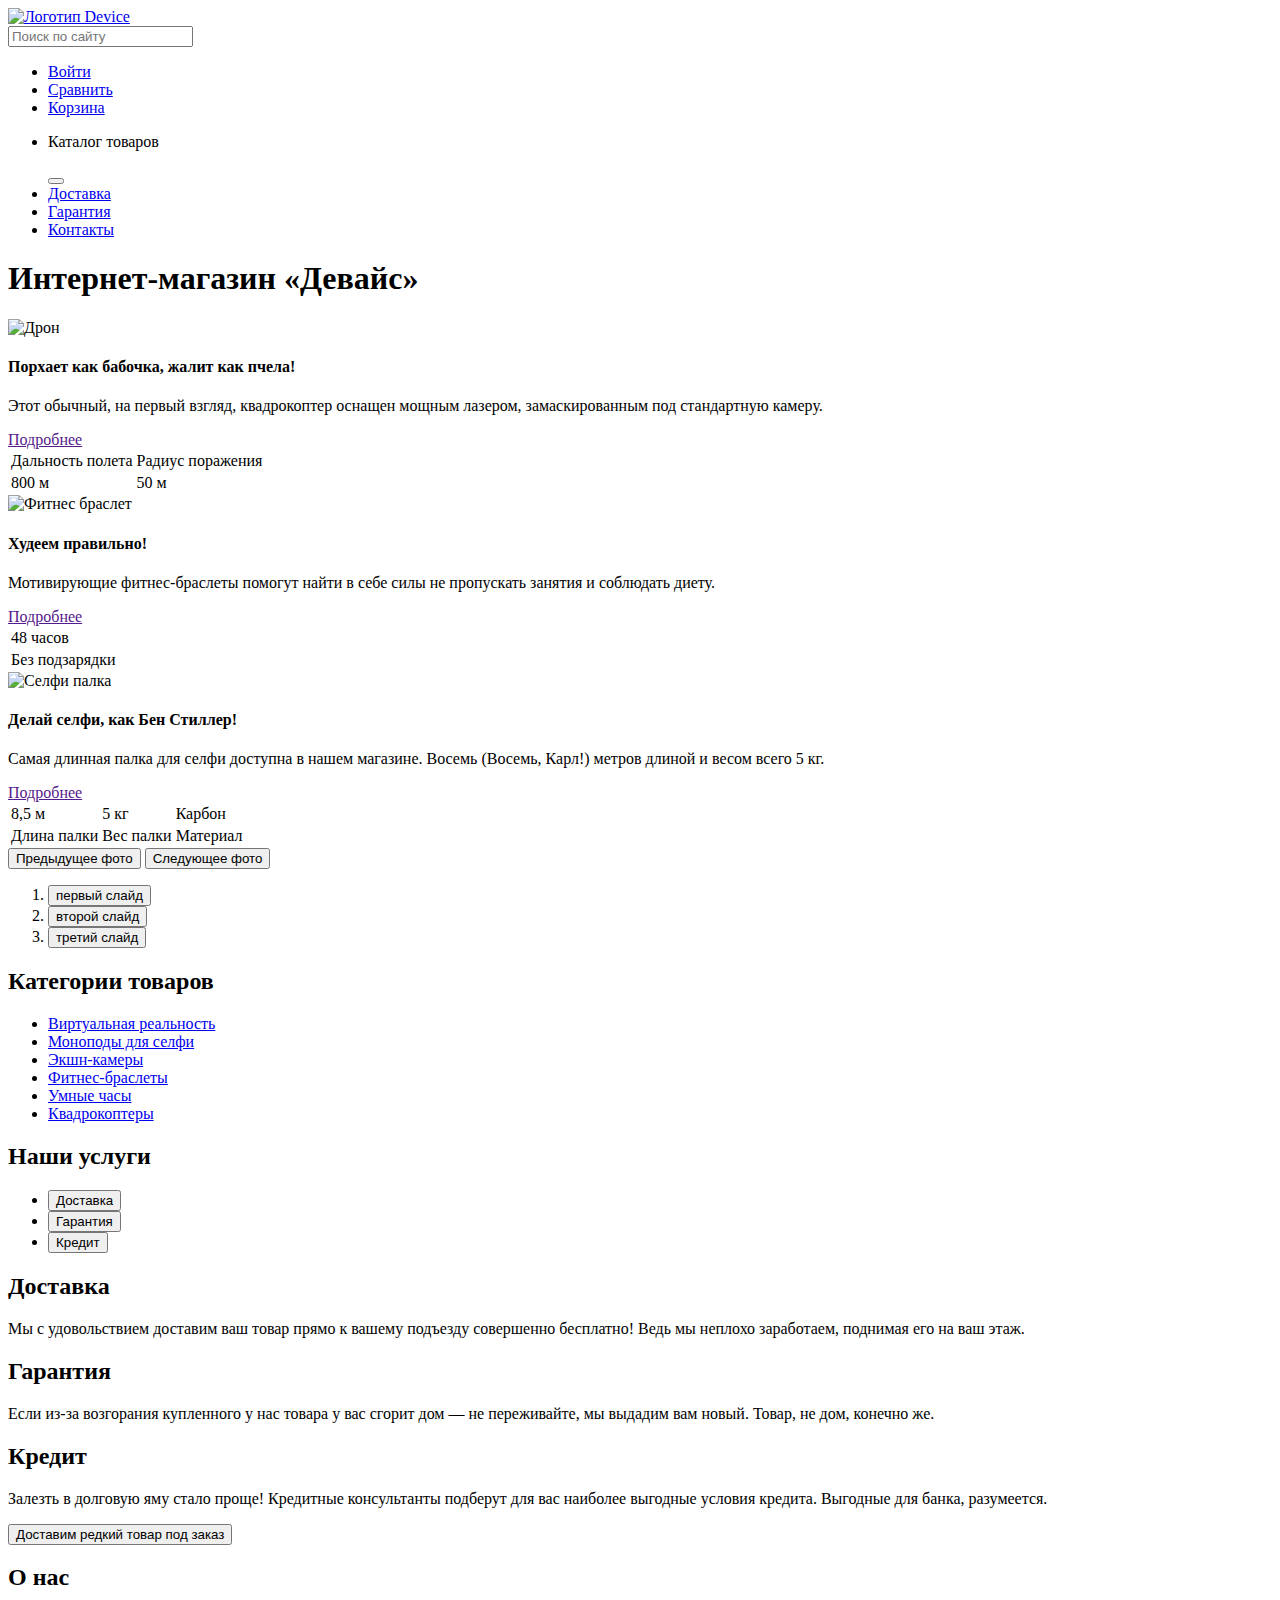
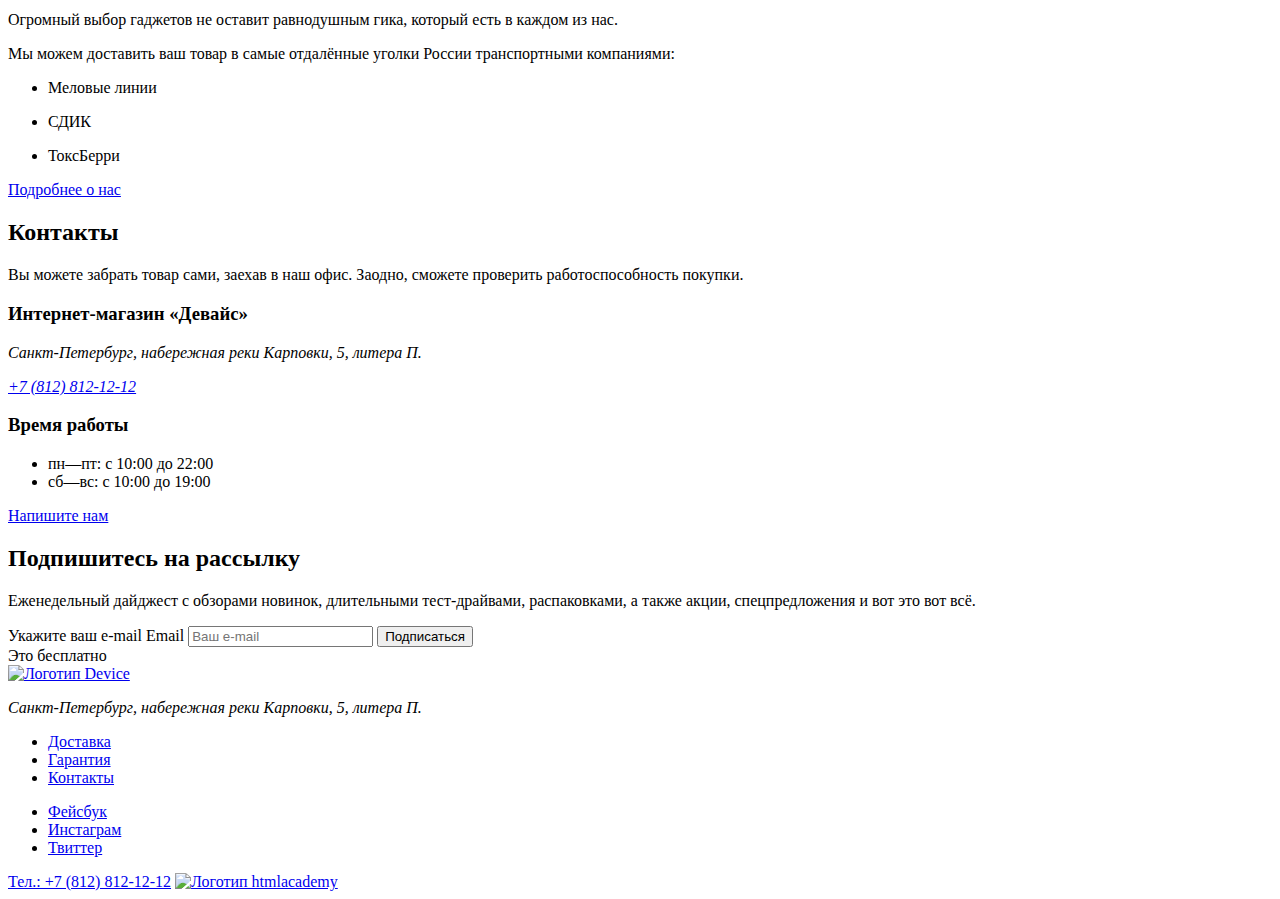
==== index.html @ 18004c8e "fixed main & catalog" ====
<!DOCTYPE html>
<html lang="ru">
  <head>
    <meta charset="utf-8">
    <title>HTML Academy: Девайс</title>
  </head>
  <body>
    <header class="page-header">
      <a class="header-main-logo" href="index.html">
        <img class="logo" src="#" alt="Логотип Device">
      </a>
      <form action="https://echo.htmlacademy.ru" method="post" class="search">
        <label class="visually-hidden" for="search-input"></label>
        <input class="search-input" id="search-input" type="search" placeholder="Поиск по сайту">
      </form>
      <nav class="navigation">
        <ul class="navigation-list">
          <li class="navigation-item">
            <a href="#">Войти</a>
          </li>
          <li class="navigation-item">
            <a href="#">Сравнить</a>
          </li>
          <li class="navigation-item">
            <a href="#">Корзина</a>
          </li>
        </ul>
        <ul class="navigation-list navigation-site">
          <li class="navigation-item">
            <p class="navigation-item-title">Каталог товаров</p>
            <button class="catalog-button" type="button" aria-label="Развернуть меню каталога"></button>
          </li>
          <li class="navigation-item">
            <a href="#">Доставка</a>
          </li>
          <li class="navigation-item">
            <a href="#">Гарантия</a>
          </li>
          <li class="navigation-item">
            <a href="#">Контакты</a>
          </li>
        </ul>
      </nav>
    </header>
    <main class="main-index">
      <h1 class="visually-hidden">Интернет-магазин «Девайс»</h1>
      <section class="gallery-slider">
        <div class="galery-slider-box">
          <img class="gallery-image" src="#" alt="Дрон">
          <h4 class="gallery-title">Порхает как бабочка,
            жалит как пчела!</h4>
          <p class="gallery-description">Этот обычный, на первый взгляд, квадрокоптер оснащен мощным лазером, замаскированным под стандартную камеру.
          </p>
          <a class="product-details" href="">Подробнее</a>
          <table class="product-specs">
            <tr>
              <td class="product-specs-key">
                <span>Дальность полета</span>
              </td>
              <td class="product-specs-key">
                <span>Радиус поражения</span>
              </td>
            </tr>
            <tr>
              <td class="product-specs-value">
                <span>800 м</span>
              </td>
              <td class="product-specs-value">
                <span>50 м</span>
              </td>
            </tr>
          </table>
        </div>
        <div class="galery-slider-box">
          <img class="gallery-image" src="#" alt="Фитнес браслет">
          <h4 class="gallery-title">Худеем
            правильно!</h4>
          <p class="gallery-description">Мотивирующие фитнес-браслеты помогут найти в себе силы не пропускать занятия и соблюдать диету.
          </p>
          <a class="product-details" href="">Подробнее</a>
          <table class="product-specs">
            <tr>
              <td class="product-specs-key">
                <span>48 часов</span>
              </td>
            </tr>
            <tr>
              <td class="product-specs-value">
                <span>Без подзарядки</span>
              </td>
            </tr>
          </table>
        </div>
        <div class="galery-slider-box">
          <img class="gallery-image" src="#" alt="Селфи палка">
          <h4 class="gallery-title">Делай селфи,
            как Бен Стиллер! </h4>
          <p class="gallery-description">Самая длинная палка для селфи доступна в нашем магазине. Восемь (Восемь, Карл!) метров длиной и весом всего 5 кг.
          </p>
          <a class="product-details" href="">Подробнее</a>
          <table class="product-specs">
            <tr>
              <td class="product-specs-key">
                <span>8,5 м</span>
              </td>
              <td class="product-specs-key">
                <span>5 кг</span>
              </td>
              <td class="product-specs-key">
                <span>Карбон</span>
              </td>
            </tr>
            <tr>
              <td class="product-specs-value">
                <span>Длина палки</span>
              </td>
              <td class="product-specs-value">
                <span>Вес палки</span>
              </td>
              <td class="product-specs-value">
                <span>Материал</span>
              </td>
            </tr>
          </table>
        </div>
        <div class="galery-slider-arrows">
          <button class="slider-button slider-prev" type="button">
            <span class="visually-hidden">Предыдущее фото</span>
          </button>
          <button class="slider-button slider-next" type="button">
            <span class="visually-hidden">Следующее фото</span>
          </button>
        </div>
        <ol class="galery-slider-points">
          <li class="slider-pagination-item">
            <button class="slider-pagination-button slider-pagination-button-current" type="button">
              <span class="visually-hidden">первый слайд</span>
            </button>
          </li>
          <li class="slider-pagination-item">
            <button class="slider-pagination-button" type="button">
              <span class="visually-hidden">второй слайд</span>
            </button>
          </li>
          <li class="slider-pagination-item">
            <button class="slider-pagination-button" type="button">
              <span class="visually-hidden">третий слайд</span>
            </button>
          </li>
        </ol>
      </section>
      <section class="products">
        <h2 class="visually-hidden">Категории товаров</h2>
        <ul class="product-categories-list">
          <li class="product-categories-item">
            <a class="product-categories-link" href="#">Виртуальная реальность</a>
          </li>
          <li class="product-categories-item">
            <a class="product-categories-link" href="#">Моноподы для селфи</a>
          </li>
          <li class="product-categories-item">
            <a class="product-categories-link" href="#">Экшн-камеры</a>
          </li>
          <li class="product-categories-item">
            <a class="product-categories-link" href="#">Фитнес-браслеты</a>
          </li>
          <li class="product-categories-item">
            <a class="product-categories-link" href="#">Умные часы</a>
          </li>
          <li class="product-categories-item">
            <a class="product-categories-link" href="#">Квадрокоптеры</a>
          </li>
        </ul>
      </section>
      <section class="services">
        <h2 class="visually-hidden">Наши услуги</h2>
        <ul class="services-list">
          <li class="services-item services-item-active">
            <button class="services-button" type="button">Доставка</button>
          </li>
          <li class="services-item">
            <button class="services-button" type="button">Гарантия</button>
          </li>
          <li class="services-item">
            <button class="services-button" type="button">Кредит</button>
          </li>
        </ul>
        <div class="services-list">
          <div class="services-item">
            <h2 class="services-title">Доставка</h2>
            <p class="services-description">Мы с удовольствием доставим ваш товар прямо
              к вашему подъезду совершенно бесплатно! Ведь
              мы неплохо заработаем, поднимая его на ваш этаж.</p>
          </div>
          <div class="services-item">
            <h2 class="services-title">Гарантия</h2>
            <p class="services-description">Если из-за возгорания купленного у нас товара у вас
              сгорит дом — не переживайте, мы выдадим вам новый.
              Товар, не дом, конечно же.</p>
          </div>
          <div class="services-item">
            <h2 class="services-title">Кредит</h2>
            <p class="services-description">Залезть в долговую яму стало проще! Кредитные консультанты подберут для вас наиболее выгодные условия кредита. Выгодные для банка, разумеется.</p>
          </div>
        </div>
      </section>
      <section class="delivery">
        <button class="delivery-button" type="button">Доставим редкий товар под заказ</button>
        <div class="about-us">
          <h2 class="contacts-title">О нас</h2>
          <p class="about-us-description">Огромный выбор гаджетов не оставит равнодушным гика, который есть в каждом из нас.</p>
          <p class="about-us-description">Мы можем доставить ваш товар в самые отдалённые уголки России транспортными компаниями:</p>
          <ul class="company-list">
            <li class="company-item">
              <p>Меловые линии</p>
            </li>
            <li class="company-item">
              <p>СДИК</p>
            </li>
            <li class="company-item">
              <p>ТоксБерри</p>
            </li>
          </ul>
          <a class="button button-about-us" href="#">Подробнее о нас</a>
        </div>
        <div class="contacts">
          <h2 class="contacts-title">Контакты</h2>
          <p class="about-us-description">Вы можете забрать товар сами, заехав в наш офис.
            Заодно, сможете проверить работоспособность покупки.</p>
          <h3 class="contacts-subtitle">Интернет-магазин «Девайс»</h3>
          <address class="contacts-address">
            <p class="contacts-address-text">Санкт-Петербург, набережная реки Карповки, 5, литера П.</p>
            <a class="contacts-phone" href="tel:88128121212">+7 (812) 812-12-12</a>
          </address>
          <h3 class="contacts-subtitle">Время работы</h3>
          <ul class="contacts-schedule">
            <li class="contacts-schedule-item">пн—пт: с 10:00 до 22:00</li>
            <li class="contacts-schedule-item">сб—вс: с 10:00 до 19:00</li>
          </ul>
          <a class="button button-contacts" href="#">Напишите нам</a>
        </div>
      </section>
      <section class="subscription">
        <h2 class="subscription-title">Подпишитесь на рассылку</h2>
        <p class="subscription-description">Еженедельный дайджест с обзорами новинок,
          длительными тест-драйвами, распаковками, а также акции, спецпредложения и вот это вот всё.</p>
        <form class="subscription-form" action="https://echo.htmlacademy.ru/" method="post">
          <span class="visually-hidden">Укажите ваш e-mail</span>
          <label class="subscription-email-form" for="subscription-email">Email</label>
          <input class="field"  placeholder="Ваш e-mail" type="email" name="subscription-email" id="subscription-email" required>
          <button class="button subscription-button" type="submit">
            Подписаться
          </button>
        </form>
        <span class="subscription-item">Это бесплатно</span>
      </section>
    </main>
    <footer class="page-footer">
      <a class="footer-main-logo" href="#">
        <img class="logo" src="#" alt="Логотип Device">
      </a>
      <address class="footer-address">
        <p class="footer-contect-address">Санкт-Петербург, набережная
          реки Карповки, 5, литера П.</p>
      </address>
      <nav class="navigation-footer">
        <ul class="navigation-list navigation-site-footer">
          <li class="navigation-item">
            <a href="#">Доставка</a>
          </li>
          <li class="navigation-item">
            <a href="#">Гарантия</a>
          </li>
          <li class="navigation-item">
            <a href="#">Контакты</a>
          </li>
        </ul>
      </nav>
      <ul class="footer-social-list">
        <li class="footer-social-item">
          <a class="button" href="#">
            <span class="visually-hidden">Фейсбук</span>
          </a>
        </li>
        <li class="footer-social-item">
          <a class="button" href="#">
            <span class="visually-hidden">Инстаграм</span>
          </a>
        </li>
        <li class="footer-social-item">
          <a class="button" href="#">
            <span class="visually-hidden">Твиттер</span>
          </a>
        </li>
      </ul>
      <a class="contacts-phone contacts-phone-footer" href="tel:88128121212">Тел.: +7 (812) 812-12-12</a>
      <a class="htmlacademy-link" href="https://htmlacademy.ru/"><img class="logo-html" src="#" alt="Логотип htmlacademy"></a>
    </footer>
  </body>
</html>
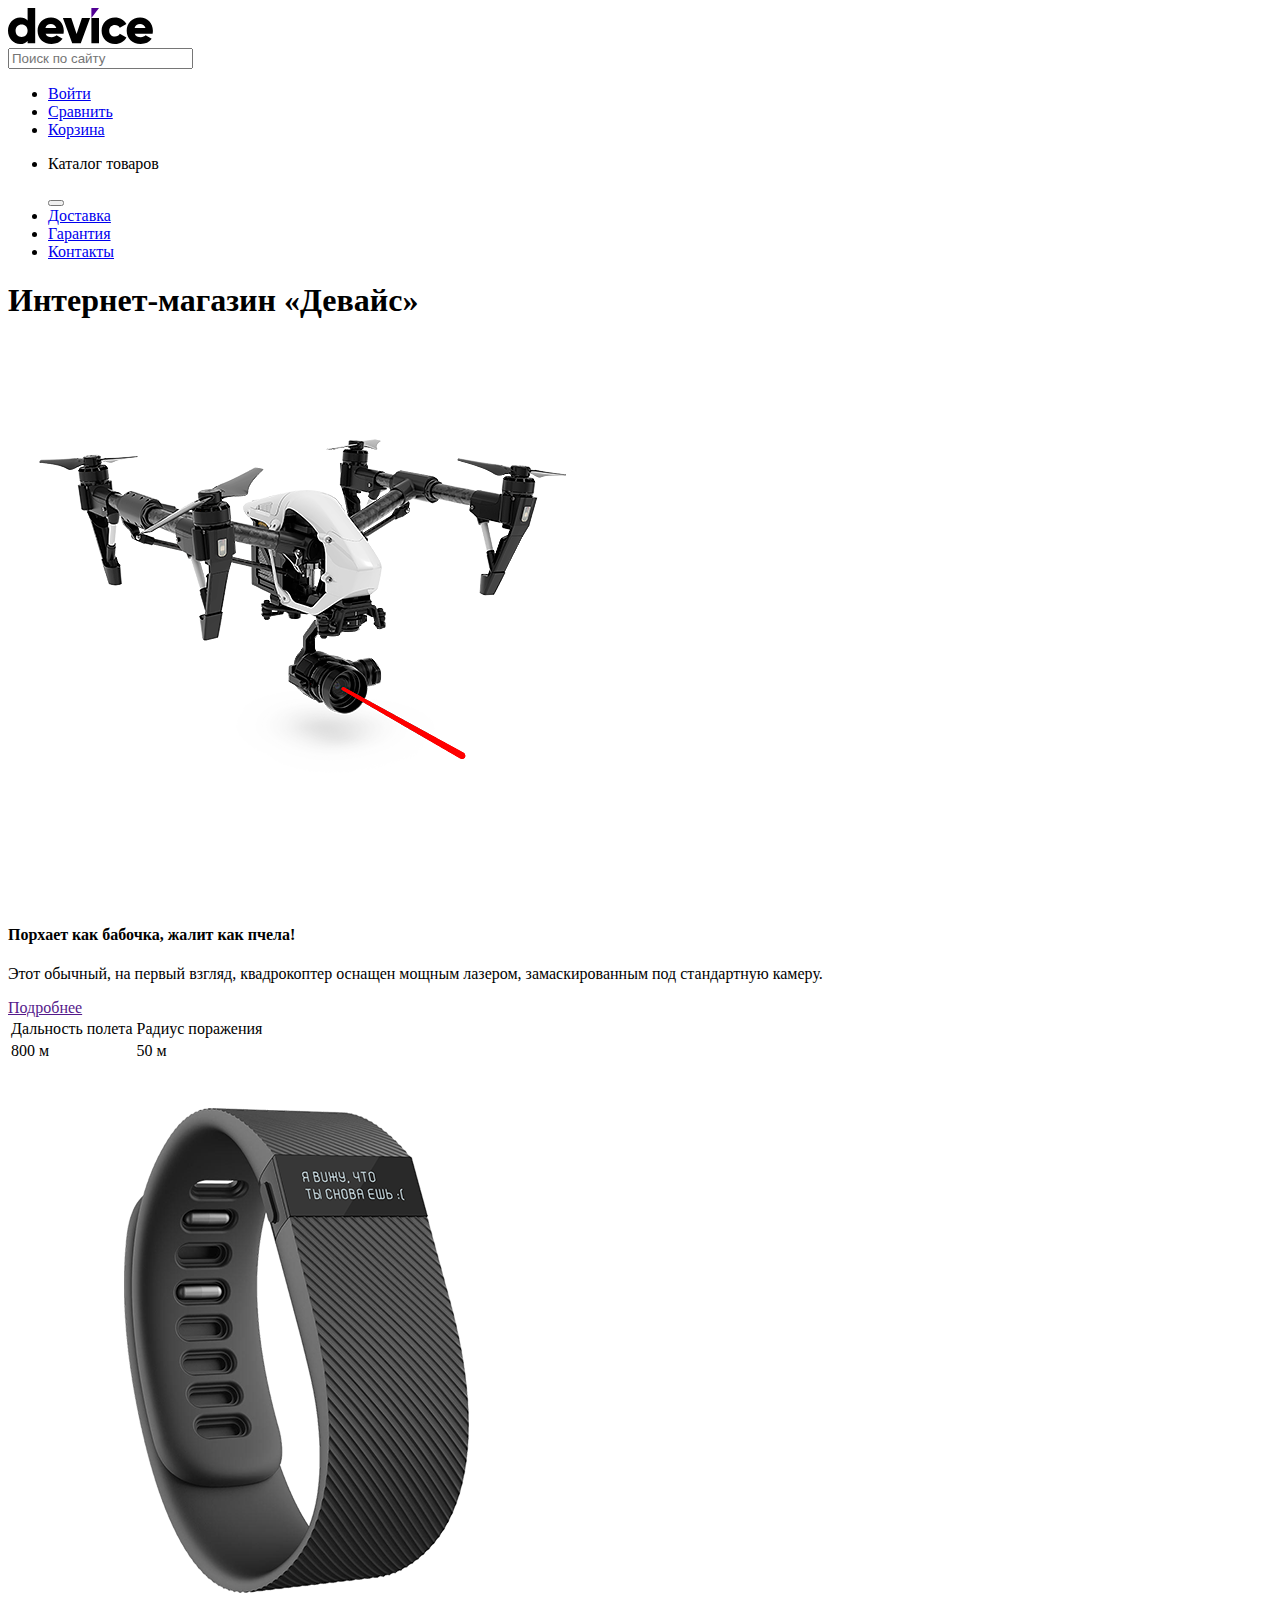
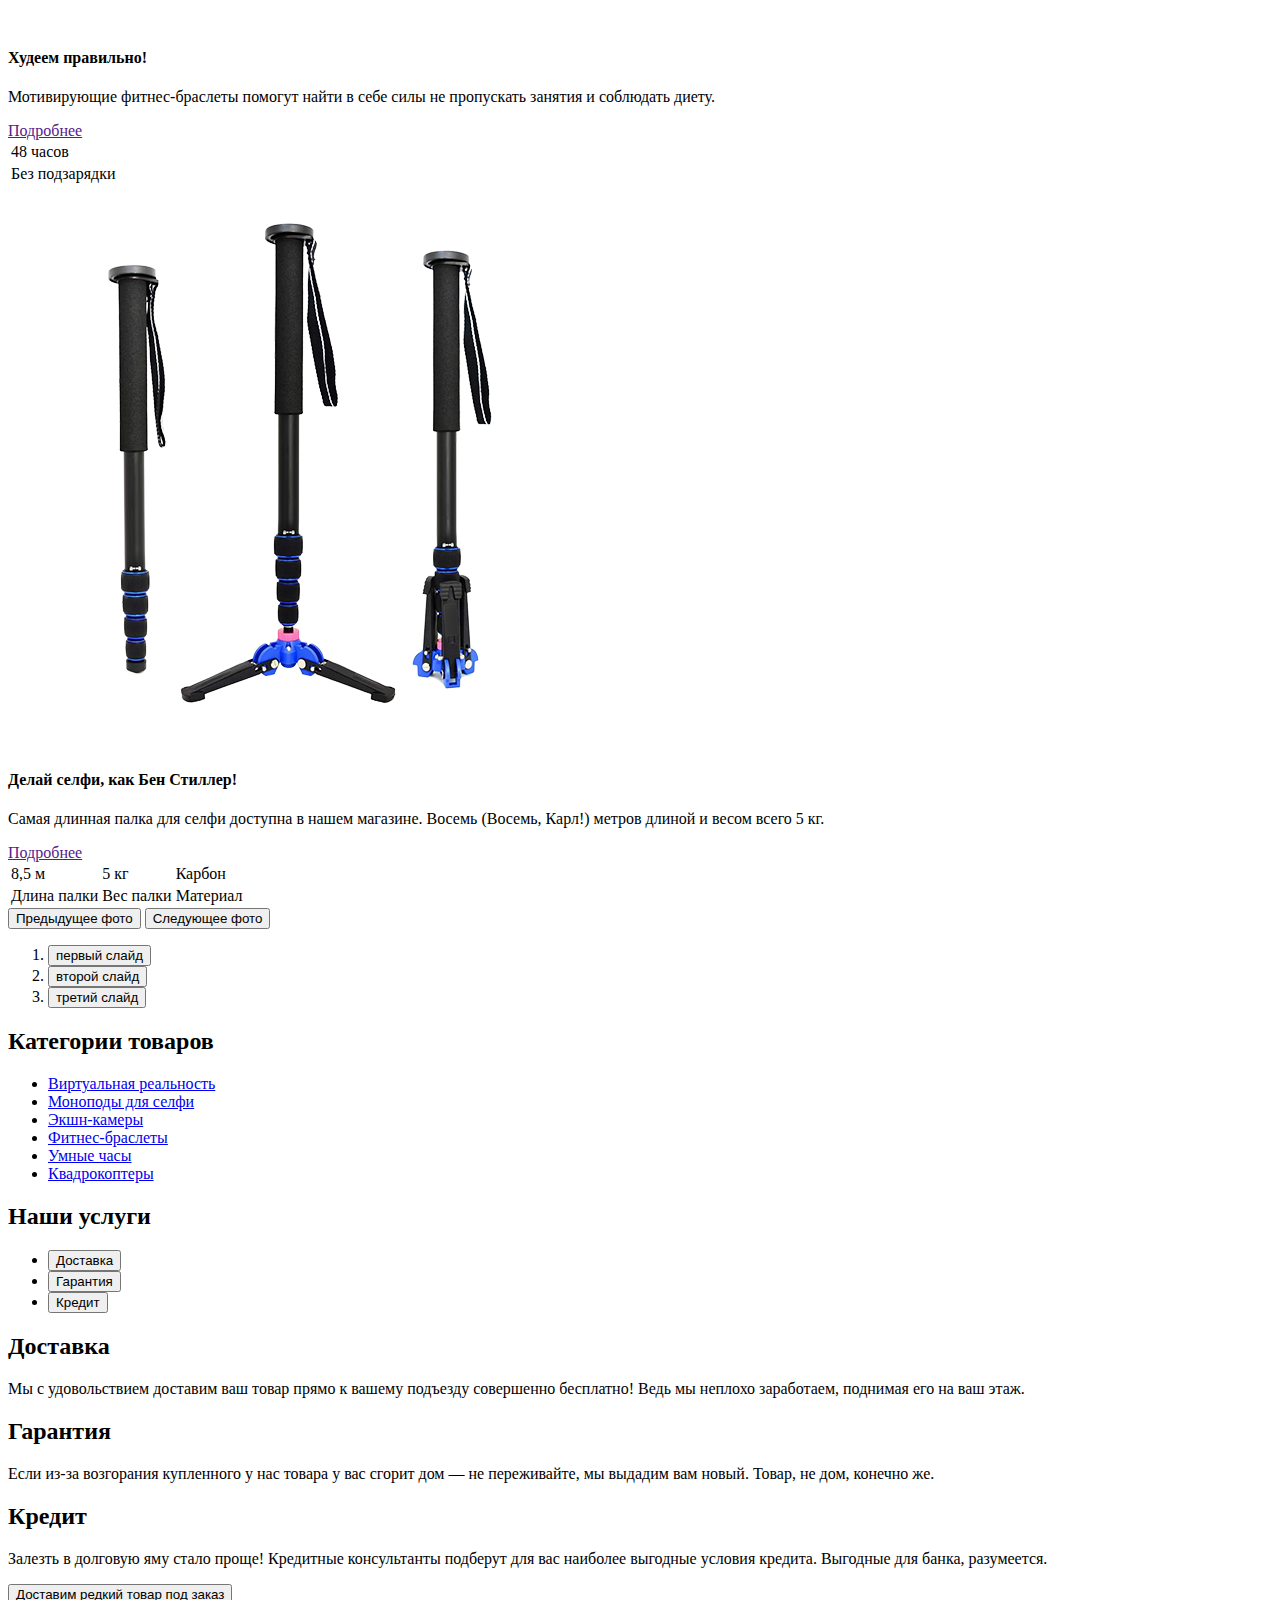
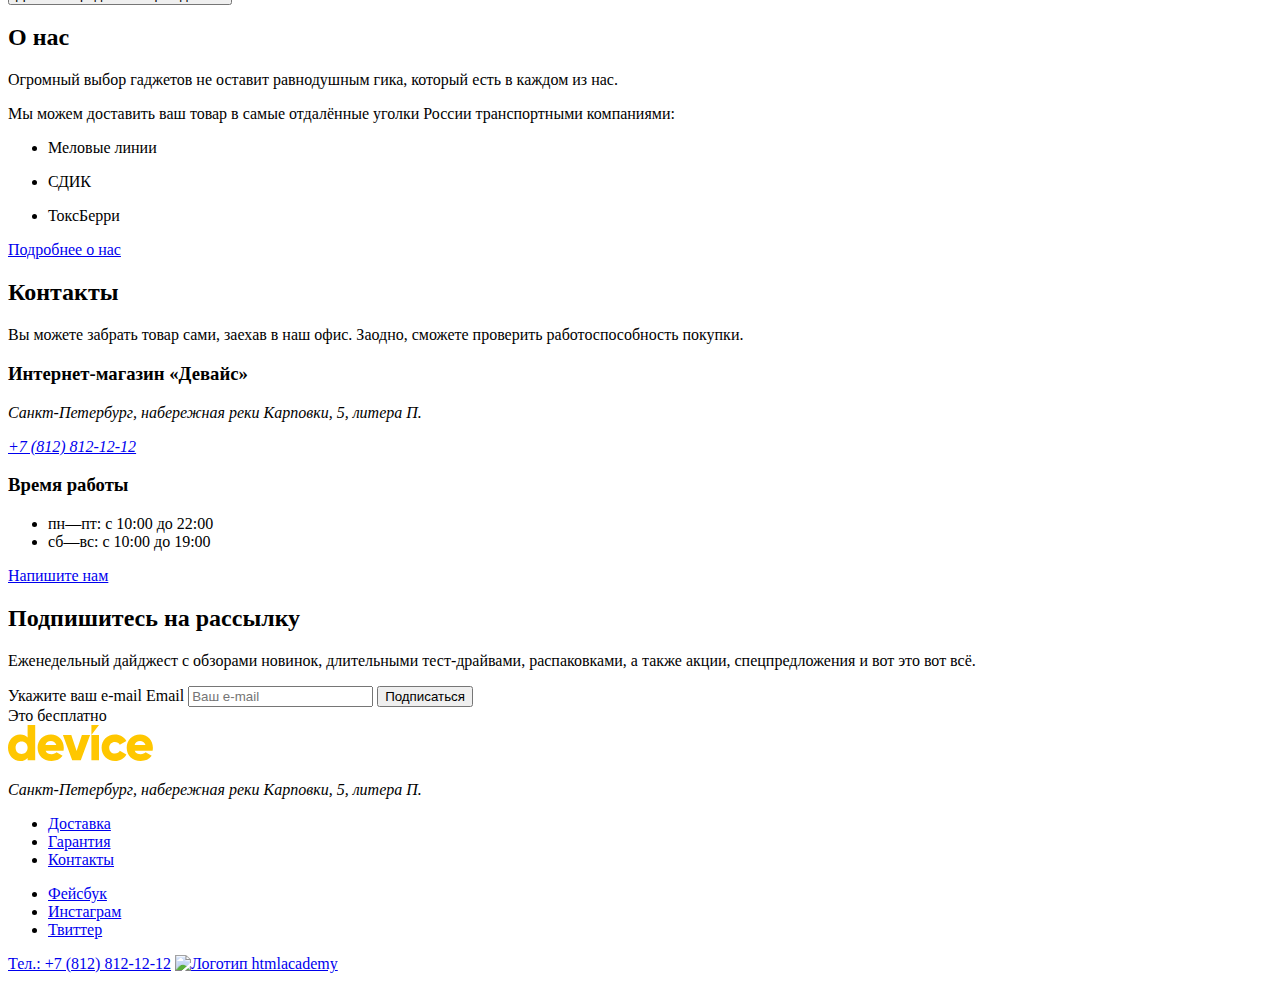
==== commit 85ffdace: "done graphics for all pages" ====
--- a/index.html
+++ b/index.html
@@ -3,17 +3,17 @@
   <head>
     <meta charset="utf-8">
     <title>HTML Academy: Девайс</title>
+    <link rel="stylesheet" href="styles/styles.css">
   </head>
   <body>
     <header class="page-header">
       <a class="header-main-logo" href="index.html">
-        <img class="logo" src="#" alt="Логотип Device">
+        <img class="logo" src="img/device-logo.svg" width="145" height="36" alt="Логотип Device">
       </a>
-      <form action="https://echo.htmlacademy.ru" method="post" class="search">
-        <label class="visually-hidden" for="search-input"></label>
-        <input class="search-input" id="search-input" type="search" placeholder="Поиск по сайту">
-      </form>
       <nav class="navigation">
+        <form class="search" action="https://echo.htmlacademy.ru">
+          <input class="search-input" id="search-input" type="search" placeholder="Поиск по сайту">
+        </form>
         <ul class="navigation-list">
           <li class="navigation-item">
             <a href="#">Войти</a>
@@ -46,7 +46,7 @@
       <h1 class="visually-hidden">Интернет-магазин «Девайс»</h1>
       <section class="gallery-slider">
         <div class="galery-slider-box">
-          <img class="gallery-image" src="#" alt="Дрон">
+          <img class="gallery-image" width="560" height="560" src="img/slider/dron.png" alt="Дрон">
           <h4 class="gallery-title">Порхает как бабочка,
             жалит как пчела!</h4>
           <p class="gallery-description">Этот обычный, на первый взгляд, квадрокоптер оснащен мощным лазером, замаскированным под стандартную камеру.
@@ -72,7 +72,7 @@
           </table>
         </div>
         <div class="galery-slider-box">
-          <img class="gallery-image" src="#" alt="Фитнес браслет">
+          <img class="gallery-image" src="img/slider/smart.png" width="560" height="560" alt="Фитнес браслет">
           <h4 class="gallery-title">Худеем
             правильно!</h4>
           <p class="gallery-description">Мотивирующие фитнес-браслеты помогут найти в себе силы не пропускать занятия и соблюдать диету.
@@ -92,7 +92,7 @@
           </table>
         </div>
         <div class="galery-slider-box">
-          <img class="gallery-image" src="#" alt="Селфи палка">
+          <img class="gallery-image" src="img/slider/selfy.png" width="560" height="560" alt="Селфи палка">
           <h4 class="gallery-title">Делай селфи,
             как Бен Стиллер! </h4>
           <p class="gallery-description">Самая длинная палка для селфи доступна в нашем магазине. Восемь (Восемь, Карл!) метров длиной и весом всего 5 кг.
@@ -244,7 +244,7 @@
         <h2 class="subscription-title">Подпишитесь на рассылку</h2>
         <p class="subscription-description">Еженедельный дайджест с обзорами новинок,
           длительными тест-драйвами, распаковками, а также акции, спецпредложения и вот это вот всё.</p>
-        <form class="subscription-form" action="https://echo.htmlacademy.ru/" method="post">
+        <form class="subscription-form" action="https://echo.htmlacademy.ru">
           <span class="visually-hidden">Укажите ваш e-mail</span>
           <label class="subscription-email-form" for="subscription-email">Email</label>
           <input class="field"  placeholder="Ваш e-mail" type="email" name="subscription-email" id="subscription-email" required>
@@ -257,7 +257,7 @@
     </main>
     <footer class="page-footer">
       <a class="footer-main-logo" href="#">
-        <img class="logo" src="#" alt="Логотип Device">
+        <img class="logo" src="img/device-logo-footer.svg" width="145" height="36" alt="Логотип Device">
       </a>
       <address class="footer-address">
         <p class="footer-contect-address">Санкт-Петербург, набережная
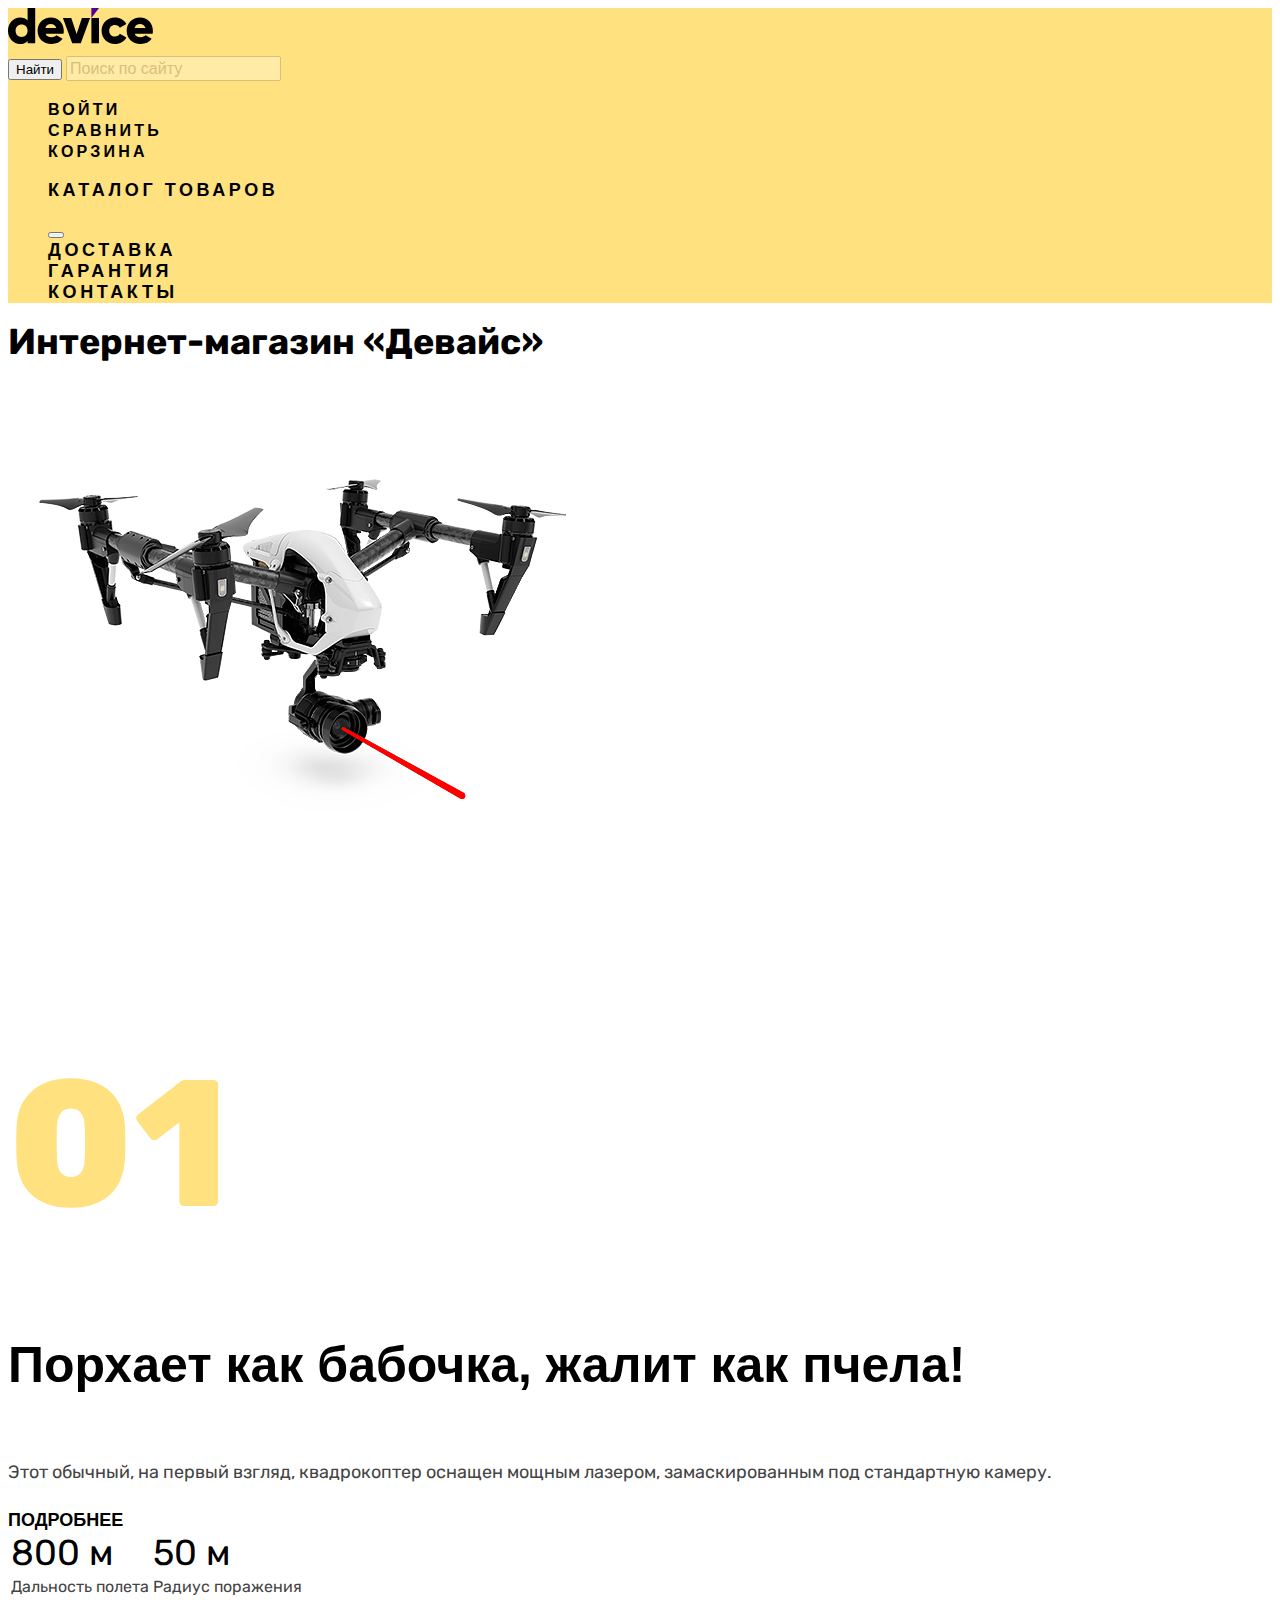
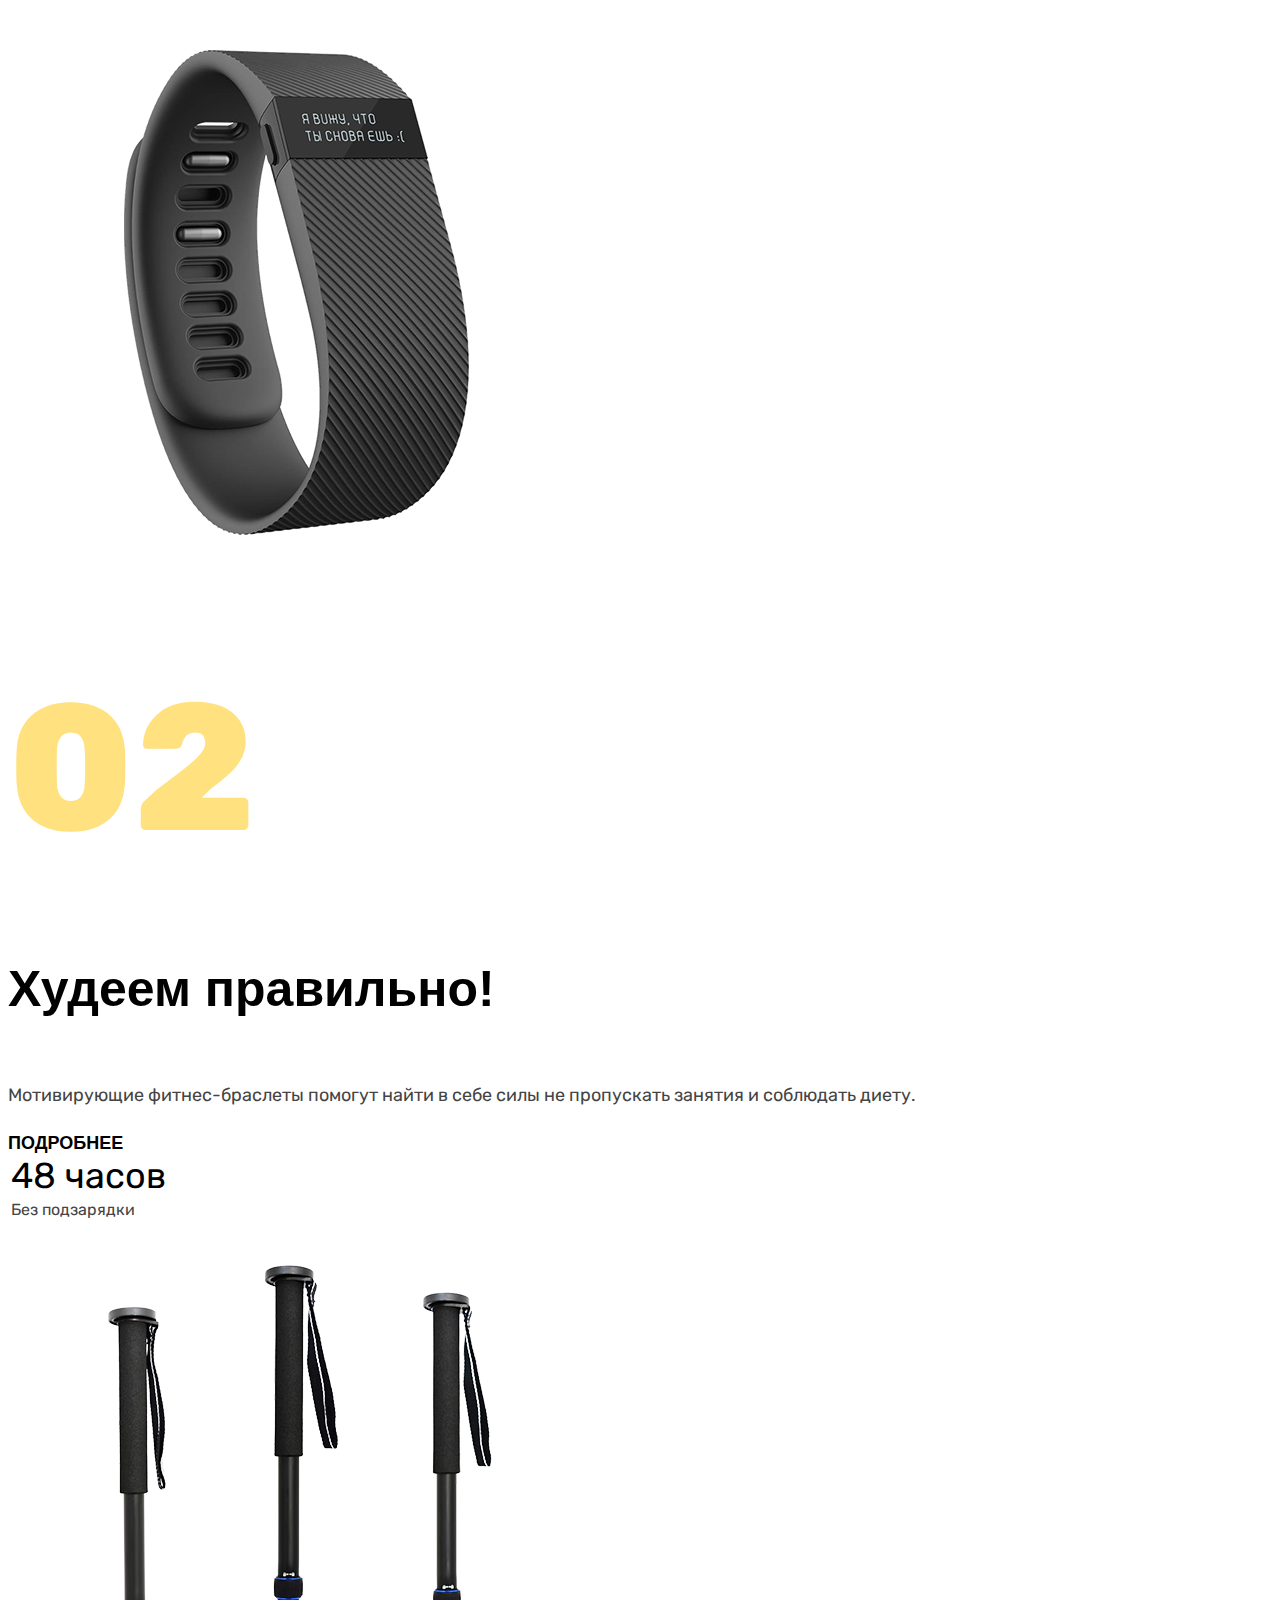
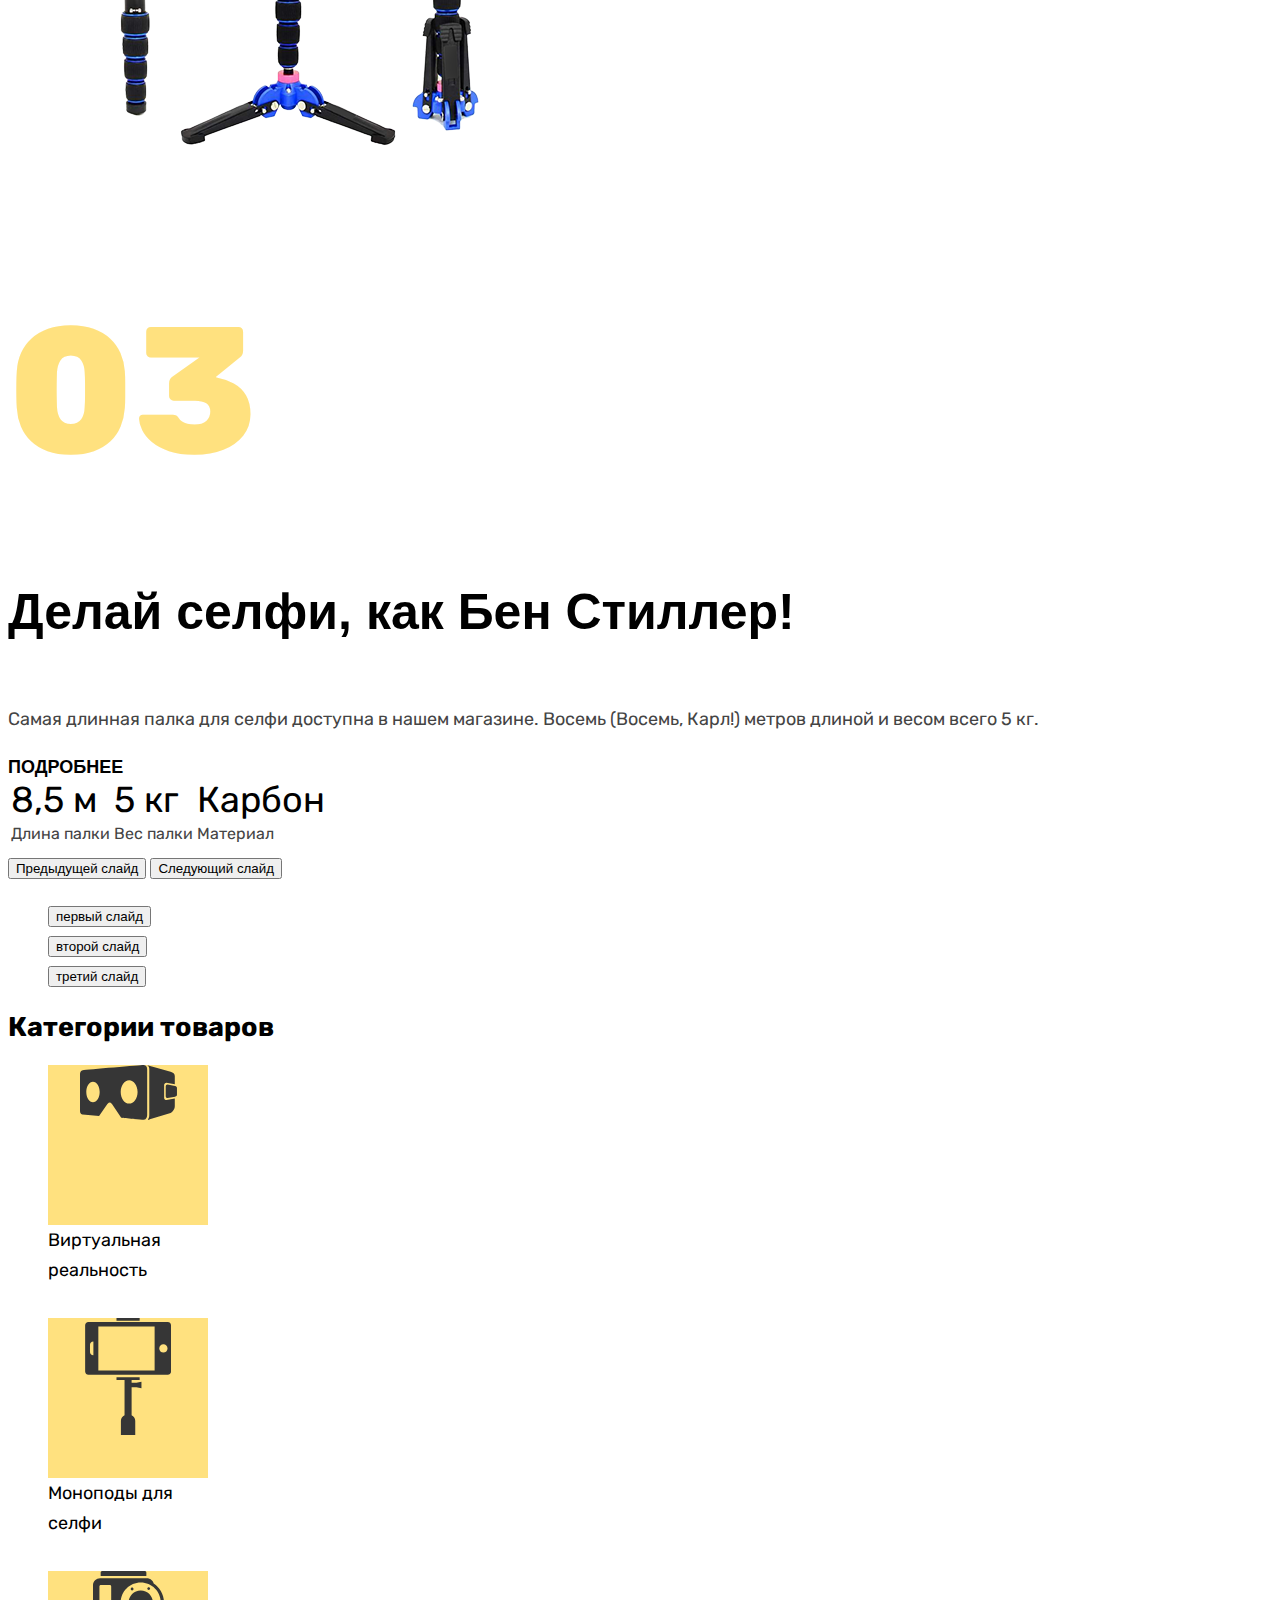
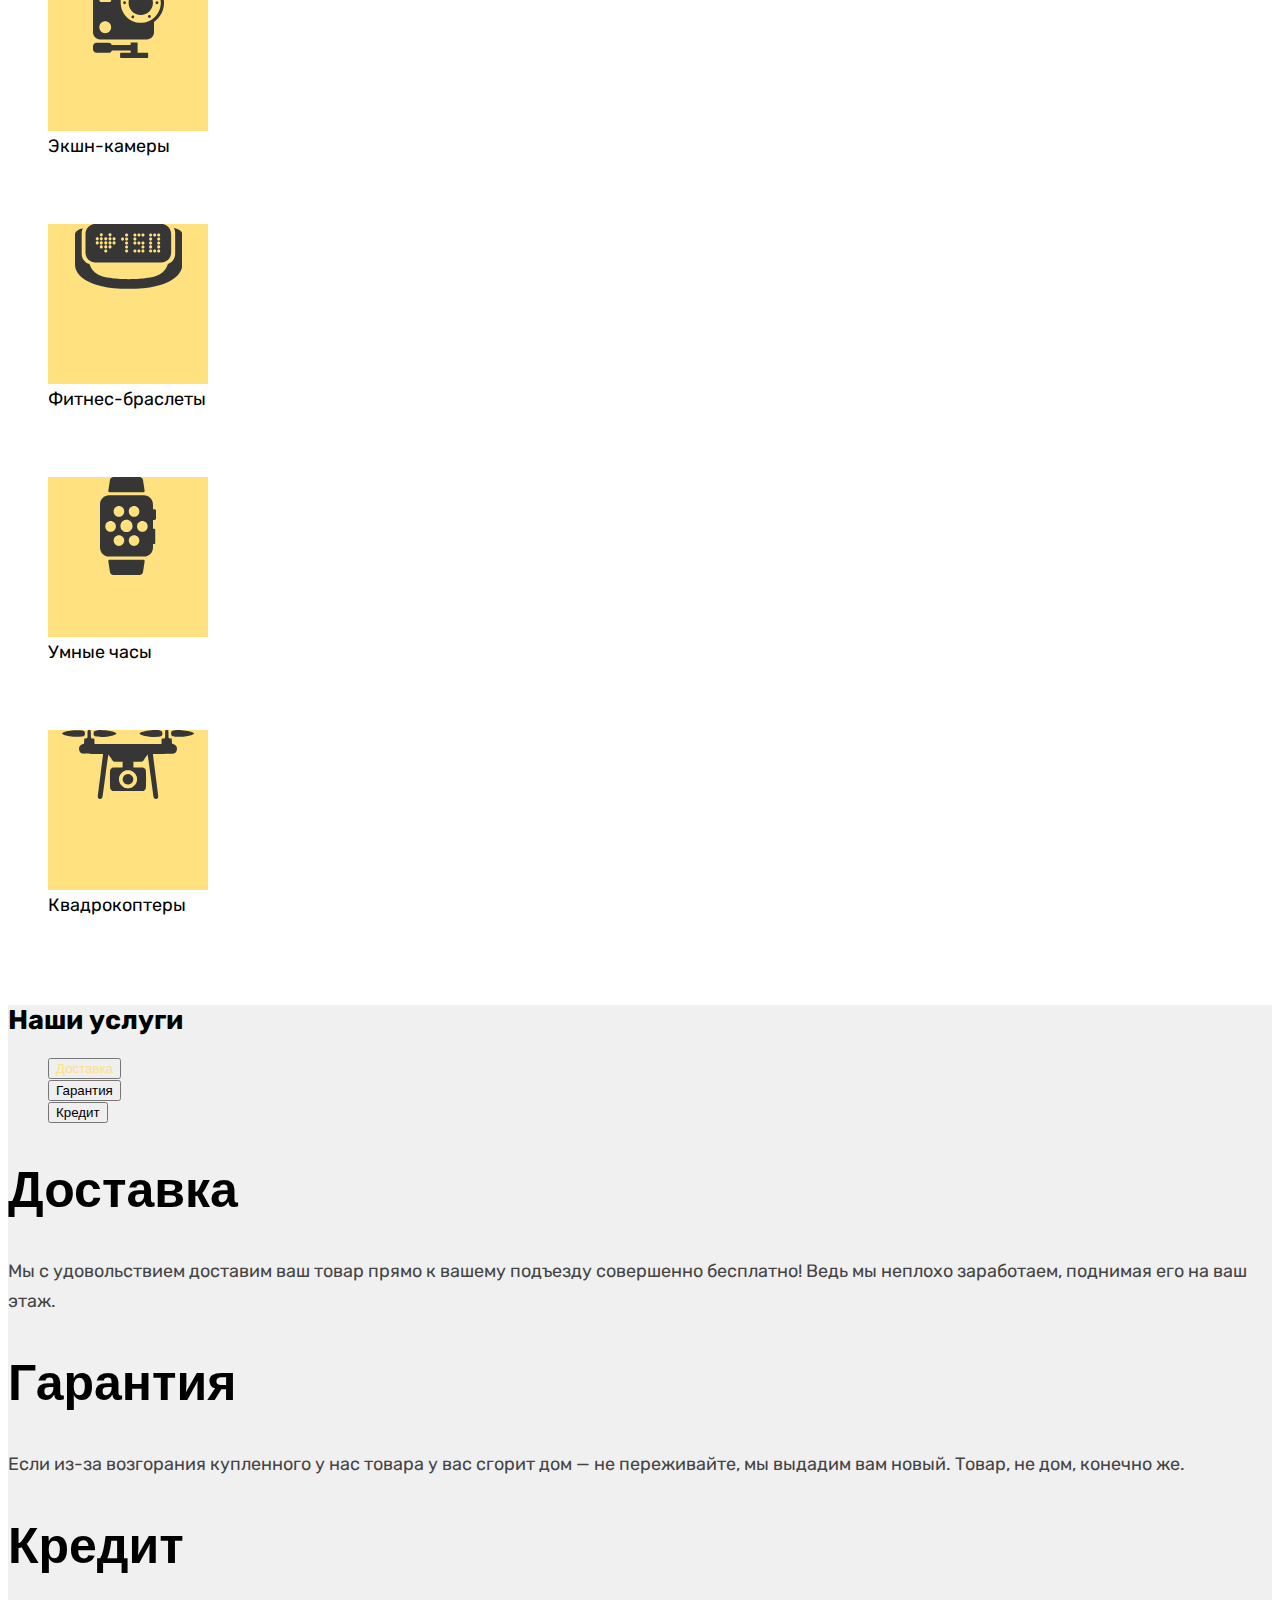
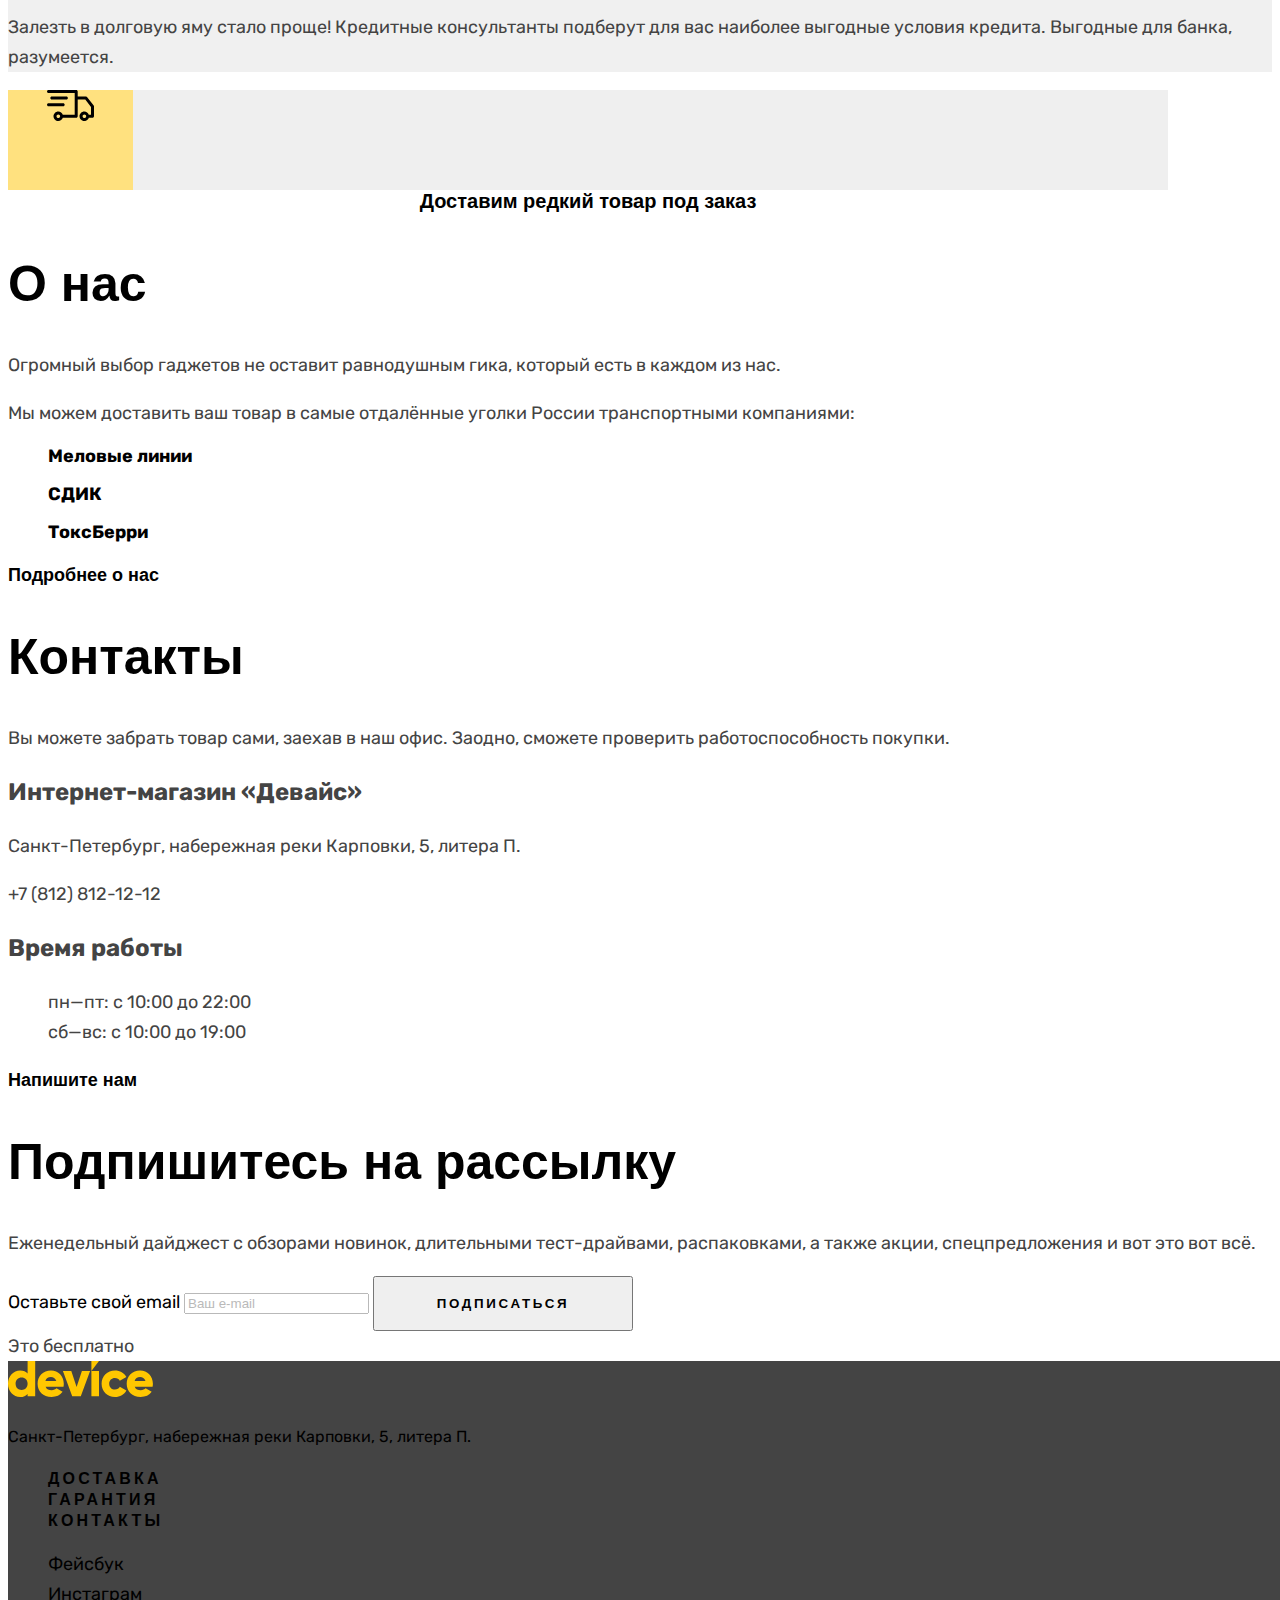
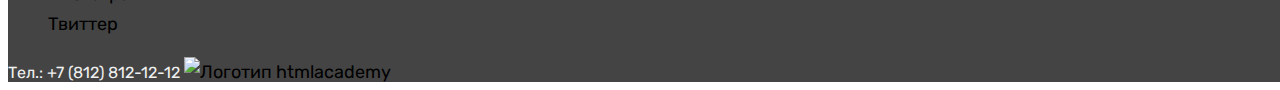
==== commit 23677121: "home_work_3" ====
--- a/index.html
+++ b/index.html
@@ -3,15 +3,16 @@
   <head>
     <meta charset="utf-8">
     <title>HTML Academy: Девайс</title>
-    <link rel="stylesheet" href="styles/styles.css">
+    <link rel="stylesheet" href="css/styles.css">
   </head>
   <body>
     <header class="page-header">
       <a class="header-main-logo" href="index.html">
-        <img class="logo" src="img/device-logo.svg" width="145" height="36" alt="Логотип Device">
+        <img class="logo-header" src="img/device-logo.svg" width="145" height="36" alt="Логотип Device">
       </a>
       <nav class="navigation">
         <form class="search" action="https://echo.htmlacademy.ru">
+          <button class="visually-hidden search-btn" type="submit">Найти</button>
           <input class="search-input" id="search-input" type="search" placeholder="Поиск по сайту">
         </form>
         <ul class="navigation-list">
@@ -47,32 +48,34 @@
       <section class="gallery-slider">
         <div class="galery-slider-box">
           <img class="gallery-image" width="560" height="560" src="img/slider/dron.png" alt="Дрон">
+          <p class="gallery-number">01</p>
           <h4 class="gallery-title">Порхает как бабочка,
             жалит как пчела!</h4>
           <p class="gallery-description">Этот обычный, на первый взгляд, квадрокоптер оснащен мощным лазером, замаскированным под стандартную камеру.
           </p>
-          <a class="product-details" href="">Подробнее</a>
+          <a class="product-details decoration-line" href="">Подробнее</a>
           <table class="product-specs">
             <tr>
               <td class="product-specs-key">
+                <span>800 м</span>
+              </td>
+              <td class="product-specs-key">
+                <span>50 м</span>
+              </td>
+            </tr>
+            <tr>
+              <td class="product-specs-value">
                 <span>Дальность полета</span>
               </td>
-              <td class="product-specs-key">
+              <td class="product-specs-value">
                 <span>Радиус поражения</span>
-              </td>
-            </tr>
-            <tr>
-              <td class="product-specs-value">
-                <span>800 м</span>
-              </td>
-              <td class="product-specs-value">
-                <span>50 м</span>
               </td>
             </tr>
           </table>
         </div>
         <div class="galery-slider-box">
           <img class="gallery-image" src="img/slider/smart.png" width="560" height="560" alt="Фитнес браслет">
+          <p class="gallery-number">02</p>
           <h4 class="gallery-title">Худеем
             правильно!</h4>
           <p class="gallery-description">Мотивирующие фитнес-браслеты помогут найти в себе силы не пропускать занятия и соблюдать диету.
@@ -93,6 +96,7 @@
         </div>
         <div class="galery-slider-box">
           <img class="gallery-image" src="img/slider/selfy.png" width="560" height="560" alt="Селфи палка">
+          <p class="gallery-number">03</p>
           <h4 class="gallery-title">Делай селфи,
             как Бен Стиллер! </h4>
           <p class="gallery-description">Самая длинная палка для селфи доступна в нашем магазине. Восемь (Восемь, Карл!) метров длиной и весом всего 5 кг.
@@ -125,10 +129,10 @@
         </div>
         <div class="galery-slider-arrows">
           <button class="slider-button slider-prev" type="button">
-            <span class="visually-hidden">Предыдущее фото</span>
+            <span class="visually-hidden">Предыдущей слайд</span>
           </button>
           <button class="slider-button slider-next" type="button">
-            <span class="visually-hidden">Следующее фото</span>
+            <span class="visually-hidden">Следующий слайд</span>
           </button>
         </div>
         <ol class="galery-slider-points">
@@ -153,22 +157,52 @@
         <h2 class="visually-hidden">Категории товаров</h2>
         <ul class="product-categories-list">
           <li class="product-categories-item">
-            <a class="product-categories-link" href="#">Виртуальная реальность</a>
-          </li>
-          <li class="product-categories-item">
-            <a class="product-categories-link" href="#">Моноподы для селфи</a>
-          </li>
-          <li class="product-categories-item">
-            <a class="product-categories-link" href="#">Экшн-камеры</a>
-          </li>
-          <li class="product-categories-item">
-            <a class="product-categories-link" href="#">Фитнес-браслеты</a>
-          </li>
-          <li class="product-categories-item">
-            <a class="product-categories-link" href="#">Умные часы</a>
-          </li>
-          <li class="product-categories-item">
-            <a class="product-categories-link" href="#">Квадрокоптеры</a>
+            <a class="product-categories-link" href="#">
+              <div class="product-categories-wrap">
+                <svg width="97" height="55" fill="none" xmlns="http://www.w3.org/2000/svg"><path d="M84.1314 32.639V20.003c0-1.309 1.045-2.37 2.335-2.37l8.326 1.581V11.02c0-2.35503-1.708-3.43103-4.202-4.26503L67.4034.174968c1.616 1.391002 1.889 2.040002 1.889 4.396002V49.78c0 2.356-.45 4.066-1.967 5.21l23.265-7.065c2.401-.833 4.202-4.216 4.202-6.572V33.44l-8.326 1.567c-1.29.002-2.335-1.06-2.335-2.368Z" fill="#363636"/><path d="m95.1294 20.979-7.598-1.444c-1.008 0-1.824.829-1.824 1.851v9.868c0 1.023.816 1.852 1.824 1.852l7.598-1.431c1.154-.419 1.824-.829 1.824-1.852V22.83c0-1.022-.766-1.507-1.824-1.851ZM67.1704 4.48297c0-5.080003-4.232-4.4590023-4.232-4.4590023S5.83241 4.73797 2.83841 5.14497c-2.993995.407-2.83699542 4.387-2.83699542 4.387s-.001 32.53703-.001 36.28003c0 3.743 2.59899542 3.753 2.59899542 3.753l16.47699 1.403 8.136-11.668s1.109-1.828 2.505-1.828c1.397 0 2.432 1.861 2.432 1.861l9.061 13.521s18.895 1.909 22.521 1.909c3.626-.001 3.439-5.024 3.439-5.024V4.48297ZM12.9824 37.192c-3.69798 0-6.69599-4.601-6.69599-10.275s2.99801-10.275 6.69599-10.275c3.698 0 6.696 4.601 6.696 10.275s-2.998 10.275-6.696 10.275Zm36.158 1.426c-4.662 0-8.441-5.239-8.441-11.701 0-6.463 3.78-11.702 8.441-11.702 4.662 0 8.442 5.239 8.442 11.702 0 6.462-3.78 11.701-8.442 11.701Z" fill="#363636"/></svg>
+              </div>
+            </a>
+            </a class="product-categories-link-item">Виртуальная реальность</a>
+          </li>
+          <li class="product-categories-item">
+            <a class="product-categories-link" href="#">
+              <div class="product-categories-wrap">
+                <svg width="86" height="117" fill="none" xmlns="http://www.w3.org/2000/svg"><path d="M82.821 4.011H3.33C1.569 4.011.141998 5.438.141998 7.199v46.413c0 1.763 1.427002 3.189 3.188002 3.189h79.492c1.762 0 3.189-1.427 3.189-3.189V7.199c0-1.761-1.428-3.188-3.19-3.188ZM8.392 37.236h-.226c-1.762 0-3.189-1.429-3.189-3.189v-7.283c0-1.761 1.427-3.188 3.189-3.188h.226v13.66Zm61.231 15.172H13.341V8.402h56.282v44.006ZM78.4 34.552c-2.289 0-4.146-1.855-4.146-4.147 0-2.292 1.856-4.147 4.146-4.147 2.291 0 4.148 1.855 4.148 4.147 0 2.292-1.857 4.147-4.148 4.147ZM54.654 0H31.497v2.758h23.157V0ZM46.608 64.861v-2.973h8.046V59.13H31.498v2.758h8.045v35.246c-2.139.938-3.635 3.072-3.635 5.559V117h14.335v-14.307c0-2.486-1.495-4.621-3.636-5.557v-27.99h4.796l5.051 1.213v-6.711l-5.051 1.213h-4.795Z" fill="#363636"/></svg>
+              </div>
+            </a>
+            <a class="product-categories-link-item">Моноподы для селфи</a>
+          </li>
+          <li class="product-categories-item">
+            <a class="product-categories-link" href="#">
+              <div class="product-categories-wrap">
+                <svg width="71" height="87" fill="none" xmlns="http://www.w3.org/2000/svg"><path d="M53.349 1.49c0-.736-.578-1.49-1.311-1.49H9.053C8.32 0 7.672.754 7.672 1.49v3.522h45.676l.001-3.522ZM54.202 81.809h-9.597V71.426h-6.958v2.507H18.774c-.537-1.254-1.757-2.148-3.181-2.148H3.559C1.642 71.784 0 73.387 0 75.311v3.018c0 1.924 1.642 3.48 3.559 3.48h12.035c1.511 0 2.792-.896 3.269-2.326h18.785v2.326H28.13c-.533 0-1.01.437-1.01.972v3.172c0 .535.478 1.048 1.01 1.048h26.072c.533 0 .93-.513.93-1.048V82.78c0-.535-.397-.971-.93-.971ZM60.666 12.39c-.861-2.937-3.567-5.05-6.771-5.05H7.148C3.25 7.34 0 10.449 0 14.361v46.9c0 3.912 3.25 7.121 7.148 7.121h46.747c3.898 0 7.126-3.209 7.126-7.121V50.915c6.066-4.204 10.001-11.211 10.001-19.164-.001-8.079-4.132-15.181-10.356-19.361ZM12.238 62.151c-3.259 0-5.901-2.65-5.901-5.921 0-3.27 2.642-5.922 5.901-5.922s5.902 2.652 5.902 5.922c0 3.271-2.643 5.921-5.902 5.921Zm5.961-32.605c0 .786-.635 1.422-1.418 1.422h-8.94c-.783 0-1.418-.637-1.418-1.422v-14.16c0-.786.635-1.423 1.418-1.423h8.939c.783 0 1.418.637 1.418 1.423l.001 14.16Zm29.563 22.312c-11.076 0-20.057-9.01-20.057-20.123 0-11.113 8.98-20.124 20.057-20.124 11.077 0 20.058 9.01 20.058 20.124 0 11.114-8.981 20.123-20.058 20.123Z" fill="#363636"/><path d="M47.762 43.964c6.7312 0 12.188-5.4751 12.188-12.229 0-6.7539-5.4568-12.229-12.188-12.229s-12.188 5.4751-12.188 12.229c0 6.7539 5.4568 12.229 12.188 12.229ZM31.562 33.171c.7925 0 1.435-.6425 1.435-1.435 0-.7925-.6425-1.435-1.435-1.435-.7925 0-1.435.6425-1.435 1.435 0 .7925.6425 1.435 1.435 1.435ZM63.963 33.171c.7925 0 1.435-.6425 1.435-1.435 0-.7925-.6425-1.435-1.435-1.435-.7925 0-1.435.6425-1.435 1.435 0 .7925.6425 1.435 1.435 1.435ZM39.109 19.429c.7925 0 1.435-.6425 1.435-1.435 0-.7925-.6425-1.435-1.435-1.435-.7925 0-1.435.6425-1.435 1.435 0 .7925.6425 1.435 1.435 1.435ZM56.415 46.912c.7898 0 1.43-.6429 1.43-1.436 0-.7931-.6402-1.436-1.43-1.436s-1.43.6429-1.43 1.436c0 .7931.6402 1.436 1.43 1.436ZM55.697 19c.7925 0 1.435-.6425 1.435-1.435 0-.7925-.6425-1.435-1.435-1.435-.7925 0-1.435.6425-1.435 1.435 0 .7925.6425 1.435 1.435 1.435ZM39.828 47.341c.7925 0 1.435-.6425 1.435-1.435 0-.7925-.6425-1.435-1.435-1.435-.7925 0-1.435.6425-1.435 1.435 0 .7925.6425 1.435 1.435 1.435Z" fill="#363636"/></svg>
+              </div>
+            </a>
+            <a class="product-categories-link-item">Экшн-камеры</a>
+          </li>
+          <li class="product-categories-item">
+            <a class="product-categories-link" href="#">
+              <div class="product-categories-wrap">
+                <svg width="107" height="65" fill="none" xmlns="http://www.w3.org/2000/svg"><path d="M98.967 4.07399c.752 1.441 1.209 3.08 1.209 4.81799V29.994c0 4.616-3.092 8.527-7.246 9.9-1.325 3.987-3.778 7.854-8.051 10.432-8.676 5.231-31.124 4.837-31.198 4.837-.078 0-22.513.395-31.189-4.837-4.216-2.545-6.708-6.347-8.042-10.279-4.418-1.209-7.756-5.251-7.756-10.053V8.89298c0-1.688.427-3.282 1.139-4.69299C4.17 5.10898 0 6.91798 0 10.434v29.983C0 50.668 11.839 64.85 53.657 64.85c41.82 0 53.657-14.182 53.657-24.433V10.434c-.001-3.68402-4.576-5.49401-8.347-6.36001Z" fill="#363636"/><path d="M20.561 38.459h65.523c5.564 0 10.074-4.513 10.074-10.077V9.93499c0-5.563-4.51-10.075005-10.074-10.075005H20.561c-5.564 0-10.075 4.511005-10.075 10.075005V28.382c0 5.564 4.511 10.077 10.075 10.077ZM83.695 9.46799c.867 0 1.569.70301 1.569 1.57001 0 .866-.702 1.569-1.569 1.569s-1.568-.703-1.568-1.569c0-.868.701-1.57001 1.568-1.57001Zm0 4.03901c.867 0 1.569.703 1.569 1.568 0 .867-.702 1.569-1.569 1.569s-1.568-.702-1.568-1.569c0-.865.701-1.568 1.568-1.568Zm0 4.039c.867 0 1.569.702 1.569 1.569 0 .866-.702 1.569-1.569 1.569s-1.568-.703-1.568-1.569c0-.867.701-1.569 1.568-1.569Zm0 3.827c.867 0 1.569.704 1.569 1.569 0 .867-.702 1.568-1.569 1.568s-1.568-.701-1.568-1.568c0-.866.701-1.569 1.568-1.569Zm0 4.039c.867 0 1.569.702 1.569 1.569 0 .865-.702 1.568-1.569 1.568s-1.568-.704-1.568-1.568c0-.867.701-1.569 1.568-1.569ZM79.656 9.46799c.867 0 1.568.70301 1.568 1.57001 0 .866-.701 1.569-1.568 1.569-.865 0-1.568-.703-1.568-1.569 0-.868.703-1.57001 1.568-1.57001Zm0 15.94401c.867 0 1.568.702 1.568 1.569 0 .865-.701 1.568-1.568 1.568-.865 0-1.568-.704-1.568-1.568 0-.867.703-1.569 1.568-1.569ZM75.619 9.46799c.865 0 1.568.70301 1.568 1.57001 0 .866-.703 1.569-1.568 1.569-.867 0-1.569-.703-1.569-1.569 0-.868.702-1.57001 1.569-1.57001Zm0 4.03901c.865 0 1.568.703 1.568 1.568 0 .867-.703 1.569-1.568 1.569-.867 0-1.569-.702-1.569-1.569 0-.865.702-1.568 1.569-1.568Zm0 4.039c.865 0 1.568.702 1.568 1.569 0 .866-.703 1.569-1.568 1.569-.867 0-1.569-.703-1.569-1.569 0-.867.702-1.569 1.569-1.569Zm0 3.827c.865 0 1.568.704 1.568 1.569 0 .867-.703 1.568-1.568 1.568-.867 0-1.569-.701-1.569-1.568 0-.866.702-1.569 1.569-1.569Zm0 4.039c.865 0 1.568.702 1.568 1.569 0 .865-.703 1.568-1.568 1.568-.867 0-1.569-.704-1.569-1.568 0-.867.702-1.569 1.569-1.569ZM67.965 9.46799c.867 0 1.568.70301 1.568 1.57001 0 .866-.701 1.569-1.568 1.569-.867 0-1.568-.703-1.568-1.569-.001-.868.703-1.57001 1.568-1.57001Zm0 8.07801c.867 0 1.568.702 1.568 1.569 0 .866-.701 1.569-1.568 1.569-.867 0-1.568-.703-1.568-1.569-.001-.867.703-1.569 1.568-1.569Zm0 3.881c.867 0 1.568.701 1.568 1.568 0 .865-.701 1.569-1.568 1.569-.867 0-1.568-.704-1.568-1.569-.001-.867.703-1.568 1.568-1.568Zm0 3.985c.867 0 1.568.702 1.568 1.569 0 .865-.701 1.568-1.568 1.568-.867 0-1.568-.704-1.568-1.568-.001-.867.703-1.569 1.568-1.569ZM63.926 9.46799c.867 0 1.57.70301 1.57 1.57001 0 .866-.703 1.569-1.57 1.569-.865 0-1.569-.703-1.569-1.569-.001-.868.704-1.57001 1.569-1.57001Zm0 8.07801c.867 0 1.57.702 1.57 1.569 0 .866-.703 1.569-1.57 1.569-.865 0-1.569-.703-1.569-1.569-.001-.867.704-1.569 1.569-1.569Zm0 7.866c.867 0 1.57.702 1.57 1.569 0 .865-.703 1.568-1.57 1.568-.865 0-1.569-.704-1.569-1.568-.001-.867.704-1.569 1.569-1.569ZM59.888 9.46799c.865 0 1.569.70301 1.569 1.57001 0 .866-.704 1.569-1.569 1.569-.867 0-1.568-.703-1.568-1.569-.001-.868.701-1.57001 1.568-1.57001Zm0 4.03901c.865 0 1.569.703 1.569 1.568 0 .867-.704 1.569-1.569 1.569-.867 0-1.568-.702-1.568-1.569-.001-.865.701-1.568 1.568-1.568Zm0 4.039c.865 0 1.569.702 1.569 1.569 0 .866-.704 1.569-1.569 1.569-.867 0-1.568-.703-1.568-1.569-.001-.867.701-1.569 1.568-1.569Zm0 7.866c.865 0 1.569.702 1.569 1.569 0 .865-.704 1.568-1.569 1.568-.867 0-1.568-.704-1.568-1.568-.001-.867.701-1.569 1.568-1.569Zm-8.29-15.94401c.867 0 1.569.70301 1.569 1.57001 0 .866-.702 1.569-1.569 1.569s-1.568-.703-1.568-1.569c-.001-.868.701-1.57001 1.568-1.57001Zm0 4.03901c.867 0 1.569.703 1.569 1.568 0 .867-.702 1.569-1.569 1.569s-1.568-.702-1.568-1.569c-.001-.865.701-1.568 1.568-1.568Zm0 4.039c.867 0 1.569.702 1.569 1.569 0 .866-.702 1.569-1.569 1.569s-1.568-.703-1.568-1.569c-.001-.867.701-1.569 1.568-1.569Zm0 3.881c.867 0 1.569.701 1.569 1.568 0 .865-.702 1.569-1.569 1.569s-1.568-.704-1.568-1.569c-.001-.867.701-1.568 1.568-1.568Zm0 3.985c.867 0 1.569.702 1.569 1.569 0 .865-.702 1.568-1.569 1.568s-1.568-.704-1.568-1.568c-.001-.867.701-1.569 1.568-1.569Zm-4.039-11.905c.867 0 1.568.703 1.568 1.568 0 .867-.701 1.569-1.568 1.569-.867 0-1.569-.702-1.569-1.569 0-.865.701-1.568 1.569-1.568Zm-8.502-.212c.865 0 1.569.703 1.569 1.568 0 .867-.704 1.569-1.569 1.569-.867 0-1.571-.703-1.571-1.569 0-.865.703-1.568 1.571-1.568Zm0 4.038c.865 0 1.569.703 1.569 1.57 0 .866-.704 1.57-1.569 1.57-.867 0-1.571-.704-1.571-1.57 0-.867.703-1.57 1.571-1.57Zm-4.039-8.07801c.865 0 1.568.703 1.568 1.57001 0 .866-.704 1.568-1.568 1.568-.867 0-1.569-.703-1.569-1.568 0-.86701.701-1.57001 1.569-1.57001Zm0 4.04001c.865 0 1.568.703 1.568 1.568 0 .867-.704 1.569-1.568 1.569-.867 0-1.569-.703-1.569-1.569 0-.865.701-1.568 1.569-1.568Zm0 4.038c.865 0 1.568.703 1.568 1.57 0 .866-.704 1.57-1.568 1.57-.867 0-1.569-.704-1.569-1.57 0-.867.701-1.57 1.569-1.57Zm0 4.04c.865 0 1.568.704 1.568 1.569 0 .867-.704 1.568-1.568 1.568-.867 0-1.569-.701-1.569-1.568 0-.866.701-1.569 1.569-1.569Zm-4.254-8.078c.867 0 1.569.703 1.569 1.568 0 .867-.702 1.569-1.569 1.569s-1.568-.703-1.568-1.569c0-.865.701-1.568 1.568-1.568Zm0 4.038c.867 0 1.569.703 1.569 1.57 0 .866-.702 1.57-1.569 1.57s-1.568-.704-1.568-1.57c0-.867.701-1.57 1.568-1.57Zm0 4.04c.867 0 1.569.704 1.569 1.569 0 .867-.702 1.568-1.569 1.568s-1.568-.701-1.568-1.568c0-.866.701-1.569 1.568-1.569Zm0 4.039c.867 0 1.569.702 1.569 1.569 0 .865-.702 1.568-1.569 1.568s-1.568-.704-1.568-1.568c0-.867.701-1.569 1.568-1.569ZM26.3 9.25499c.867 0 1.571.703 1.571 1.57001 0 .866-.704 1.568-1.571 1.568-.865 0-1.569-.703-1.569-1.568 0-.86701.704-1.57001 1.569-1.57001Zm0 4.04001c.867 0 1.571.703 1.571 1.568 0 .867-.704 1.569-1.571 1.569-.865 0-1.569-.703-1.569-1.569 0-.865.704-1.568 1.569-1.568Zm0 4.038c.867 0 1.571.703 1.571 1.57 0 .866-.704 1.57-1.571 1.57-.865 0-1.569-.704-1.569-1.57 0-.867.704-1.57 1.569-1.57Zm0 4.04c.867 0 1.571.704 1.571 1.569 0 .867-.704 1.568-1.571 1.568-.865 0-1.569-.701-1.569-1.568 0-.866.704-1.569 1.569-1.569Zm-4.037-8.078c.865 0 1.569.703 1.569 1.568 0 .867-.704 1.569-1.569 1.569-.867 0-1.569-.703-1.569-1.569 0-.865.702-1.568 1.569-1.568Zm0 4.038c.865 0 1.569.703 1.569 1.57 0 .866-.704 1.57-1.569 1.57-.867 0-1.569-.704-1.569-1.57 0-.867.702-1.57 1.569-1.57Z" fill="#363636"/></svg>
+              </div>
+            </a>
+            <a class="product-categories-link-item">Фитнес-браслеты</a>
+          </li>
+          <li class="product-categories-item">
+            <a class="product-categories-link" href="#">
+              <div class="product-categories-wrap">
+                <svg width="56" height="98" fill="none" xmlns="http://www.w3.org/2000/svg"><path d="M54.494 32.197h-1.515v-4.64c0-5.052-4.087-9.186-9.082-9.186H9.082C4.086 18.372 0 22.505 0 27.557v42.868c0 5.052 4.087 9.185 9.083 9.185h34.815c4.995 0 9.082-4.133 9.082-9.185V67.01h1.515c.415 0 .757-.344.757-.764V52.467c0-.421-.342-.766-.757-.766H52.98v-8.788h1.515c.832 0 1.514-.688 1.514-1.531v-7.654c-.001-.842-.683-1.531-1.515-1.531Zm-20.412-3.109c2.926 0 5.299 2.398 5.299 5.358 0 2.96-2.373 5.358-5.299 5.358s-5.298-2.398-5.298-5.358c0-2.96 2.372-5.358 5.298-5.358Zm-15.137 0c2.925 0 5.298 2.398 5.298 5.358 0 2.96-2.373 5.358-5.298 5.358-2.926 0-5.298-2.398-5.298-5.358 0-2.96 2.372-5.358 5.298-5.358ZM5.297 49.397c0-2.959 2.371-5.358 5.298-5.358 2.926 0 5.298 2.399 5.298 5.358 0 2.959-2.373 5.358-5.298 5.358-2.927.001-5.298-2.399-5.298-5.358Zm13.648 19.497c-2.926 0-5.298-2.398-5.298-5.358 0-2.96 2.372-5.358 5.298-5.358 2.925 0 5.298 2.398 5.298 5.358 0 2.96-2.373 5.358-5.298 5.358Zm1.49-19.903c0-3.382 2.711-6.124 6.055-6.124s6.055 2.742 6.055 6.124c0 3.382-2.711 6.124-6.055 6.124-3.344-.001-6.055-2.742-6.055-6.124Zm13.647 19.903c-2.926 0-5.298-2.398-5.298-5.358 0-2.96 2.372-5.358 5.298-5.358s5.299 2.398 5.299 5.358c0 2.96-2.373 5.358-5.299 5.358Zm8.302-14.138c-2.927 0-5.298-2.399-5.298-5.358 0-2.959 2.371-5.358 5.298-5.358 2.926 0 5.298 2.399 5.298 5.358 0 2.958-2.372 5.358-5.298 5.358ZM9.646 15.31h33.687c.843 0 1.432-.681 1.306-1.514L43.023 3.028s0-.001-.002-.002C42.771 1.362 41.189 0 39.506 0H13.474c-1.686 0-3.268 1.362-3.517 3.028L8.342 13.795c-.125.833.461 1.515 1.304 1.515ZM43.333 82.671H9.646c-.843 0-1.429.683-1.304 1.516l1.615 10.767c.25 1.666 1.832 3.028 3.516 3.028h26.032c1.684 0 3.266-1.362 3.517-3.026v-.002l1.615-10.767c.128-.833-.461-1.516-1.304-1.516Z" fill="#363636"/></svg>
+              </div>
+            </a>
+            <a class="product-categories-link-item">Умные часы</a>
+          </li>
+          <li class="product-categories-item">
+            <a class="product-categories-link" href="#">
+              <div class="product-categories-wrap">
+                <svg width="132" height="69" fill="none" xmlns="http://www.w3.org/2000/svg"><path d="M12.0522.257913C6.50725.745213 1.83825 1.85073.575153 2.93033c-.7227.6162-.7227.6162-.2324 1.1562.6445.7197 3.713397 1.64498 7.247597 2.23628 3.99805.668 12.50985.69341 13.72315.05131 1.2119-.668 1.624-1.41364 1.624-2.98144 0-1.6187-.6191-2.415991-2.2178-2.852491-1.4458-.3859-5.7783-.54017562-8.6675-.282276ZM25.7744.488281c-.1294.2832-.2583 2.107919-.2583 4.111819 0 4.061.1553 3.7783-2.1919 3.9331l-1.0308.0771-.2583 5.0883-1.1865.2832c-2.5791.668-3.999 2.5952-3.7915 5.2944.1279 1.9272 1.0308 3.3408 2.5786 4.0869 1.1089.5132 1.4697.5381 11.2461.5381 5.5449 0 10.1372.0786 10.1885.1807.0508.1284-1.1094 9.4072-2.5796 20.6387-1.4448 11.2305-2.6832 20.9971-2.7085 21.666-.0513 1.6172.8262 2.6211 2.3477 2.6211 1.2373 0 2.0117-.6416 2.3213-1.9014.1294-.5137 1.4956-10.333 3.0181-21.8213 1.522-11.4629 2.8628-20.8687 2.9404-20.8687.103 0 1.083 1.4131 2.1924 3.1357 2.9399 4.626 2.3989 4.3169 7.6353 4.3169h4.3584v5.6298l-5.1328.0771c-4.7202.0771-5.21.127-5.8813.6152-1.5728 1.1572-1.625 1.415-1.625 10.9766 0 9.5342.0264 9.792 1.5225 11.0498l.8511.6953h31.3652l.8506-.6953c1.4961-1.2578 1.5205-1.5156 1.5205-11.0498 0-9.5615-.0509-9.8193-1.623-10.9766-.6709-.4883-1.1611-.5381-5.8818-.6152l-5.1318-.0771v-5.6298h4.3594c5.2344 0 4.6934.3091 7.6338-4.3169 1.1104-1.7227 2.0898-3.1357 2.1934-3.1357.0762 0 1.4189 9.4058 2.9395 20.8687 1.5225 11.4883 2.8896 21.3076 3.0186 21.8213.3096 1.2598 1.082 1.9014 2.3213 1.9014 1.5215 0 2.3993-1.0039 2.3467-2.6211-.0254-.6689-1.2637-10.4355-2.709-21.666-1.4689-11.2314-2.6309-20.5103-2.5781-20.6387.0508-.1021 4.6416-.1807 10.1894-.1807 9.775 0 10.136-.0249 11.244-.5381 1.548-.7461 2.45-2.1597 2.579-4.0869.207-2.6992-1.211-4.6265-3.791-5.2944l-1.187-.2832-.256-5.0883-1.032-.0771c-2.347-.1548-2.194.1279-2.194-3.9331 0-2.0039-.128-3.828619-.257-4.111819C106.045.128381 105.708 0 104.884 0c-.619 0-1.238.128394-1.42.308594-.206.2056-.309 1.465326-.309 3.932126 0 2.4673-.103 3.72708-.31 3.93208-.18.1797-.901.30811-1.649.30811-1.6262 0-1.6517.0522-1.6517 3.11039v2.2871H32.4805v-2.2871c0-3.05809-.0249-3.11039-1.6499-3.11039-.7485 0-1.4702-.12841-1.6504-.30811-.2075-.2051-.3101-1.46478-.3101-3.93208 0-2.4668-.103-3.726626-.3096-3.932126C28.3798.128394 27.7602 0 27.1416 0c-.8247 0-1.1602.128481-1.3672.488281ZM68.6172 40.6084c2.8887.8984 5.3916 3.3926 6.1659 6.168.4385 1.543.3097 4.2158-.2841 5.7832-.6963 1.875-2.6846 4.0098-4.5654 4.9355-1.29.6416-1.7539.7188-3.9209.7188-2.1665 0-2.6309-.0771-3.9204-.7188-1.8843-.9258-3.8691-3.0605-4.5659-4.9355-.5928-1.5674-.7227-4.2402-.2837-5.7832.748-2.7236 3.2495-5.2695 6.0615-6.168 2.0122-.6425 3.3003-.6425 5.313 0Z" fill="#363636"/><path d="M63.7939 44.4375c-2.0366.9258-3.5068 3.6494-3.0688 5.7305.7739 3.6768 4.8231 5.5527 7.9955 3.7021 1.9854-1.1582 2.9913-3.5469 2.4513-5.7832-.5684-2.3906-2.7344-4.1377-5.1592-4.1377-.6455.0001-1.6255.2315-2.2188.4883ZM36.0918.154283c-3.9204.668-4.5132 1.130897-4.5132 3.443797 0 1.8247.4639 2.41602 2.2681 2.95562 1.5498.4624 7.1724.51417 10.5.12837 6.8608-.8223 11.3218-2.54441 9.6987-3.75201-1.2651-.8999-4.9023-1.87648-9.0542-2.390083-2.4756-.308-7.9961-.5399937-8.8994-.385694ZM89.4844.257917C83.1651.848217 77.6201 2.339 77.6201 3.4439c0 1.7222 7.8408 3.46971 15.6299 3.49561 5.8037 0 7.196-.64211 7.196-3.34131 0-1.8242-.6188-2.621584-2.3727-3.083984-1.6495-.4116-5.6749-.5141988-8.5889-.256299ZM112.776.283308c-1.78.231-3.018.770522-3.43 1.490722-.387.7705-.31 2.90378.154 3.57178.928 1.311 1.652 1.46528 7.068 1.46528 3.661 0 5.802-.12888 7.867-.48828 3.534-.5913 6.603-1.51658 7.248-2.23628.49-.54.49-.54-.233-1.1562-1.341-1.1309-5.958-2.185113-11.916-2.672413-3.481-.2831998-4.488-.2832092-6.758.025391Z" fill="#363636"/></svg>
+              </div>
+            </a>
+            <a class="product-categories-link-item">Квадрокоптеры</a>
           </li>
         </ul>
       </section>
@@ -185,7 +219,7 @@
             <button class="services-button" type="button">Кредит</button>
           </li>
         </ul>
-        <div class="services-list">
+        <div class="services-block">
           <div class="services-item">
             <h2 class="services-title">Доставка</h2>
             <p class="services-description">Мы с удовольствием доставим ваш товар прямо
@@ -205,7 +239,13 @@
         </div>
       </section>
       <section class="delivery">
-        <button class="delivery-button" type="button">Доставим редкий товар под заказ</button>
+        <button class="delivery-title-button">
+          <div class="delivery-button-block-icon">
+            <svg width="47" height="31" fill="none" xmlns="http://www.w3.org/2000/svg"><path d="m46.7 15.4-6.5-8.2c-.3-.4-.7-.6-1.2-.6h-8.3V1.5C30.7.7 30 0 29.2 0H1.5C.7 0 0 .7 0 1.5S.7 3 1.5 3h26.2V24.7H15.8c-.6-1.9-2.4-3.3-4.5-3.3-2.6 0-4.8 2.2-4.8 4.8 0 2.6 2.2 4.8 4.8 4.8 2.1 0 3.9-1.4 4.5-3.3h13.4c.8 0 1.5-.7 1.5-1.5V9.6h7.6l5.7 7.3v7.9h-2.2c-.6-1.9-2.4-3.3-4.5-3.3-2.6 0-4.8 2.2-4.8 4.8 0 2.6 2.1 4.8 4.8 4.8 2.1 0 3.9-1.4 4.5-3.3h3.7c.8 0 1.5-.7 1.5-1.5v-9.9c0-.4-.1-.7-.3-1ZM11.3 28c-1 0-1.8-.8-1.8-1.8s.8-1.8 1.8-1.8 1.8.8 1.8 1.8-.9 1.8-1.8 1.8Zm26.1 0c-1 0-1.8-.8-1.8-1.8s.8-1.8 1.8-1.8 1.8.8 1.8 1.8-.9 1.8-1.8 1.8Z" fill="#000"/><path d="M19.4 9.59998c.8 0 1.5-.7 1.5-1.5s-.7-1.5-1.5-1.5H4.8c-.8 0-1.5.7-1.5 1.5s.7 1.5 1.5 1.5h14.6ZM17.7 14.7c0-.8-.7-1.5-1.5-1.5H1.5c-.8 0-1.5.7-1.5 1.5s.7 1.5 1.5 1.5h14.7c.8 0 1.5-.7 1.5-1.5Z" fill="#000"/></svg>
+          </div>
+          <p class="delivery-button-text" type="button">Доставим редкий товар под заказ</p>
+          <span class="delivery-button-info"></span>
+        </button>
         <div class="about-us">
           <h2 class="contacts-title">О нас</h2>
           <p class="about-us-description">Огромный выбор гаджетов не оставит равнодушным гика, который есть в каждом из нас.</p>
@@ -221,7 +261,7 @@
               <p>ТоксБерри</p>
             </li>
           </ul>
-          <a class="button button-about-us" href="#">Подробнее о нас</a>
+          <a class="delivery-button button-about-us" href="#">Подробнее о нас</a>
         </div>
         <div class="contacts">
           <h2 class="contacts-title">Контакты</h2>
@@ -230,14 +270,14 @@
           <h3 class="contacts-subtitle">Интернет-магазин «Девайс»</h3>
           <address class="contacts-address">
             <p class="contacts-address-text">Санкт-Петербург, набережная реки Карповки, 5, литера П.</p>
-            <a class="contacts-phone" href="tel:88128121212">+7 (812) 812-12-12</a>
+            <a class="contacts-phone contacts-phone-contacts" href="tel:88128121212">+7 (812) 812-12-12</a>
           </address>
           <h3 class="contacts-subtitle">Время работы</h3>
           <ul class="contacts-schedule">
             <li class="contacts-schedule-item">пн—пт: с 10:00 до 22:00</li>
             <li class="contacts-schedule-item">сб—вс: с 10:00 до 19:00</li>
           </ul>
-          <a class="button button-contacts" href="#">Напишите нам</a>
+          <a class="delivery-button button-contacts" href="#">Напишите нам</a>
         </div>
       </section>
       <section class="subscription">
@@ -245,10 +285,9 @@
         <p class="subscription-description">Еженедельный дайджест с обзорами новинок,
           длительными тест-драйвами, распаковками, а также акции, спецпредложения и вот это вот всё.</p>
         <form class="subscription-form" action="https://echo.htmlacademy.ru">
-          <span class="visually-hidden">Укажите ваш e-mail</span>
-          <label class="subscription-email-form" for="subscription-email">Email</label>
-          <input class="field"  placeholder="Ваш e-mail" type="email" name="subscription-email" id="subscription-email" required>
-          <button class="button subscription-button" type="submit">
+          <label class="visually-hidden" for="subscription-email">Оставьте свой email</label>
+          <input class="subscription-field"  placeholder="Ваш e-mail" type="email" name="subscription-email" id="subscription-email" required>
+          <button class="subscription-button" type="submit">
             Подписаться
           </button>
         </form>
--- a/css/styles.css
+++ b/css/styles.css
@@ -0,0 +1,398 @@
+@font-face {
+  font-family: raleway;
+  font-weight: 800;
+  font-style: normal;
+  font-display: swap;
+  src: url("../fonts/raleway/releway-800.woff2") format("woff2");
+}
+
+@font-face {
+  font-family: rubik;
+  font-weight: 400;
+  font-style: normal;
+  font-display: swap;
+  src: url("../fonts/rubik/rubik-400.woff2") format("woff2");
+}
+
+@font-face {
+  font-family: rubik;
+  font-weight: 700;
+  font-style: normal;
+  font-display: swap;
+  src: url("../fonts/rubik/rubik-700.woff2") format("woff2");
+}
+
+@font-face {
+  font-family: rubik;
+  font-weight: 800;
+  font-style: normal;
+  font-display: swap;
+  src: url("../fonts/rubik/rubik-800.woff2") format("woff2");
+}
+
+body {
+  font-family: "rubik", sans-serif;
+  font-size: 18px;
+  line-height: 30px;
+  color: #000000;
+  background-color: #ffffff;
+}
+
+a {
+  color: #000000;
+  text-decoration: none;
+}
+
+li {
+  list-style: none;
+}
+
+  /* header */
+
+.page-header {
+  background-color: #FFE17F;
+}
+
+.search-input {
+  font-size: 16px;
+  line-height: 19px;
+  opacity: 0.3;
+}
+
+.navigation-list {
+  font-size: 16px;
+  line-height: 19px;
+}
+
+.navigation-site {
+  font-family: "raleway", sans-serif;;
+  font-weight: 800;
+  line-height: 21px;
+  font-size: inherit;
+}
+
+    /* main */
+
+.gallery-number {
+  font-weight: 800;
+  font-size: 180px;
+  color: #FFE17F;
+}
+
+.gallery-title {
+  font-family: "raleway", sans-serif;
+  font-weight: 800;
+  font-size: 50px;
+  line-height: 50px;
+}
+
+.gallery-description {
+  color: #444444;
+}
+
+.product-details {
+  font-family: "raleway", sans-serif;
+  font-weight: 800;
+  line-height: 21px;
+  text-transform: uppercase;
+}
+
+.product-specs-key {
+  font-size: 36px;
+  line-height: 30px;
+}
+
+.product-specs-value {
+  font-size: 16px;
+  color: #444444;
+}
+
+.product-categories-item {
+  width: 160px;
+  height: 253px;
+}
+
+.product-categories-wrap {
+  width: 160px;
+  height: 160px;
+  text-align: center;
+  background-color: #FFE17F;
+}
+
+.product-categories-link {
+  font-family: "raleway", sans-serif;
+  font-weight: 800;
+  line-height: 24px;
+}
+
+/* services */
+
+.services {
+  background-color: #F0F0F0;
+}
+
+.services-list {
+  font-family: "raleway", sans-serif;
+  font-weight: 800;
+  line-height: 21px;
+  text-transform: uppercase;
+}
+
+.services-item-active .services-button{
+  color: #FFE17F;
+}
+
+.services-title {
+  font-family: "raleway", sans-serif;
+  font-weight: 800;
+  font-size: 50px;
+  line-height: 50px;
+}
+
+.services-description {
+  color: #444444;
+}
+
+/* delivery */
+
+.delivery-title-button {
+  width: 1160px;
+  height: 100px;
+  padding: 0;
+  border: none;
+}
+
+.delivery-button-block-icon {
+  width: 125px;
+  height: 100px;
+  background-color: #FFE17F;
+}
+
+.delivery-button-text {
+  font-family: "raleway", sans-serif;
+  font-weight: 800;
+  font-size: 20px;
+  line-height: 23px;
+  display: inline;
+}
+
+.contacts-title {
+  font-family: "raleway", sans-serif;
+  font-weight: 800;
+  font-size: 50px;
+  line-height: 50px;
+}
+
+.about-us-description {
+  color: #444444;
+}
+
+.company-item {
+  font-weight: 700;
+  line-height: 20px;
+}
+
+.delivery-button {
+  font-family: "raleway", sans-serif;
+  font-weight: 800;
+  line-height: 21px;
+  width: 260px;
+  height: 20px;
+}
+
+.contacts-subtitle {
+  font-weight: 700;
+  font-size: 24px;
+  color: #444444;
+}
+
+.contacts-address {
+  font-style: inherit;
+  color: #444444;
+}
+
+.contacts-phone-contacts {
+  color: #444444;
+}
+
+.contacts-schedule-item {
+  color: #444444;
+}
+
+/* subscription  */
+
+.subscription-title {
+  font-family: "raleway", sans-serif;
+  font-weight: 800;
+  font-size: 50px;
+  line-height: 50px;
+}
+
+.subscription-description {
+  color: #444444;
+}
+
+.subscription-field {
+  color: #444444;
+  opacity: 0.5;
+}
+
+.subscription-button {
+  font-family: "raleway", sans-serif;
+  font-weight: 800;
+  width: 260px;
+  height: 55px;
+  line-height: 21px;
+  text-transform: uppercase;
+  letter-spacing: 0.2em;
+}
+
+.subscription-item {
+  color: #444444;
+}
+
+    /* Footer */
+
+.page-footer {
+  width: 1440px;
+  height: 321px;
+  background-color: #444444;
+}
+
+.footer-address {
+  font-size: 16px;
+  font-style: inherit;
+}
+
+.navigation-item {
+  font-family: "raleway", sans-serif;
+  font-weight: 800;
+  line-height: 21px;
+  letter-spacing: 0.2em;
+  text-transform: uppercase;
+}
+
+.contacts-phone-footer {
+  color: #F0F0F0;
+  font-size: 16px;
+}
+
+
+    /* catalog */
+
+.main-inner {
+  background-color: #ffffff;
+}
+
+.inner-header-title {
+  font-family: "raleway", sans-serif;
+  font-weight: 800;
+  font-size: 50px;
+  line-height: 50px;
+}
+
+.breadcrumbs-link {
+  font-size: 16px;
+  line-height: 19px;
+  opacity: 0.6;
+}
+
+.catalog-products-title {
+  font-family: "raleway", sans-serif;
+  font-weight: 800;
+  font-size: 16px;
+  line-height: 19px;
+  letter-spacing: 0.2em;
+ text-transform: uppercase;
+
+}
+
+.catalog-products-block {
+  background-color: #E5E5E5;
+  width: 468px;
+  height: 1404px;
+}
+
+.catalog-products-title-header {
+  height: 70px;
+  text-align: center;
+  background-color: #DCDCDC;
+}
+
+.catalog-filter-title {
+  font-weight: 700;
+  line-height: 20px;
+}
+
+.range-numeral {
+  font-size: 15px;
+  line-height: 18px;
+  opacity: 0.3;
+}
+
+.control-label {
+  font-size: 16px;
+  line-height: 19px;
+}
+
+.catalog-filter-button {
+  font-family: "raleway", sans-serif;
+  font-weight: 800;
+  line-height: 21px;
+  letter-spacing: 0.2em;
+  text-transform: uppercase;
+}
+
+.sorting-type {
+  background-color: #EBEBEB;
+}
+
+.select-control {
+  line-height: 19px;
+}
+
+.product-card-title {
+  font-weight: 700;
+  line-height: 24px;
+}
+
+.product-card-price {
+  font-weight: inherit;
+  line-height: 21px;
+  color: #444444;
+}
+
+.pagination-show-more-button {
+  font-family: "raleway", sans-serif;
+  font-weight: 800;
+  width: 760px;
+  height: 55px;
+  font-size: 16px;
+  line-height: 19px;
+  align-items: center;
+  text-align: center;
+  letter-spacing: 0.2em;
+  text-transform: uppercase;
+}
+
+.pagination-block {
+  width: 760px;
+  height: 70px;
+  background-color: #EBEBEB;
+}
+
+.pagination-link {
+  font-family: "raleway", sans-serif;
+  font-weight: 800;
+  font-size: 16px;
+  line-height: 19px;
+  letter-spacing: 0.2em;
+  text-transform: uppercase;
+}
+
+.pagination-link-number {
+  font-size: 16px;
+  line-height: 19px;
+  color: #444444;
+  opacity: 0.3;
+}
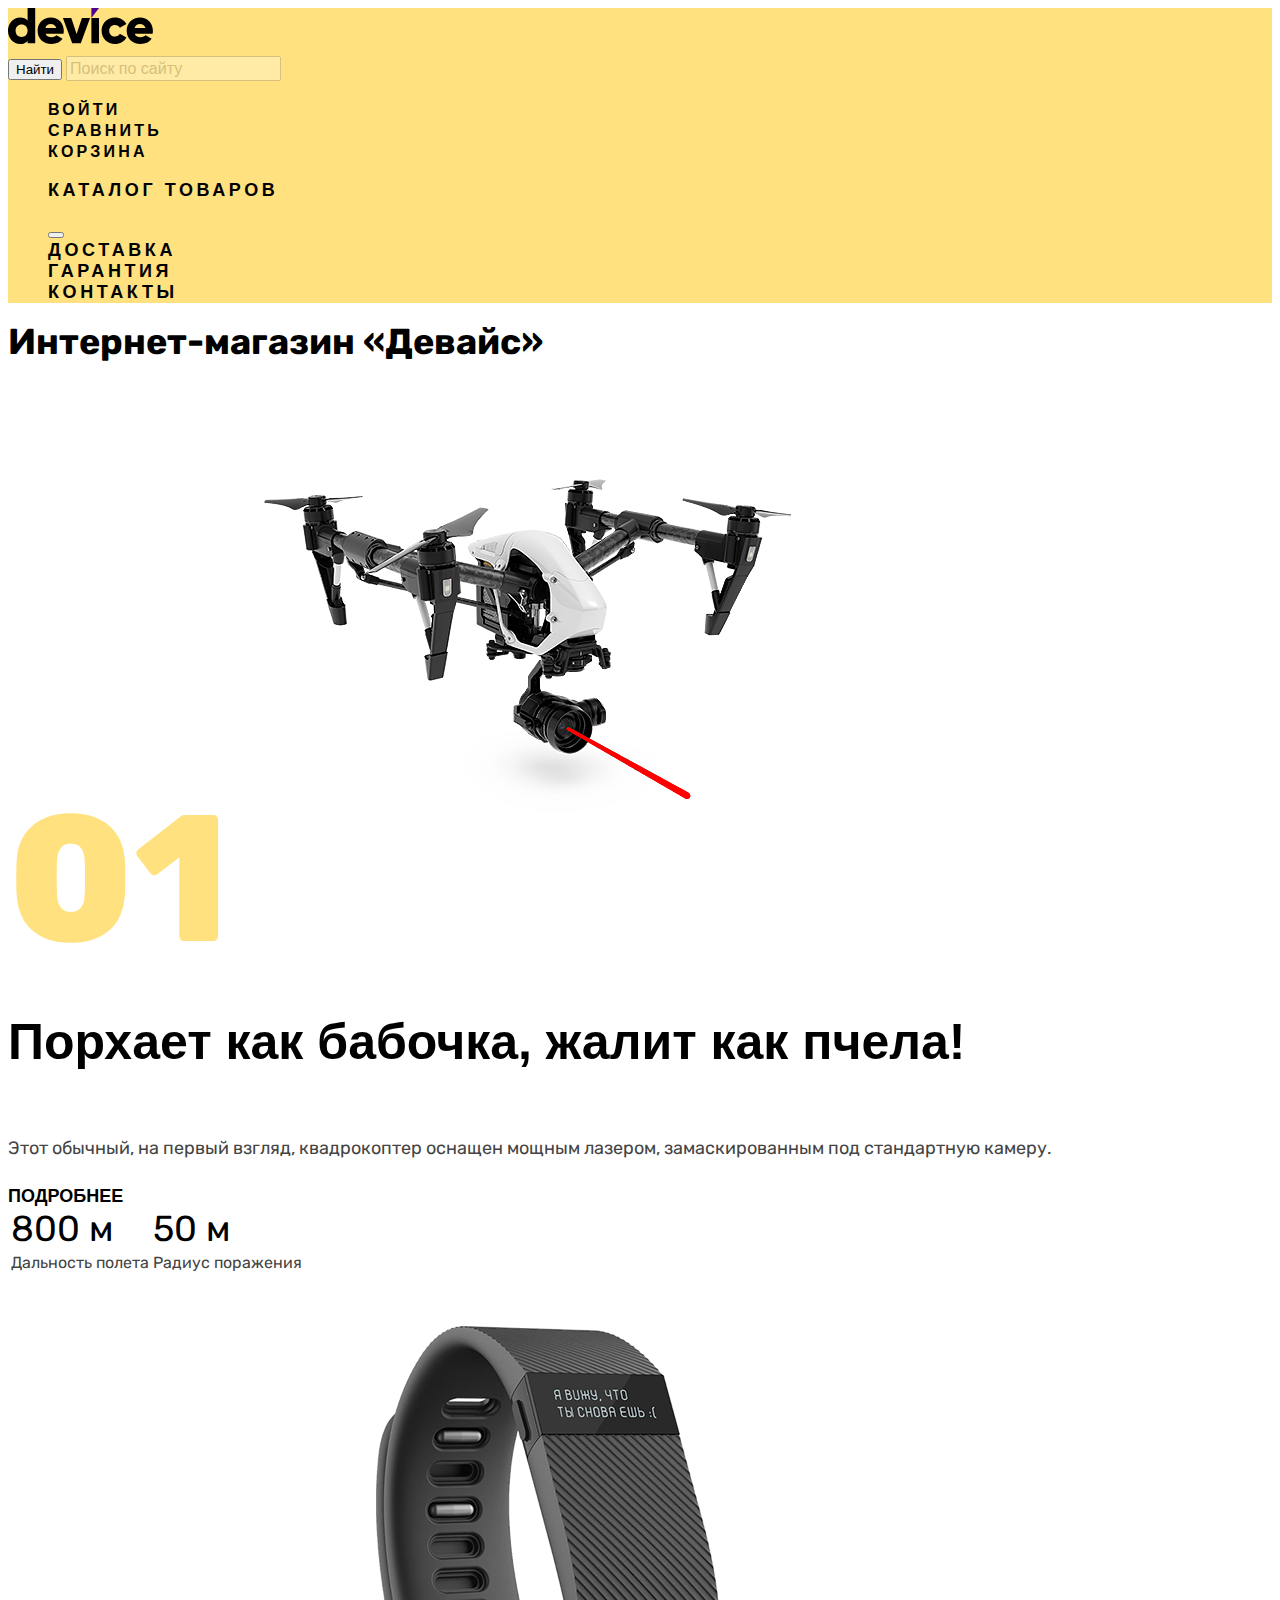
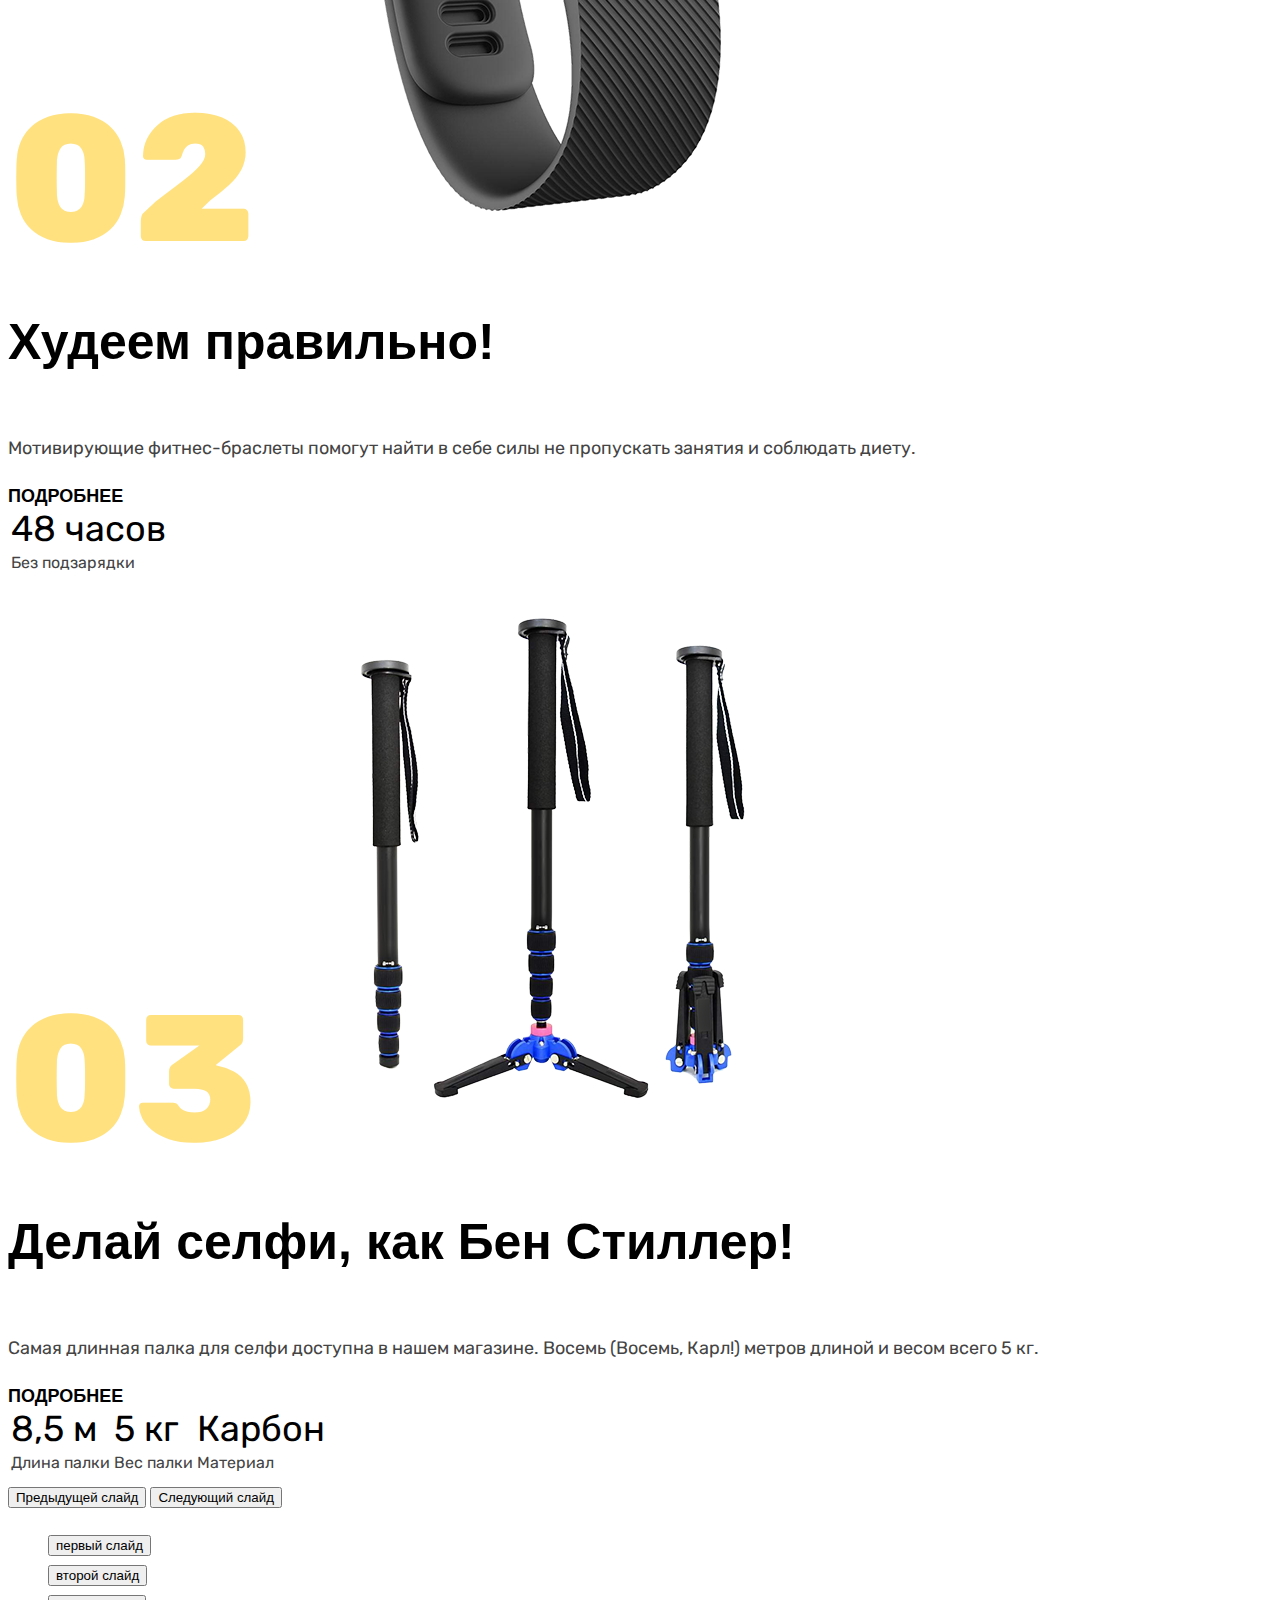
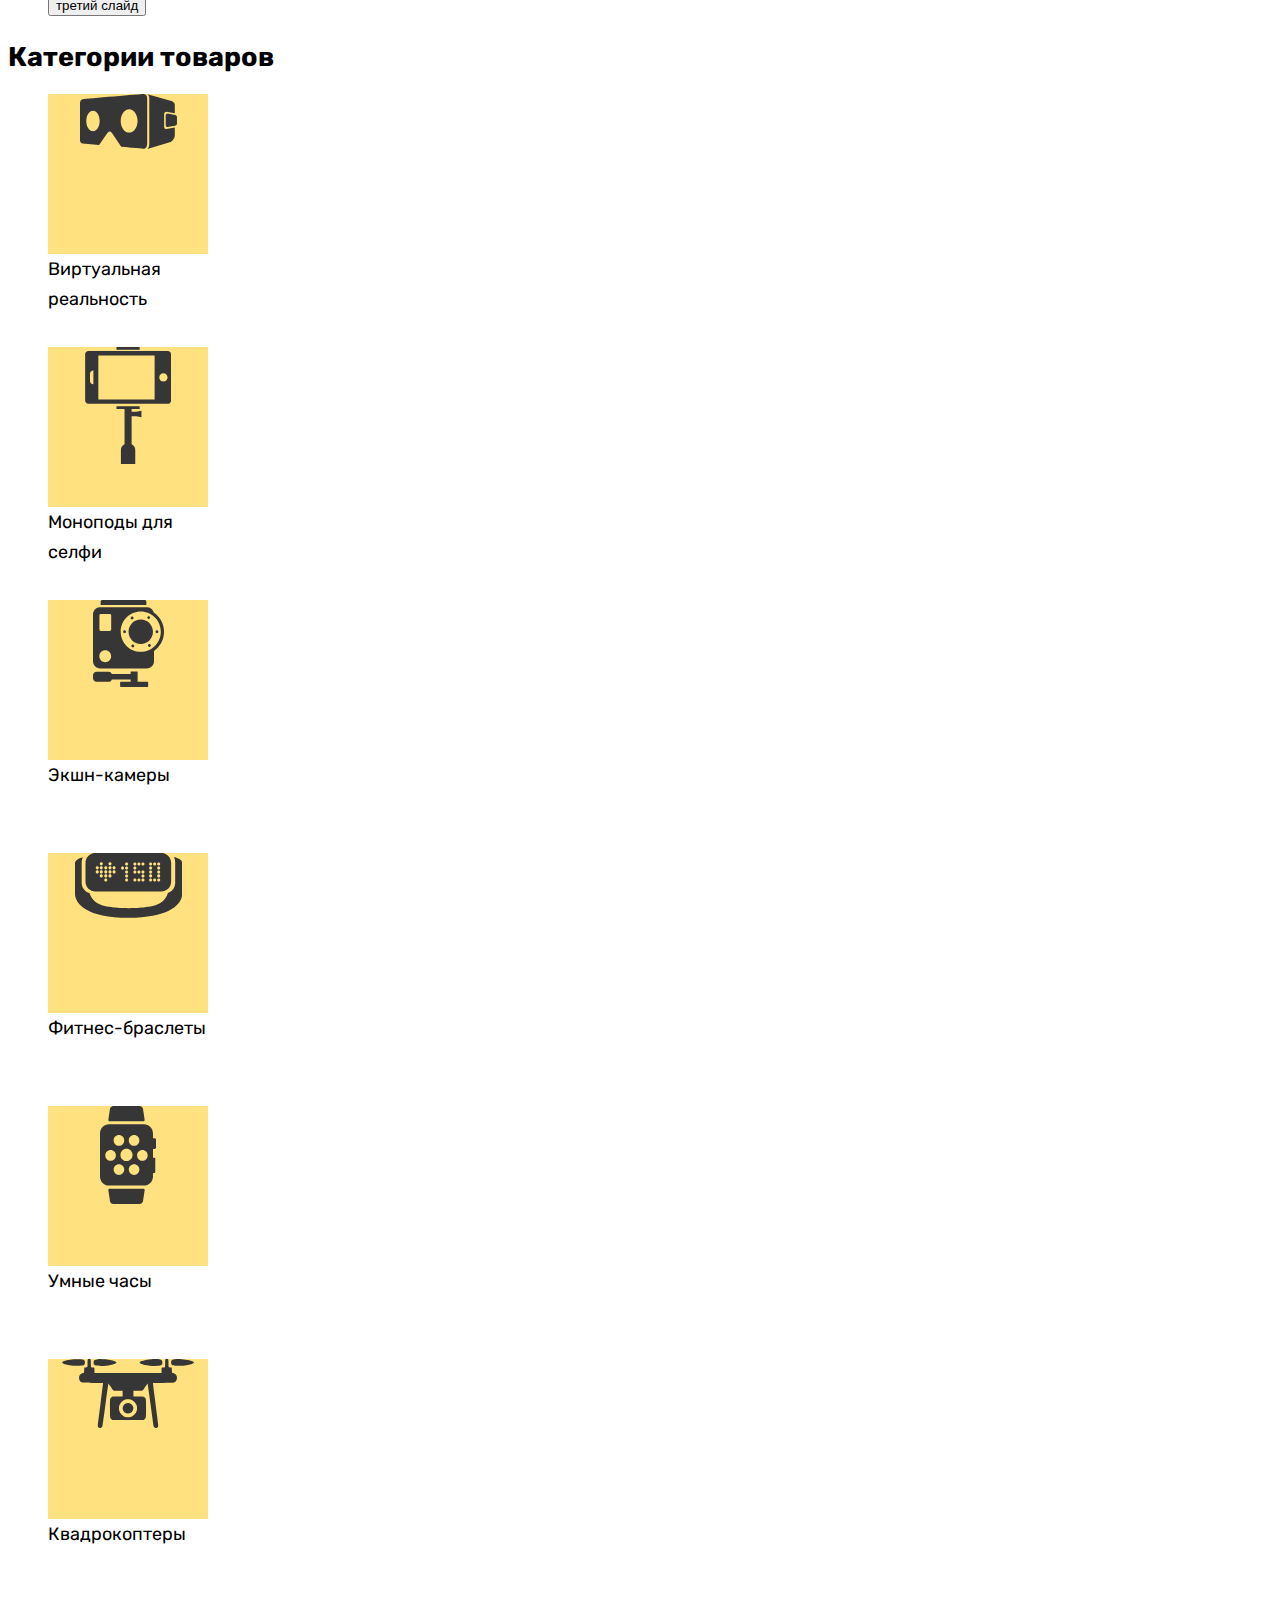
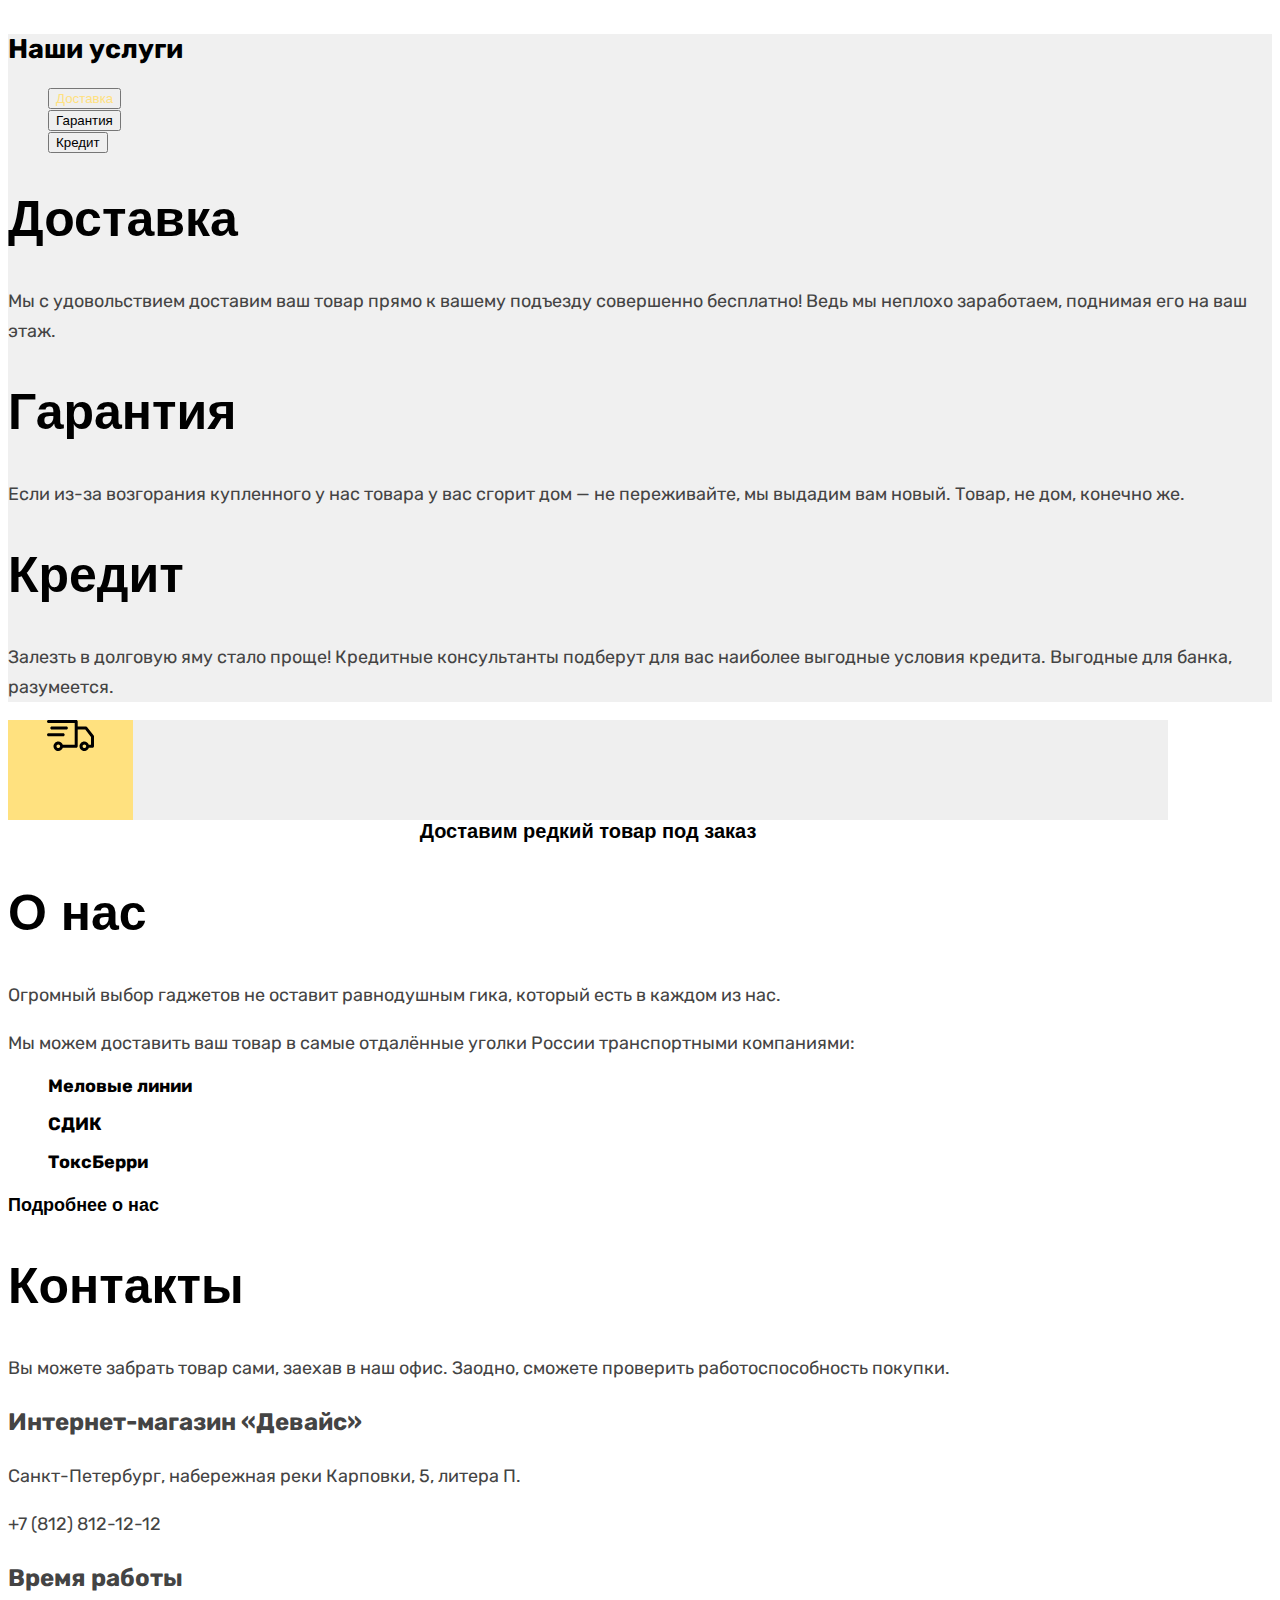
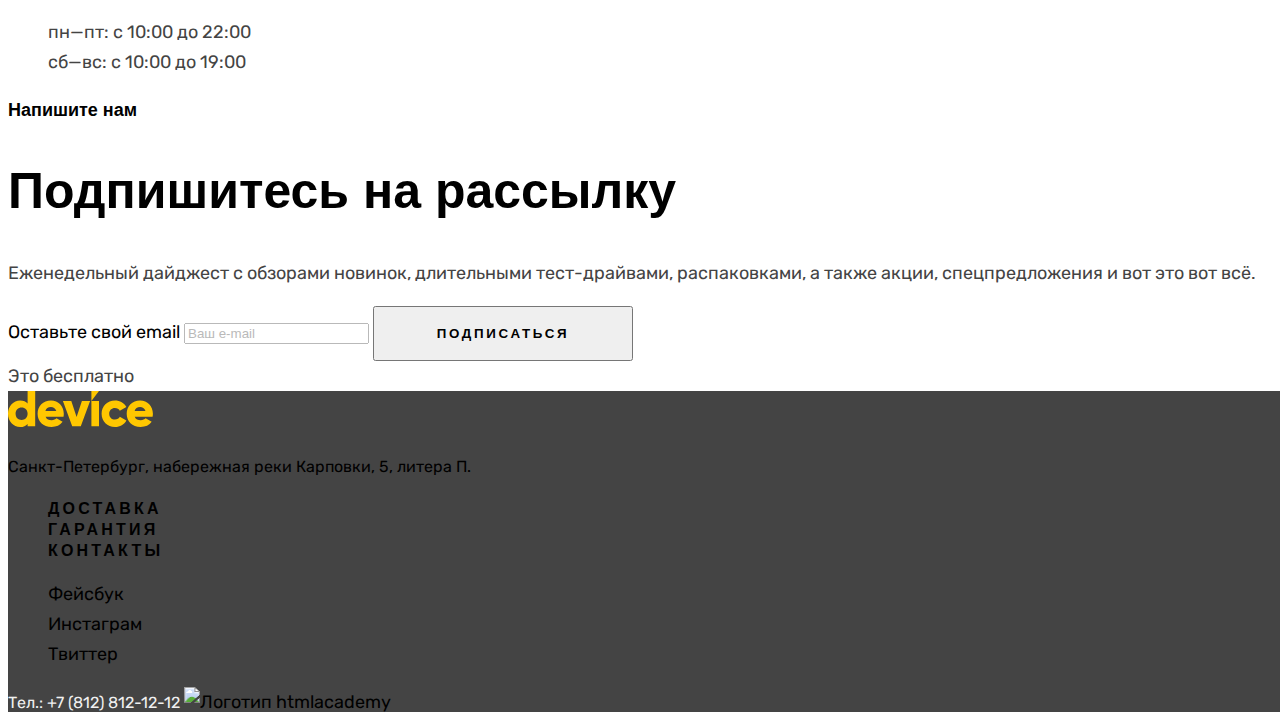
==== commit a8b74539: "fixed" ====
--- a/index.html
+++ b/index.html
@@ -48,7 +48,6 @@
       <section class="gallery-slider">
         <div class="galery-slider-box">
           <img class="gallery-image" width="560" height="560" src="img/slider/dron.png" alt="Дрон">
-          <p class="gallery-number">01</p>
           <h4 class="gallery-title">Порхает как бабочка,
             жалит как пчела!</h4>
           <p class="gallery-description">Этот обычный, на первый взгляд, квадрокоптер оснащен мощным лазером, замаскированным под стандартную камеру.
@@ -75,8 +74,7 @@
         </div>
         <div class="galery-slider-box">
           <img class="gallery-image" src="img/slider/smart.png" width="560" height="560" alt="Фитнес браслет">
-          <p class="gallery-number">02</p>
-          <h4 class="gallery-title">Худеем
+          <h4 class="gallery-title gallery-number">Худеем
             правильно!</h4>
           <p class="gallery-description">Мотивирующие фитнес-браслеты помогут найти в себе силы не пропускать занятия и соблюдать диету.
           </p>
@@ -96,8 +94,7 @@
         </div>
         <div class="galery-slider-box">
           <img class="gallery-image" src="img/slider/selfy.png" width="560" height="560" alt="Селфи палка">
-          <p class="gallery-number">03</p>
-          <h4 class="gallery-title">Делай селфи,
+          <h4 class="gallery-title gallery-number">Делай селфи,
             как Бен Стиллер! </h4>
           <p class="gallery-description">Самая длинная палка для селфи доступна в нашем магазине. Восемь (Восемь, Карл!) метров длиной и весом всего 5 кг.
           </p>
@@ -157,52 +154,52 @@
         <h2 class="visually-hidden">Категории товаров</h2>
         <ul class="product-categories-list">
           <li class="product-categories-item">
-            <a class="product-categories-link" href="#">
-              <div class="product-categories-wrap">
-                <svg width="97" height="55" fill="none" xmlns="http://www.w3.org/2000/svg"><path d="M84.1314 32.639V20.003c0-1.309 1.045-2.37 2.335-2.37l8.326 1.581V11.02c0-2.35503-1.708-3.43103-4.202-4.26503L67.4034.174968c1.616 1.391002 1.889 2.040002 1.889 4.396002V49.78c0 2.356-.45 4.066-1.967 5.21l23.265-7.065c2.401-.833 4.202-4.216 4.202-6.572V33.44l-8.326 1.567c-1.29.002-2.335-1.06-2.335-2.368Z" fill="#363636"/><path d="m95.1294 20.979-7.598-1.444c-1.008 0-1.824.829-1.824 1.851v9.868c0 1.023.816 1.852 1.824 1.852l7.598-1.431c1.154-.419 1.824-.829 1.824-1.852V22.83c0-1.022-.766-1.507-1.824-1.851ZM67.1704 4.48297c0-5.080003-4.232-4.4590023-4.232-4.4590023S5.83241 4.73797 2.83841 5.14497c-2.993995.407-2.83699542 4.387-2.83699542 4.387s-.001 32.53703-.001 36.28003c0 3.743 2.59899542 3.753 2.59899542 3.753l16.47699 1.403 8.136-11.668s1.109-1.828 2.505-1.828c1.397 0 2.432 1.861 2.432 1.861l9.061 13.521s18.895 1.909 22.521 1.909c3.626-.001 3.439-5.024 3.439-5.024V4.48297ZM12.9824 37.192c-3.69798 0-6.69599-4.601-6.69599-10.275s2.99801-10.275 6.69599-10.275c3.698 0 6.696 4.601 6.696 10.275s-2.998 10.275-6.696 10.275Zm36.158 1.426c-4.662 0-8.441-5.239-8.441-11.701 0-6.463 3.78-11.702 8.441-11.702 4.662 0 8.442 5.239 8.442 11.702 0 6.462-3.78 11.701-8.442 11.701Z" fill="#363636"/></svg>
-              </div>
-            </a>
-            </a class="product-categories-link-item">Виртуальная реальность</a>
-          </li>
-          <li class="product-categories-item">
-            <a class="product-categories-link" href="#">
-              <div class="product-categories-wrap">
-                <svg width="86" height="117" fill="none" xmlns="http://www.w3.org/2000/svg"><path d="M82.821 4.011H3.33C1.569 4.011.141998 5.438.141998 7.199v46.413c0 1.763 1.427002 3.189 3.188002 3.189h79.492c1.762 0 3.189-1.427 3.189-3.189V7.199c0-1.761-1.428-3.188-3.19-3.188ZM8.392 37.236h-.226c-1.762 0-3.189-1.429-3.189-3.189v-7.283c0-1.761 1.427-3.188 3.189-3.188h.226v13.66Zm61.231 15.172H13.341V8.402h56.282v44.006ZM78.4 34.552c-2.289 0-4.146-1.855-4.146-4.147 0-2.292 1.856-4.147 4.146-4.147 2.291 0 4.148 1.855 4.148 4.147 0 2.292-1.857 4.147-4.148 4.147ZM54.654 0H31.497v2.758h23.157V0ZM46.608 64.861v-2.973h8.046V59.13H31.498v2.758h8.045v35.246c-2.139.938-3.635 3.072-3.635 5.559V117h14.335v-14.307c0-2.486-1.495-4.621-3.636-5.557v-27.99h4.796l5.051 1.213v-6.711l-5.051 1.213h-4.795Z" fill="#363636"/></svg>
-              </div>
-            </a>
-            <a class="product-categories-link-item">Моноподы для селфи</a>
-          </li>
-          <li class="product-categories-item">
-            <a class="product-categories-link" href="#">
-              <div class="product-categories-wrap">
-                <svg width="71" height="87" fill="none" xmlns="http://www.w3.org/2000/svg"><path d="M53.349 1.49c0-.736-.578-1.49-1.311-1.49H9.053C8.32 0 7.672.754 7.672 1.49v3.522h45.676l.001-3.522ZM54.202 81.809h-9.597V71.426h-6.958v2.507H18.774c-.537-1.254-1.757-2.148-3.181-2.148H3.559C1.642 71.784 0 73.387 0 75.311v3.018c0 1.924 1.642 3.48 3.559 3.48h12.035c1.511 0 2.792-.896 3.269-2.326h18.785v2.326H28.13c-.533 0-1.01.437-1.01.972v3.172c0 .535.478 1.048 1.01 1.048h26.072c.533 0 .93-.513.93-1.048V82.78c0-.535-.397-.971-.93-.971ZM60.666 12.39c-.861-2.937-3.567-5.05-6.771-5.05H7.148C3.25 7.34 0 10.449 0 14.361v46.9c0 3.912 3.25 7.121 7.148 7.121h46.747c3.898 0 7.126-3.209 7.126-7.121V50.915c6.066-4.204 10.001-11.211 10.001-19.164-.001-8.079-4.132-15.181-10.356-19.361ZM12.238 62.151c-3.259 0-5.901-2.65-5.901-5.921 0-3.27 2.642-5.922 5.901-5.922s5.902 2.652 5.902 5.922c0 3.271-2.643 5.921-5.902 5.921Zm5.961-32.605c0 .786-.635 1.422-1.418 1.422h-8.94c-.783 0-1.418-.637-1.418-1.422v-14.16c0-.786.635-1.423 1.418-1.423h8.939c.783 0 1.418.637 1.418 1.423l.001 14.16Zm29.563 22.312c-11.076 0-20.057-9.01-20.057-20.123 0-11.113 8.98-20.124 20.057-20.124 11.077 0 20.058 9.01 20.058 20.124 0 11.114-8.981 20.123-20.058 20.123Z" fill="#363636"/><path d="M47.762 43.964c6.7312 0 12.188-5.4751 12.188-12.229 0-6.7539-5.4568-12.229-12.188-12.229s-12.188 5.4751-12.188 12.229c0 6.7539 5.4568 12.229 12.188 12.229ZM31.562 33.171c.7925 0 1.435-.6425 1.435-1.435 0-.7925-.6425-1.435-1.435-1.435-.7925 0-1.435.6425-1.435 1.435 0 .7925.6425 1.435 1.435 1.435ZM63.963 33.171c.7925 0 1.435-.6425 1.435-1.435 0-.7925-.6425-1.435-1.435-1.435-.7925 0-1.435.6425-1.435 1.435 0 .7925.6425 1.435 1.435 1.435ZM39.109 19.429c.7925 0 1.435-.6425 1.435-1.435 0-.7925-.6425-1.435-1.435-1.435-.7925 0-1.435.6425-1.435 1.435 0 .7925.6425 1.435 1.435 1.435ZM56.415 46.912c.7898 0 1.43-.6429 1.43-1.436 0-.7931-.6402-1.436-1.43-1.436s-1.43.6429-1.43 1.436c0 .7931.6402 1.436 1.43 1.436ZM55.697 19c.7925 0 1.435-.6425 1.435-1.435 0-.7925-.6425-1.435-1.435-1.435-.7925 0-1.435.6425-1.435 1.435 0 .7925.6425 1.435 1.435 1.435ZM39.828 47.341c.7925 0 1.435-.6425 1.435-1.435 0-.7925-.6425-1.435-1.435-1.435-.7925 0-1.435.6425-1.435 1.435 0 .7925.6425 1.435 1.435 1.435Z" fill="#363636"/></svg>
-              </div>
-            </a>
-            <a class="product-categories-link-item">Экшн-камеры</a>
-          </li>
-          <li class="product-categories-item">
-            <a class="product-categories-link" href="#">
-              <div class="product-categories-wrap">
-                <svg width="107" height="65" fill="none" xmlns="http://www.w3.org/2000/svg"><path d="M98.967 4.07399c.752 1.441 1.209 3.08 1.209 4.81799V29.994c0 4.616-3.092 8.527-7.246 9.9-1.325 3.987-3.778 7.854-8.051 10.432-8.676 5.231-31.124 4.837-31.198 4.837-.078 0-22.513.395-31.189-4.837-4.216-2.545-6.708-6.347-8.042-10.279-4.418-1.209-7.756-5.251-7.756-10.053V8.89298c0-1.688.427-3.282 1.139-4.69299C4.17 5.10898 0 6.91798 0 10.434v29.983C0 50.668 11.839 64.85 53.657 64.85c41.82 0 53.657-14.182 53.657-24.433V10.434c-.001-3.68402-4.576-5.49401-8.347-6.36001Z" fill="#363636"/><path d="M20.561 38.459h65.523c5.564 0 10.074-4.513 10.074-10.077V9.93499c0-5.563-4.51-10.075005-10.074-10.075005H20.561c-5.564 0-10.075 4.511005-10.075 10.075005V28.382c0 5.564 4.511 10.077 10.075 10.077ZM83.695 9.46799c.867 0 1.569.70301 1.569 1.57001 0 .866-.702 1.569-1.569 1.569s-1.568-.703-1.568-1.569c0-.868.701-1.57001 1.568-1.57001Zm0 4.03901c.867 0 1.569.703 1.569 1.568 0 .867-.702 1.569-1.569 1.569s-1.568-.702-1.568-1.569c0-.865.701-1.568 1.568-1.568Zm0 4.039c.867 0 1.569.702 1.569 1.569 0 .866-.702 1.569-1.569 1.569s-1.568-.703-1.568-1.569c0-.867.701-1.569 1.568-1.569Zm0 3.827c.867 0 1.569.704 1.569 1.569 0 .867-.702 1.568-1.569 1.568s-1.568-.701-1.568-1.568c0-.866.701-1.569 1.568-1.569Zm0 4.039c.867 0 1.569.702 1.569 1.569 0 .865-.702 1.568-1.569 1.568s-1.568-.704-1.568-1.568c0-.867.701-1.569 1.568-1.569ZM79.656 9.46799c.867 0 1.568.70301 1.568 1.57001 0 .866-.701 1.569-1.568 1.569-.865 0-1.568-.703-1.568-1.569 0-.868.703-1.57001 1.568-1.57001Zm0 15.94401c.867 0 1.568.702 1.568 1.569 0 .865-.701 1.568-1.568 1.568-.865 0-1.568-.704-1.568-1.568 0-.867.703-1.569 1.568-1.569ZM75.619 9.46799c.865 0 1.568.70301 1.568 1.57001 0 .866-.703 1.569-1.568 1.569-.867 0-1.569-.703-1.569-1.569 0-.868.702-1.57001 1.569-1.57001Zm0 4.03901c.865 0 1.568.703 1.568 1.568 0 .867-.703 1.569-1.568 1.569-.867 0-1.569-.702-1.569-1.569 0-.865.702-1.568 1.569-1.568Zm0 4.039c.865 0 1.568.702 1.568 1.569 0 .866-.703 1.569-1.568 1.569-.867 0-1.569-.703-1.569-1.569 0-.867.702-1.569 1.569-1.569Zm0 3.827c.865 0 1.568.704 1.568 1.569 0 .867-.703 1.568-1.568 1.568-.867 0-1.569-.701-1.569-1.568 0-.866.702-1.569 1.569-1.569Zm0 4.039c.865 0 1.568.702 1.568 1.569 0 .865-.703 1.568-1.568 1.568-.867 0-1.569-.704-1.569-1.568 0-.867.702-1.569 1.569-1.569ZM67.965 9.46799c.867 0 1.568.70301 1.568 1.57001 0 .866-.701 1.569-1.568 1.569-.867 0-1.568-.703-1.568-1.569-.001-.868.703-1.57001 1.568-1.57001Zm0 8.07801c.867 0 1.568.702 1.568 1.569 0 .866-.701 1.569-1.568 1.569-.867 0-1.568-.703-1.568-1.569-.001-.867.703-1.569 1.568-1.569Zm0 3.881c.867 0 1.568.701 1.568 1.568 0 .865-.701 1.569-1.568 1.569-.867 0-1.568-.704-1.568-1.569-.001-.867.703-1.568 1.568-1.568Zm0 3.985c.867 0 1.568.702 1.568 1.569 0 .865-.701 1.568-1.568 1.568-.867 0-1.568-.704-1.568-1.568-.001-.867.703-1.569 1.568-1.569ZM63.926 9.46799c.867 0 1.57.70301 1.57 1.57001 0 .866-.703 1.569-1.57 1.569-.865 0-1.569-.703-1.569-1.569-.001-.868.704-1.57001 1.569-1.57001Zm0 8.07801c.867 0 1.57.702 1.57 1.569 0 .866-.703 1.569-1.57 1.569-.865 0-1.569-.703-1.569-1.569-.001-.867.704-1.569 1.569-1.569Zm0 7.866c.867 0 1.57.702 1.57 1.569 0 .865-.703 1.568-1.57 1.568-.865 0-1.569-.704-1.569-1.568-.001-.867.704-1.569 1.569-1.569ZM59.888 9.46799c.865 0 1.569.70301 1.569 1.57001 0 .866-.704 1.569-1.569 1.569-.867 0-1.568-.703-1.568-1.569-.001-.868.701-1.57001 1.568-1.57001Zm0 4.03901c.865 0 1.569.703 1.569 1.568 0 .867-.704 1.569-1.569 1.569-.867 0-1.568-.702-1.568-1.569-.001-.865.701-1.568 1.568-1.568Zm0 4.039c.865 0 1.569.702 1.569 1.569 0 .866-.704 1.569-1.569 1.569-.867 0-1.568-.703-1.568-1.569-.001-.867.701-1.569 1.568-1.569Zm0 7.866c.865 0 1.569.702 1.569 1.569 0 .865-.704 1.568-1.569 1.568-.867 0-1.568-.704-1.568-1.568-.001-.867.701-1.569 1.568-1.569Zm-8.29-15.94401c.867 0 1.569.70301 1.569 1.57001 0 .866-.702 1.569-1.569 1.569s-1.568-.703-1.568-1.569c-.001-.868.701-1.57001 1.568-1.57001Zm0 4.03901c.867 0 1.569.703 1.569 1.568 0 .867-.702 1.569-1.569 1.569s-1.568-.702-1.568-1.569c-.001-.865.701-1.568 1.568-1.568Zm0 4.039c.867 0 1.569.702 1.569 1.569 0 .866-.702 1.569-1.569 1.569s-1.568-.703-1.568-1.569c-.001-.867.701-1.569 1.568-1.569Zm0 3.881c.867 0 1.569.701 1.569 1.568 0 .865-.702 1.569-1.569 1.569s-1.568-.704-1.568-1.569c-.001-.867.701-1.568 1.568-1.568Zm0 3.985c.867 0 1.569.702 1.569 1.569 0 .865-.702 1.568-1.569 1.568s-1.568-.704-1.568-1.568c-.001-.867.701-1.569 1.568-1.569Zm-4.039-11.905c.867 0 1.568.703 1.568 1.568 0 .867-.701 1.569-1.568 1.569-.867 0-1.569-.702-1.569-1.569 0-.865.701-1.568 1.569-1.568Zm-8.502-.212c.865 0 1.569.703 1.569 1.568 0 .867-.704 1.569-1.569 1.569-.867 0-1.571-.703-1.571-1.569 0-.865.703-1.568 1.571-1.568Zm0 4.038c.865 0 1.569.703 1.569 1.57 0 .866-.704 1.57-1.569 1.57-.867 0-1.571-.704-1.571-1.57 0-.867.703-1.57 1.571-1.57Zm-4.039-8.07801c.865 0 1.568.703 1.568 1.57001 0 .866-.704 1.568-1.568 1.568-.867 0-1.569-.703-1.569-1.568 0-.86701.701-1.57001 1.569-1.57001Zm0 4.04001c.865 0 1.568.703 1.568 1.568 0 .867-.704 1.569-1.568 1.569-.867 0-1.569-.703-1.569-1.569 0-.865.701-1.568 1.569-1.568Zm0 4.038c.865 0 1.568.703 1.568 1.57 0 .866-.704 1.57-1.568 1.57-.867 0-1.569-.704-1.569-1.57 0-.867.701-1.57 1.569-1.57Zm0 4.04c.865 0 1.568.704 1.568 1.569 0 .867-.704 1.568-1.568 1.568-.867 0-1.569-.701-1.569-1.568 0-.866.701-1.569 1.569-1.569Zm-4.254-8.078c.867 0 1.569.703 1.569 1.568 0 .867-.702 1.569-1.569 1.569s-1.568-.703-1.568-1.569c0-.865.701-1.568 1.568-1.568Zm0 4.038c.867 0 1.569.703 1.569 1.57 0 .866-.702 1.57-1.569 1.57s-1.568-.704-1.568-1.57c0-.867.701-1.57 1.568-1.57Zm0 4.04c.867 0 1.569.704 1.569 1.569 0 .867-.702 1.568-1.569 1.568s-1.568-.701-1.568-1.568c0-.866.701-1.569 1.568-1.569Zm0 4.039c.867 0 1.569.702 1.569 1.569 0 .865-.702 1.568-1.569 1.568s-1.568-.704-1.568-1.568c0-.867.701-1.569 1.568-1.569ZM26.3 9.25499c.867 0 1.571.703 1.571 1.57001 0 .866-.704 1.568-1.571 1.568-.865 0-1.569-.703-1.569-1.568 0-.86701.704-1.57001 1.569-1.57001Zm0 4.04001c.867 0 1.571.703 1.571 1.568 0 .867-.704 1.569-1.571 1.569-.865 0-1.569-.703-1.569-1.569 0-.865.704-1.568 1.569-1.568Zm0 4.038c.867 0 1.571.703 1.571 1.57 0 .866-.704 1.57-1.571 1.57-.865 0-1.569-.704-1.569-1.57 0-.867.704-1.57 1.569-1.57Zm0 4.04c.867 0 1.571.704 1.571 1.569 0 .867-.704 1.568-1.571 1.568-.865 0-1.569-.701-1.569-1.568 0-.866.704-1.569 1.569-1.569Zm-4.037-8.078c.865 0 1.569.703 1.569 1.568 0 .867-.704 1.569-1.569 1.569-.867 0-1.569-.703-1.569-1.569 0-.865.702-1.568 1.569-1.568Zm0 4.038c.865 0 1.569.703 1.569 1.57 0 .866-.704 1.57-1.569 1.57-.867 0-1.569-.704-1.569-1.57 0-.867.702-1.57 1.569-1.57Z" fill="#363636"/></svg>
-              </div>
-            </a>
-            <a class="product-categories-link-item">Фитнес-браслеты</a>
-          </li>
-          <li class="product-categories-item">
-            <a class="product-categories-link" href="#">
-              <div class="product-categories-wrap">
-                <svg width="56" height="98" fill="none" xmlns="http://www.w3.org/2000/svg"><path d="M54.494 32.197h-1.515v-4.64c0-5.052-4.087-9.186-9.082-9.186H9.082C4.086 18.372 0 22.505 0 27.557v42.868c0 5.052 4.087 9.185 9.083 9.185h34.815c4.995 0 9.082-4.133 9.082-9.185V67.01h1.515c.415 0 .757-.344.757-.764V52.467c0-.421-.342-.766-.757-.766H52.98v-8.788h1.515c.832 0 1.514-.688 1.514-1.531v-7.654c-.001-.842-.683-1.531-1.515-1.531Zm-20.412-3.109c2.926 0 5.299 2.398 5.299 5.358 0 2.96-2.373 5.358-5.299 5.358s-5.298-2.398-5.298-5.358c0-2.96 2.372-5.358 5.298-5.358Zm-15.137 0c2.925 0 5.298 2.398 5.298 5.358 0 2.96-2.373 5.358-5.298 5.358-2.926 0-5.298-2.398-5.298-5.358 0-2.96 2.372-5.358 5.298-5.358ZM5.297 49.397c0-2.959 2.371-5.358 5.298-5.358 2.926 0 5.298 2.399 5.298 5.358 0 2.959-2.373 5.358-5.298 5.358-2.927.001-5.298-2.399-5.298-5.358Zm13.648 19.497c-2.926 0-5.298-2.398-5.298-5.358 0-2.96 2.372-5.358 5.298-5.358 2.925 0 5.298 2.398 5.298 5.358 0 2.96-2.373 5.358-5.298 5.358Zm1.49-19.903c0-3.382 2.711-6.124 6.055-6.124s6.055 2.742 6.055 6.124c0 3.382-2.711 6.124-6.055 6.124-3.344-.001-6.055-2.742-6.055-6.124Zm13.647 19.903c-2.926 0-5.298-2.398-5.298-5.358 0-2.96 2.372-5.358 5.298-5.358s5.299 2.398 5.299 5.358c0 2.96-2.373 5.358-5.299 5.358Zm8.302-14.138c-2.927 0-5.298-2.399-5.298-5.358 0-2.959 2.371-5.358 5.298-5.358 2.926 0 5.298 2.399 5.298 5.358 0 2.958-2.372 5.358-5.298 5.358ZM9.646 15.31h33.687c.843 0 1.432-.681 1.306-1.514L43.023 3.028s0-.001-.002-.002C42.771 1.362 41.189 0 39.506 0H13.474c-1.686 0-3.268 1.362-3.517 3.028L8.342 13.795c-.125.833.461 1.515 1.304 1.515ZM43.333 82.671H9.646c-.843 0-1.429.683-1.304 1.516l1.615 10.767c.25 1.666 1.832 3.028 3.516 3.028h26.032c1.684 0 3.266-1.362 3.517-3.026v-.002l1.615-10.767c.128-.833-.461-1.516-1.304-1.516Z" fill="#363636"/></svg>
-              </div>
-            </a>
-            <a class="product-categories-link-item">Умные часы</a>
-          </li>
-          <li class="product-categories-item">
-            <a class="product-categories-link" href="#">
-              <div class="product-categories-wrap">
-                <svg width="132" height="69" fill="none" xmlns="http://www.w3.org/2000/svg"><path d="M12.0522.257913C6.50725.745213 1.83825 1.85073.575153 2.93033c-.7227.6162-.7227.6162-.2324 1.1562.6445.7197 3.713397 1.64498 7.247597 2.23628 3.99805.668 12.50985.69341 13.72315.05131 1.2119-.668 1.624-1.41364 1.624-2.98144 0-1.6187-.6191-2.415991-2.2178-2.852491-1.4458-.3859-5.7783-.54017562-8.6675-.282276ZM25.7744.488281c-.1294.2832-.2583 2.107919-.2583 4.111819 0 4.061.1553 3.7783-2.1919 3.9331l-1.0308.0771-.2583 5.0883-1.1865.2832c-2.5791.668-3.999 2.5952-3.7915 5.2944.1279 1.9272 1.0308 3.3408 2.5786 4.0869 1.1089.5132 1.4697.5381 11.2461.5381 5.5449 0 10.1372.0786 10.1885.1807.0508.1284-1.1094 9.4072-2.5796 20.6387-1.4448 11.2305-2.6832 20.9971-2.7085 21.666-.0513 1.6172.8262 2.6211 2.3477 2.6211 1.2373 0 2.0117-.6416 2.3213-1.9014.1294-.5137 1.4956-10.333 3.0181-21.8213 1.522-11.4629 2.8628-20.8687 2.9404-20.8687.103 0 1.083 1.4131 2.1924 3.1357 2.9399 4.626 2.3989 4.3169 7.6353 4.3169h4.3584v5.6298l-5.1328.0771c-4.7202.0771-5.21.127-5.8813.6152-1.5728 1.1572-1.625 1.415-1.625 10.9766 0 9.5342.0264 9.792 1.5225 11.0498l.8511.6953h31.3652l.8506-.6953c1.4961-1.2578 1.5205-1.5156 1.5205-11.0498 0-9.5615-.0509-9.8193-1.623-10.9766-.6709-.4883-1.1611-.5381-5.8818-.6152l-5.1318-.0771v-5.6298h4.3594c5.2344 0 4.6934.3091 7.6338-4.3169 1.1104-1.7227 2.0898-3.1357 2.1934-3.1357.0762 0 1.4189 9.4058 2.9395 20.8687 1.5225 11.4883 2.8896 21.3076 3.0186 21.8213.3096 1.2598 1.082 1.9014 2.3213 1.9014 1.5215 0 2.3993-1.0039 2.3467-2.6211-.0254-.6689-1.2637-10.4355-2.709-21.666-1.4689-11.2314-2.6309-20.5103-2.5781-20.6387.0508-.1021 4.6416-.1807 10.1894-.1807 9.775 0 10.136-.0249 11.244-.5381 1.548-.7461 2.45-2.1597 2.579-4.0869.207-2.6992-1.211-4.6265-3.791-5.2944l-1.187-.2832-.256-5.0883-1.032-.0771c-2.347-.1548-2.194.1279-2.194-3.9331 0-2.0039-.128-3.828619-.257-4.111819C106.045.128381 105.708 0 104.884 0c-.619 0-1.238.128394-1.42.308594-.206.2056-.309 1.465326-.309 3.932126 0 2.4673-.103 3.72708-.31 3.93208-.18.1797-.901.30811-1.649.30811-1.6262 0-1.6517.0522-1.6517 3.11039v2.2871H32.4805v-2.2871c0-3.05809-.0249-3.11039-1.6499-3.11039-.7485 0-1.4702-.12841-1.6504-.30811-.2075-.2051-.3101-1.46478-.3101-3.93208 0-2.4668-.103-3.726626-.3096-3.932126C28.3798.128394 27.7602 0 27.1416 0c-.8247 0-1.1602.128481-1.3672.488281ZM68.6172 40.6084c2.8887.8984 5.3916 3.3926 6.1659 6.168.4385 1.543.3097 4.2158-.2841 5.7832-.6963 1.875-2.6846 4.0098-4.5654 4.9355-1.29.6416-1.7539.7188-3.9209.7188-2.1665 0-2.6309-.0771-3.9204-.7188-1.8843-.9258-3.8691-3.0605-4.5659-4.9355-.5928-1.5674-.7227-4.2402-.2837-5.7832.748-2.7236 3.2495-5.2695 6.0615-6.168 2.0122-.6425 3.3003-.6425 5.313 0Z" fill="#363636"/><path d="M63.7939 44.4375c-2.0366.9258-3.5068 3.6494-3.0688 5.7305.7739 3.6768 4.8231 5.5527 7.9955 3.7021 1.9854-1.1582 2.9913-3.5469 2.4513-5.7832-.5684-2.3906-2.7344-4.1377-5.1592-4.1377-.6455.0001-1.6255.2315-2.2188.4883ZM36.0918.154283c-3.9204.668-4.5132 1.130897-4.5132 3.443797 0 1.8247.4639 2.41602 2.2681 2.95562 1.5498.4624 7.1724.51417 10.5.12837 6.8608-.8223 11.3218-2.54441 9.6987-3.75201-1.2651-.8999-4.9023-1.87648-9.0542-2.390083-2.4756-.308-7.9961-.5399937-8.8994-.385694ZM89.4844.257917C83.1651.848217 77.6201 2.339 77.6201 3.4439c0 1.7222 7.8408 3.46971 15.6299 3.49561 5.8037 0 7.196-.64211 7.196-3.34131 0-1.8242-.6188-2.621584-2.3727-3.083984-1.6495-.4116-5.6749-.5141988-8.5889-.256299ZM112.776.283308c-1.78.231-3.018.770522-3.43 1.490722-.387.7705-.31 2.90378.154 3.57178.928 1.311 1.652 1.46528 7.068 1.46528 3.661 0 5.802-.12888 7.867-.48828 3.534-.5913 6.603-1.51658 7.248-2.23628.49-.54.49-.54-.233-1.1562-1.341-1.1309-5.958-2.185113-11.916-2.672413-3.481-.2831998-4.488-.2832092-6.758.025391Z" fill="#363636"/></svg>
-              </div>
-            </a>
-            <a class="product-categories-link-item">Квадрокоптеры</a>
+            <a class="product-categories-link-item" href="#">
+              <div class="product-categories-wrap">
+                <img class="product-categories-image" src="img/device/Vector-virtual-reality.svg" width="97" height="55" alt="device-1">
+              </div>
+            </a>
+            <a class="product-categories-link-item" href="#">Виртуальная реальность</a>
+          </li>
+          <li class="product-categories-item">
+            <a class="product-categories-link-item" href="#">
+              <div class="product-categories-wrap">
+                <img class="product-categories-image" src="img/device/Vector-mod-for-selfy.svg" width="86" height="117" alt="device-2">
+              </div>
+            </a>
+            <a class="product-categories-link-item" href="#">Моноподы для селфи</a>
+          </li>
+          <li class="product-categories-item">
+            <a class="product-categories-link-item" href="#">
+              <div class="product-categories-wrap">
+                <img class="product-categories-image" src="img/device/Vector-action-camera.svg" width="71" height="87" alt="device-3">
+              </div>
+            </a>
+            <a class="product-categories-link-item" href="#">Экшн-камеры</a>
+          </li>
+          <li class="product-categories-item">
+            <a class="product-categories-link-item" href="#">
+              <div class="product-categories-wrap">
+                <img class="product-categories-image" src="img/device/Vector-bracelet-smart.svg" width="107" height="65" alt="device-4">
+              </div>
+            </a>
+            <a class="product-categories-link-item" href="#">Фитнес-браслеты</a>
+          </li>
+          <li class="product-categories-item">
+            <a class="product-categories-link-item" href="#">
+              <div class="product-categories-wrap">
+                <img class="product-categories-image" src="img/device/Vector-watch.svg" width="56" height="98" alt="device-5">
+              </div>
+            </a>
+            <a class="product-categories-link-item" href="#">Умные часы</a>
+          </li>
+          <li class="product-categories-item">
+            <a class="product-categories-link-item" href="#">
+              <div class="product-categories-wrap">
+                <img class="product-categories-image" src="img/device/Vector-dron.svg" width="132" height="69" alt="device-6">
+              </div>
+            </a>
+            <a class="product-categories-link-item" href="#">Квадрокоптеры</a>
           </li>
         </ul>
       </section>
@@ -239,11 +236,11 @@
         </div>
       </section>
       <section class="delivery">
-        <button class="delivery-title-button">
+        <button class="delivery-title-button" type="button">
           <div class="delivery-button-block-icon">
-            <svg width="47" height="31" fill="none" xmlns="http://www.w3.org/2000/svg"><path d="m46.7 15.4-6.5-8.2c-.3-.4-.7-.6-1.2-.6h-8.3V1.5C30.7.7 30 0 29.2 0H1.5C.7 0 0 .7 0 1.5S.7 3 1.5 3h26.2V24.7H15.8c-.6-1.9-2.4-3.3-4.5-3.3-2.6 0-4.8 2.2-4.8 4.8 0 2.6 2.2 4.8 4.8 4.8 2.1 0 3.9-1.4 4.5-3.3h13.4c.8 0 1.5-.7 1.5-1.5V9.6h7.6l5.7 7.3v7.9h-2.2c-.6-1.9-2.4-3.3-4.5-3.3-2.6 0-4.8 2.2-4.8 4.8 0 2.6 2.1 4.8 4.8 4.8 2.1 0 3.9-1.4 4.5-3.3h3.7c.8 0 1.5-.7 1.5-1.5v-9.9c0-.4-.1-.7-.3-1ZM11.3 28c-1 0-1.8-.8-1.8-1.8s.8-1.8 1.8-1.8 1.8.8 1.8 1.8-.9 1.8-1.8 1.8Zm26.1 0c-1 0-1.8-.8-1.8-1.8s.8-1.8 1.8-1.8 1.8.8 1.8 1.8-.9 1.8-1.8 1.8Z" fill="#000"/><path d="M19.4 9.59998c.8 0 1.5-.7 1.5-1.5s-.7-1.5-1.5-1.5H4.8c-.8 0-1.5.7-1.5 1.5s.7 1.5 1.5 1.5h14.6ZM17.7 14.7c0-.8-.7-1.5-1.5-1.5H1.5c-.8 0-1.5.7-1.5 1.5s.7 1.5 1.5 1.5h14.7c.8 0 1.5-.7 1.5-1.5Z" fill="#000"/></svg>
+            <img class="delivery-button-image" src="img/vector-delivery-car.svg" width="47" height="31" alt="Доставка">
           </div>
-          <p class="delivery-button-text" type="button">Доставим редкий товар под заказ</p>
+          <p class="delivery-button-text">Доставим редкий товар под заказ</p>
           <span class="delivery-button-info"></span>
         </button>
         <div class="about-us">
--- a/css/styles.css
+++ b/css/styles.css
@@ -65,7 +65,7 @@
 }
 
 .navigation-site {
-  font-family: "raleway", sans-serif;;
+  font-family: "raleway", sans-serif;
   font-weight: 800;
   line-height: 21px;
   font-size: inherit;
@@ -73,10 +73,22 @@
 
     /* main */
 
-.gallery-number {
+.galery-slider-box::before {
   font-weight: 800;
   font-size: 180px;
   color: #FFE17F;
+}
+
+.galery-slider-box:nth-child(1)::before {
+  content: "01";
+}
+
+.galery-slider-box:nth-child(2)::before {
+  content: "02";
+}
+
+.galery-slider-box:nth-child(3)::before {
+  content: "03";
 }
 
 .gallery-title {
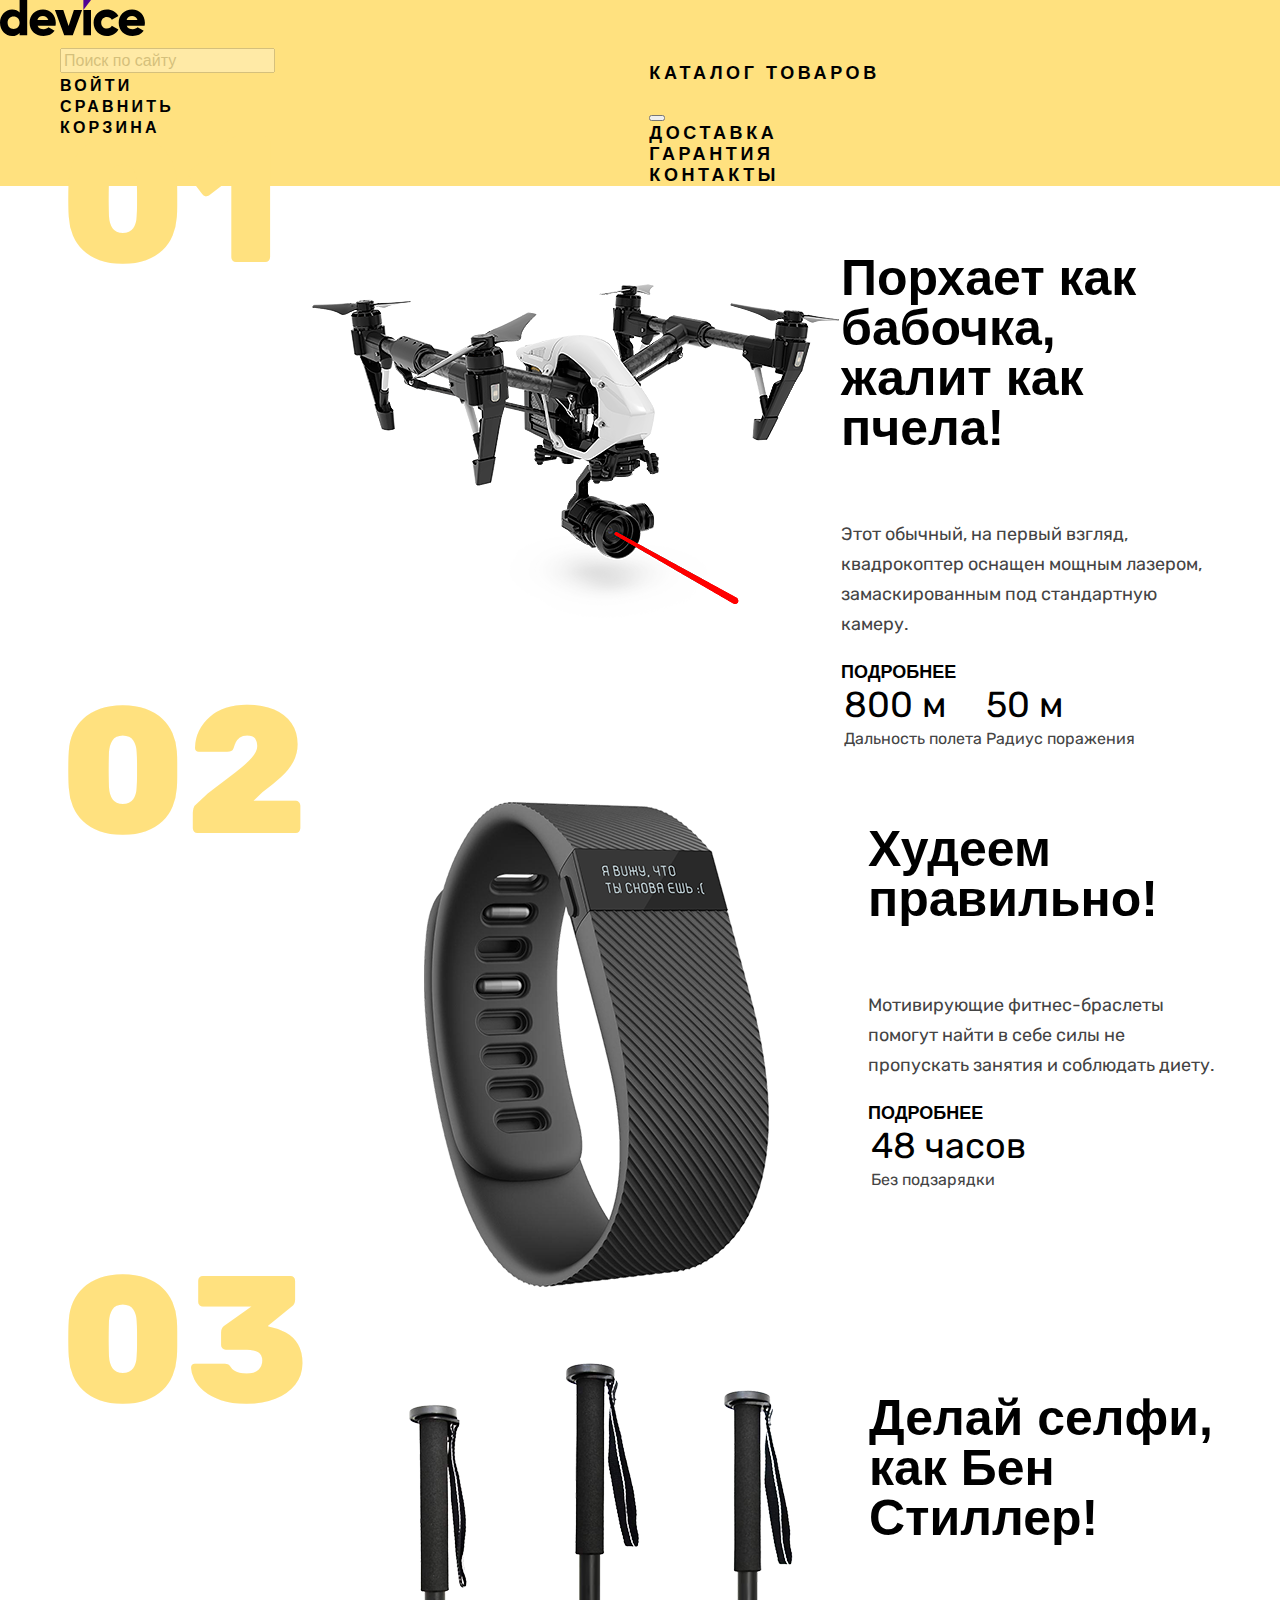
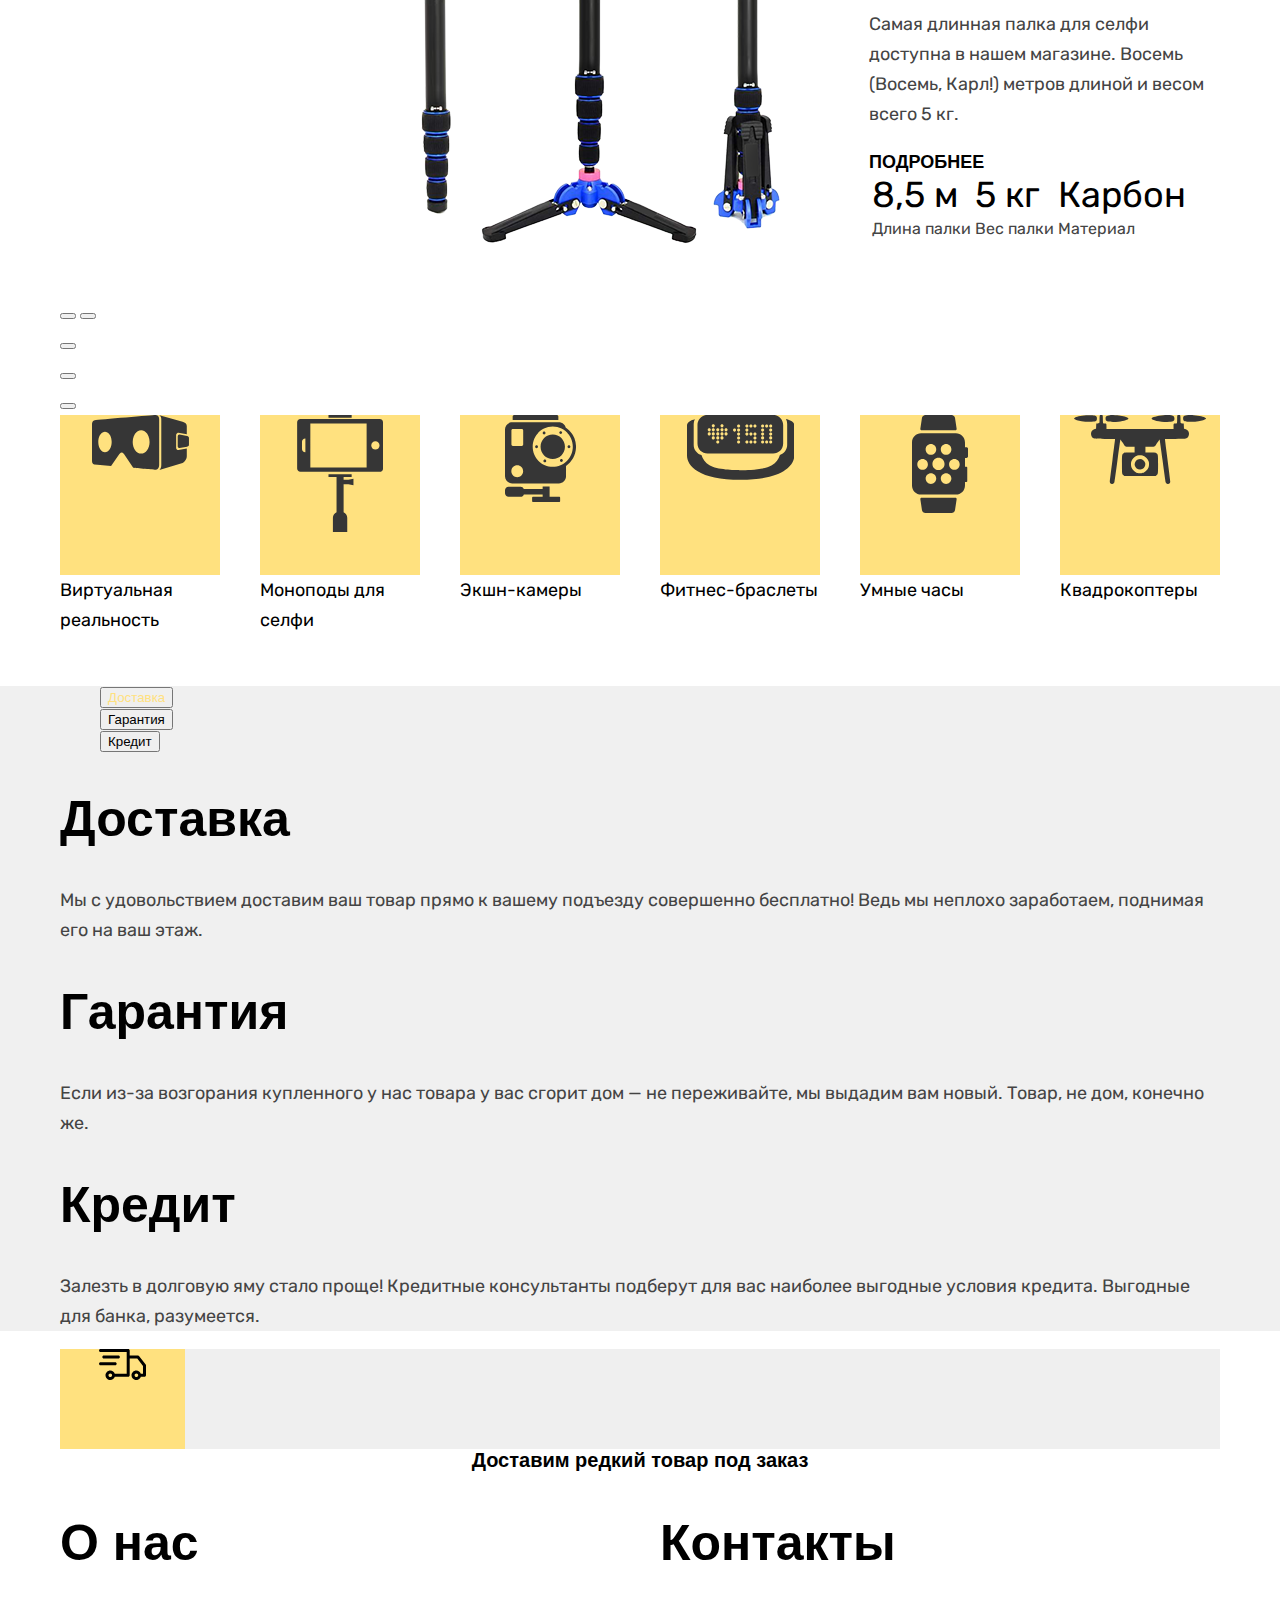
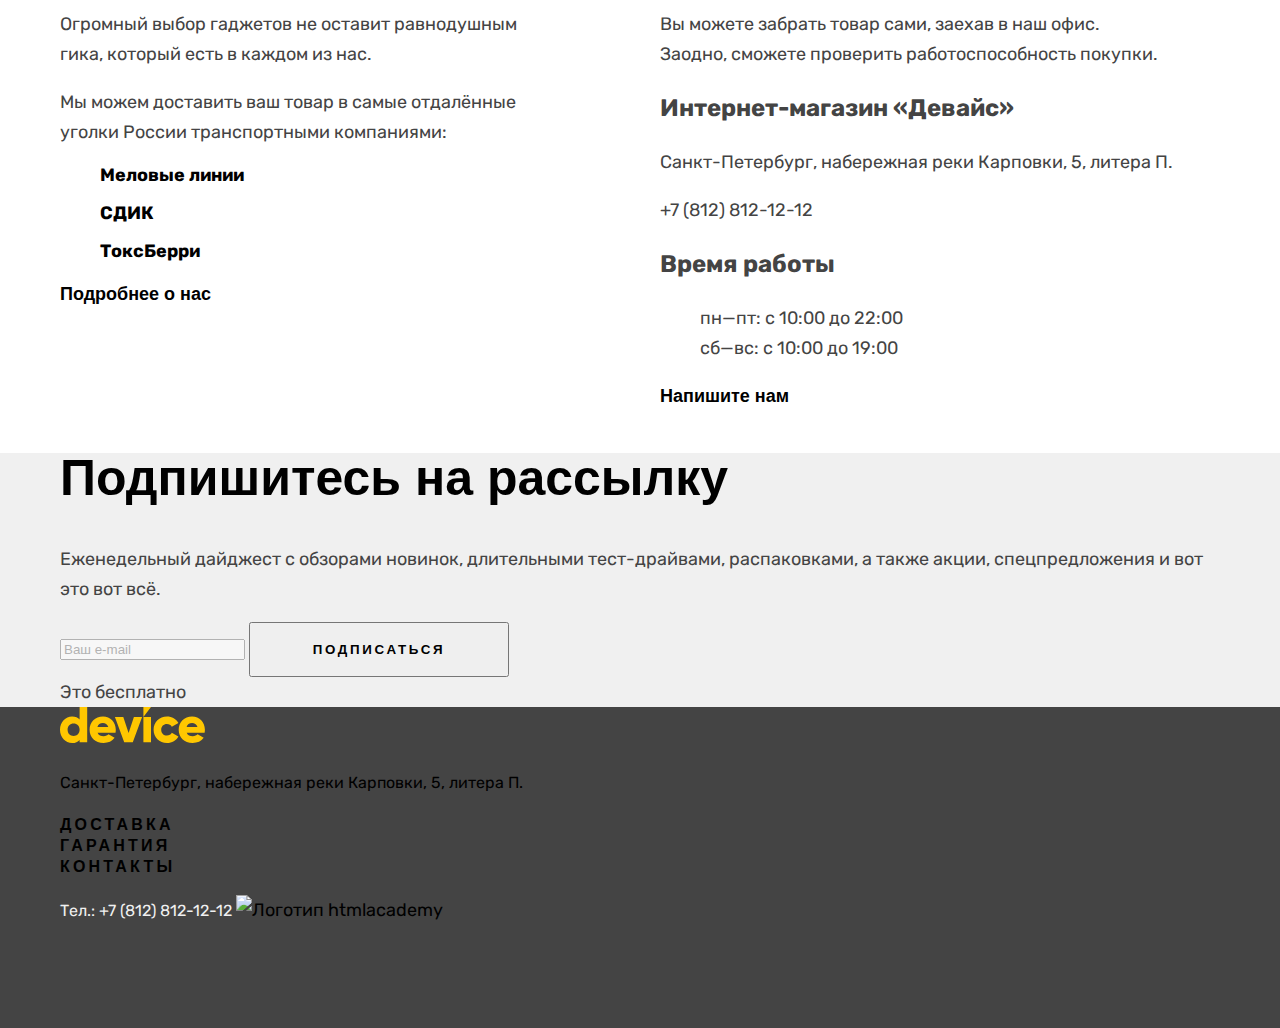
==== commit 09bc7cd0: "grid for large blocks" ====
--- a/index.html
+++ b/index.html
@@ -11,118 +11,134 @@
         <img class="logo-header" src="img/device-logo.svg" width="145" height="36" alt="Логотип Device">
       </a>
       <nav class="navigation">
-        <form class="search" action="https://echo.htmlacademy.ru">
-          <button class="visually-hidden search-btn" type="submit">Найти</button>
-          <input class="search-input" id="search-input" type="search" placeholder="Поиск по сайту">
-        </form>
-        <ul class="navigation-list">
-          <li class="navigation-item">
-            <a href="#">Войти</a>
-          </li>
-          <li class="navigation-item">
-            <a href="#">Сравнить</a>
-          </li>
-          <li class="navigation-item">
-            <a href="#">Корзина</a>
-          </li>
-        </ul>
-        <ul class="navigation-list navigation-site">
-          <li class="navigation-item">
-            <p class="navigation-item-title">Каталог товаров</p>
-            <button class="catalog-button" type="button" aria-label="Развернуть меню каталога"></button>
-          </li>
-          <li class="navigation-item">
-            <a href="#">Доставка</a>
-          </li>
-          <li class="navigation-item">
-            <a href="#">Гарантия</a>
-          </li>
-          <li class="navigation-item">
-            <a href="#">Контакты</a>
-          </li>
-        </ul>
+        <div class="navigation-container-first">
+          <form class="search" action="https://echo.htmlacademy.ru">
+            <button class="visually-hidden search-btn" type="submit">Найти</button>
+            <input class="search-input" id="search-input" type="search" placeholder="Поиск по сайту">
+          </form>
+          <ul class="navigation-list">
+            <li class="navigation-item">
+              <a href="#">Войти</a>
+            </li>
+            <li class="navigation-item">
+              <a href="#">Сравнить</a>
+            </li>
+            <li class="navigation-item">
+              <a href="#">Корзина</a>
+            </li>
+          </ul>
+        </div>
+        <div class="navigation-container-second">
+          <ul class="navigation-list navigation-site">
+            <li class="navigation-item">
+              <p class="navigation-item-title">Каталог товаров</p>
+              <button class="catalog-button" type="button" aria-label="Развернуть меню каталога"></button>
+            </li>
+            <li class="navigation-item">
+              <a href="#">Доставка</a>
+            </li>
+            <li class="navigation-item">
+              <a href="#">Гарантия</a>
+            </li>
+            <li class="navigation-item">
+              <a href="#">Контакты</a>
+            </li>
+          </ul>
+        </div>
       </nav>
     </header>
     <main class="main-index">
       <h1 class="visually-hidden">Интернет-магазин «Девайс»</h1>
       <section class="gallery-slider">
         <div class="galery-slider-box">
-          <img class="gallery-image" width="560" height="560" src="img/slider/dron.png" alt="Дрон">
-          <h4 class="gallery-title">Порхает как бабочка,
-            жалит как пчела!</h4>
-          <p class="gallery-description">Этот обычный, на первый взгляд, квадрокоптер оснащен мощным лазером, замаскированным под стандартную камеру.
-          </p>
-          <a class="product-details decoration-line" href="">Подробнее</a>
-          <table class="product-specs">
-            <tr>
-              <td class="product-specs-key">
-                <span>800 м</span>
-              </td>
-              <td class="product-specs-key">
-                <span>50 м</span>
-              </td>
-            </tr>
-            <tr>
-              <td class="product-specs-value">
-                <span>Дальность полета</span>
-              </td>
-              <td class="product-specs-value">
-                <span>Радиус поражения</span>
-              </td>
-            </tr>
-          </table>
+          <div class="container-gallery-image">
+            <img class="gallery-image" width="560" height="560" src="img/slider/dron.png" alt="Дрон">
+          </div>
+          <div class="container-gallery-description">
+            <h4 class="gallery-title">Порхает как бабочка,
+              жалит как пчела!</h4>
+            <p class="gallery-description">Этот обычный, на первый взгляд, квадрокоптер оснащен мощным лазером, замаскированным под стандартную камеру.
+            </p>
+            <a class="product-details decoration-line" href="">Подробнее</a>
+            <table class="product-specs">
+              <tr>
+                <td class="product-specs-key">
+                  <span>800 м</span>
+                </td>
+                <td class="product-specs-key">
+                  <span>50 м</span>
+                </td>
+              </tr>
+              <tr>
+                <td class="product-specs-value">
+                  <span>Дальность полета</span>
+                </td>
+                <td class="product-specs-value">
+                  <span>Радиус поражения</span>
+                </td>
+              </tr>
+            </table>
+          </div>
         </div>
         <div class="galery-slider-box">
-          <img class="gallery-image" src="img/slider/smart.png" width="560" height="560" alt="Фитнес браслет">
-          <h4 class="gallery-title gallery-number">Худеем
-            правильно!</h4>
-          <p class="gallery-description">Мотивирующие фитнес-браслеты помогут найти в себе силы не пропускать занятия и соблюдать диету.
-          </p>
-          <a class="product-details" href="">Подробнее</a>
-          <table class="product-specs">
-            <tr>
-              <td class="product-specs-key">
-                <span>48 часов</span>
-              </td>
-            </tr>
-            <tr>
-              <td class="product-specs-value">
-                <span>Без подзарядки</span>
-              </td>
-            </tr>
-          </table>
+          <div class="container-gallery-image">
+            <img class="gallery-image" src="img/slider/smart.png" width="560" height="560" alt="Фитнес браслет">
+          </div>
+          <div class="container-gallery-description">
+            <h4 class="gallery-title gallery-number">Худеем
+              правильно!</h4>
+            <p class="gallery-description">Мотивирующие фитнес-браслеты помогут найти в себе силы не пропускать занятия и соблюдать диету.
+            </p>
+            <a class="product-details" href="">Подробнее</a>
+            <table class="product-specs">
+              <tr>
+                <td class="product-specs-key">
+                  <span>48 часов</span>
+                </td>
+              </tr>
+              <tr>
+                <td class="product-specs-value">
+                  <span>Без подзарядки</span>
+                </td>
+              </tr>
+            </table>
+          </div>
         </div>
         <div class="galery-slider-box">
-          <img class="gallery-image" src="img/slider/selfy.png" width="560" height="560" alt="Селфи палка">
-          <h4 class="gallery-title gallery-number">Делай селфи,
-            как Бен Стиллер! </h4>
-          <p class="gallery-description">Самая длинная палка для селфи доступна в нашем магазине. Восемь (Восемь, Карл!) метров длиной и весом всего 5 кг.
-          </p>
-          <a class="product-details" href="">Подробнее</a>
-          <table class="product-specs">
-            <tr>
-              <td class="product-specs-key">
-                <span>8,5 м</span>
-              </td>
-              <td class="product-specs-key">
-                <span>5 кг</span>
-              </td>
-              <td class="product-specs-key">
-                <span>Карбон</span>
-              </td>
-            </tr>
-            <tr>
-              <td class="product-specs-value">
-                <span>Длина палки</span>
-              </td>
-              <td class="product-specs-value">
-                <span>Вес палки</span>
-              </td>
-              <td class="product-specs-value">
-                <span>Материал</span>
-              </td>
-            </tr>
-          </table>
+          <div class="container-gallery-image">
+            <img class="gallery-image" src="img/slider/selfy.png" width="560" height="560" alt="Селфи палка">
+          </div>
+          <div class="container-gallery-description">
+            <h4 class="gallery-title gallery-number">Делай селфи,
+              как Бен Стиллер! </h4>
+            <p class="gallery-description">Самая длинная палка для селфи доступна в нашем магазине. Восемь (Восемь, Карл!) метров длиной и весом всего 5 кг.
+            </p>
+            <a class="product-details" href="">Подробнее</a>
+            <table class="product-specs">
+              <tr>
+                <td class="product-specs-key">
+                  <span>8,5 м</span>
+                </td>
+                <td class="product-specs-key">
+                  <span>5 кг</span>
+                </td>
+                <td class="product-specs-key">
+                  <span>Карбон</span>
+                </td>
+              </tr>
+              <tr>
+                <td class="product-specs-value">
+                  <span>Длина палки</span>
+                </td>
+                <td class="product-specs-value">
+                  <span>Вес палки</span>
+                </td>
+                <td class="product-specs-value">
+                  <span>Материал</span>
+                </td>
+              </tr>
+            </table>
+          </div>
         </div>
         <div class="galery-slider-arrows">
           <button class="slider-button slider-prev" type="button">
@@ -205,132 +221,140 @@
       </section>
       <section class="services">
         <h2 class="visually-hidden">Наши услуги</h2>
-        <ul class="services-list">
-          <li class="services-item services-item-active">
-            <button class="services-button" type="button">Доставка</button>
-          </li>
-          <li class="services-item">
-            <button class="services-button" type="button">Гарантия</button>
-          </li>
-          <li class="services-item">
-            <button class="services-button" type="button">Кредит</button>
-          </li>
-        </ul>
-        <div class="services-block">
-          <div class="services-item">
-            <h2 class="services-title">Доставка</h2>
-            <p class="services-description">Мы с удовольствием доставим ваш товар прямо
-              к вашему подъезду совершенно бесплатно! Ведь
-              мы неплохо заработаем, поднимая его на ваш этаж.</p>
-          </div>
-          <div class="services-item">
-            <h2 class="services-title">Гарантия</h2>
-            <p class="services-description">Если из-за возгорания купленного у нас товара у вас
-              сгорит дом — не переживайте, мы выдадим вам новый.
-              Товар, не дом, конечно же.</p>
-          </div>
-          <div class="services-item">
-            <h2 class="services-title">Кредит</h2>
-            <p class="services-description">Залезть в долговую яму стало проще! Кредитные консультанты подберут для вас наиболее выгодные условия кредита. Выгодные для банка, разумеется.</p>
+        <div class="container-services">
+          <ul class="services-list">
+            <li class="services-item services-item-active">
+              <button class="services-button" type="button">Доставка</button>
+            </li>
+            <li class="services-item">
+              <button class="services-button" type="button">Гарантия</button>
+            </li>
+            <li class="services-item">
+              <button class="services-button" type="button">Кредит</button>
+            </li>
+          </ul>
+          <div class="services-block">
+            <div class="services-item">
+              <h2 class="services-title">Доставка</h2>
+              <p class="services-description">Мы с удовольствием доставим ваш товар прямо
+                к вашему подъезду совершенно бесплатно! Ведь
+                мы неплохо заработаем, поднимая его на ваш этаж.</p>
+            </div>
+            <div class="services-item">
+              <h2 class="services-title">Гарантия</h2>
+              <p class="services-description">Если из-за возгорания купленного у нас товара у вас
+                сгорит дом — не переживайте, мы выдадим вам новый.
+                Товар, не дом, конечно же.</p>
+            </div>
+            <div class="services-item">
+              <h2 class="services-title">Кредит</h2>
+              <p class="services-description">Залезть в долговую яму стало проще! Кредитные консультанты подберут для вас наиболее выгодные условия кредита. Выгодные для банка, разумеется.</p>
+            </div>
           </div>
         </div>
       </section>
       <section class="delivery">
         <button class="delivery-title-button" type="button">
-          <div class="delivery-button-block-icon">
+          <span class="delivery-button-block-icon">
             <img class="delivery-button-image" src="img/vector-delivery-car.svg" width="47" height="31" alt="Доставка">
-          </div>
-          <p class="delivery-button-text">Доставим редкий товар под заказ</p>
+          </span>
+          <span class="delivery-button-text">Доставим редкий товар под заказ</span>
           <span class="delivery-button-info"></span>
         </button>
-        <div class="about-us">
-          <h2 class="contacts-title">О нас</h2>
-          <p class="about-us-description">Огромный выбор гаджетов не оставит равнодушным гика, который есть в каждом из нас.</p>
-          <p class="about-us-description">Мы можем доставить ваш товар в самые отдалённые уголки России транспортными компаниями:</p>
-          <ul class="company-list">
-            <li class="company-item">
-              <p>Меловые линии</p>
-            </li>
-            <li class="company-item">
-              <p>СДИК</p>
-            </li>
-            <li class="company-item">
-              <p>ТоксБерри</p>
-            </li>
-          </ul>
-          <a class="delivery-button button-about-us" href="#">Подробнее о нас</a>
-        </div>
-        <div class="contacts">
-          <h2 class="contacts-title">Контакты</h2>
-          <p class="about-us-description">Вы можете забрать товар сами, заехав в наш офис.
-            Заодно, сможете проверить работоспособность покупки.</p>
-          <h3 class="contacts-subtitle">Интернет-магазин «Девайс»</h3>
-          <address class="contacts-address">
-            <p class="contacts-address-text">Санкт-Петербург, набережная реки Карповки, 5, литера П.</p>
-            <a class="contacts-phone contacts-phone-contacts" href="tel:88128121212">+7 (812) 812-12-12</a>
-          </address>
-          <h3 class="contacts-subtitle">Время работы</h3>
-          <ul class="contacts-schedule">
-            <li class="contacts-schedule-item">пн—пт: с 10:00 до 22:00</li>
-            <li class="contacts-schedule-item">сб—вс: с 10:00 до 19:00</li>
-          </ul>
-          <a class="delivery-button button-contacts" href="#">Напишите нам</a>
+        <div class="container-delivery">
+          <div class="about-us">
+            <h2 class="contacts-title">О нас</h2>
+            <p class="about-us-description">Огромный выбор гаджетов не оставит равнодушным<br> гика, который есть в каждом из нас.</p>
+            <p class="about-us-description">Мы можем доставить ваш товар в самые отдалённые<br> уголки России транспортными компаниями:</p>
+            <ul class="company-list">
+              <li class="company-item">
+                <p>Меловые линии</p>
+              </li>
+              <li class="company-item">
+                <p>СДИК</p>
+              </li>
+              <li class="company-item">
+                <p>ТоксБерри</p>
+              </li>
+            </ul>
+            <a class="delivery-button button-about-us" href="#">Подробнее о нас</a>
+          </div>
+          <div class="contacts">
+            <h2 class="contacts-title">Контакты</h2>
+            <p class="about-us-description">Вы можете забрать товар сами, заехав в наш офис.<br>
+              Заодно, сможете проверить работоспособность покупки.</p>
+            <h3 class="contacts-subtitle">Интернет-магазин «Девайс»</h3>
+            <address class="contacts-address">
+              <p class="contacts-address-text">Санкт-Петербург, набережная реки Карповки, 5, литера П.</p>
+              <a class="contacts-phone contacts-phone-contacts" href="tel:88128121212">+7 (812) 812-12-12</a>
+            </address>
+            <h3 class="contacts-subtitle">Время работы</h3>
+            <ul class="contacts-schedule">
+              <li class="contacts-schedule-item">пн—пт: с 10:00 до 22:00</li>
+              <li class="contacts-schedule-item">сб—вс: с 10:00 до 19:00</li>
+            </ul>
+            <a class="delivery-button button-contacts" href="#">Напишите нам</a>
+          </div>
         </div>
       </section>
       <section class="subscription">
-        <h2 class="subscription-title">Подпишитесь на рассылку</h2>
-        <p class="subscription-description">Еженедельный дайджест с обзорами новинок,
-          длительными тест-драйвами, распаковками, а также акции, спецпредложения и вот это вот всё.</p>
-        <form class="subscription-form" action="https://echo.htmlacademy.ru">
-          <label class="visually-hidden" for="subscription-email">Оставьте свой email</label>
-          <input class="subscription-field"  placeholder="Ваш e-mail" type="email" name="subscription-email" id="subscription-email" required>
-          <button class="subscription-button" type="submit">
-            Подписаться
-          </button>
-        </form>
-        <span class="subscription-item">Это бесплатно</span>
+        <div class="container-subscription">
+          <h2 class="subscription-title">Подпишитесь на рассылку</h2>
+          <p class="subscription-description">Еженедельный дайджест с обзорами новинок,
+            длительными тест-драйвами, распаковками, а также акции, спецпредложения и вот это вот всё.</p>
+          <form class="subscription-form" action="https://echo.htmlacademy.ru">
+            <label class="visually-hidden" for="subscription-email">Оставьте свой email</label>
+            <input class="subscription-field"  placeholder="Ваш e-mail" type="email" name="subscription-email" id="subscription-email" required>
+            <button class="subscription-button" type="submit">
+              Подписаться
+            </button>
+          </form>
+          <span class="subscription-item">Это бесплатно</span>
+        </div>
       </section>
     </main>
     <footer class="page-footer">
-      <a class="footer-main-logo" href="#">
-        <img class="logo" src="img/device-logo-footer.svg" width="145" height="36" alt="Логотип Device">
-      </a>
-      <address class="footer-address">
-        <p class="footer-contect-address">Санкт-Петербург, набережная
-          реки Карповки, 5, литера П.</p>
-      </address>
-      <nav class="navigation-footer">
-        <ul class="navigation-list navigation-site-footer">
-          <li class="navigation-item">
-            <a href="#">Доставка</a>
-          </li>
-          <li class="navigation-item">
-            <a href="#">Гарантия</a>
-          </li>
-          <li class="navigation-item">
-            <a href="#">Контакты</a>
+      <div class="container-footer">
+        <a class="footer-main-logo" href="#">
+          <img class="logo" src="img/device-logo-footer.svg" width="145" height="36" alt="Логотип Device">
+        </a>
+        <address class="footer-address">
+          <p class="footer-contect-address">Санкт-Петербург, набережная
+            реки Карповки, 5, литера П.</p>
+        </address>
+        <nav class="navigation-footer">
+          <ul class="navigation-list navigation-site-footer">
+            <li class="navigation-item">
+              <a href="#">Доставка</a>
+            </li>
+            <li class="navigation-item">
+              <a href="#">Гарантия</a>
+            </li>
+            <li class="navigation-item">
+              <a href="#">Контакты</a>
+            </li>
+          </ul>
+        </nav>
+        <ul class="footer-social-list">
+          <li class="footer-social-item">
+            <a class="button" href="#">
+              <span class="visually-hidden">Фейсбук</span>
+            </a>
+          </li>
+          <li class="footer-social-item">
+            <a class="button" href="#">
+              <span class="visually-hidden">Инстаграм</span>
+            </a>
+          </li>
+          <li class="footer-social-item">
+            <a class="button" href="#">
+              <span class="visually-hidden">Твиттер</span>
+            </a>
           </li>
         </ul>
-      </nav>
-      <ul class="footer-social-list">
-        <li class="footer-social-item">
-          <a class="button" href="#">
-            <span class="visually-hidden">Фейсбук</span>
-          </a>
-        </li>
-        <li class="footer-social-item">
-          <a class="button" href="#">
-            <span class="visually-hidden">Инстаграм</span>
-          </a>
-        </li>
-        <li class="footer-social-item">
-          <a class="button" href="#">
-            <span class="visually-hidden">Твиттер</span>
-          </a>
-        </li>
-      </ul>
-      <a class="contacts-phone contacts-phone-footer" href="tel:88128121212">Тел.: +7 (812) 812-12-12</a>
-      <a class="htmlacademy-link" href="https://htmlacademy.ru/"><img class="logo-html" src="#" alt="Логотип htmlacademy"></a>
+        <a class="contacts-phone contacts-phone-footer" href="tel:88128121212">Тел.: +7 (812) 812-12-12</a>
+        <a class="htmlacademy-link" href="https://htmlacademy.ru/"><img class="logo-html" src="#" alt="Логотип htmlacademy"></a>
+      </div>
     </footer>
   </body>
 </html>
--- a/css/styles.css
+++ b/css/styles.css
@@ -30,7 +30,26 @@
   src: url("../fonts/rubik/rubik-800.woff2") format("woff2");
 }
 
+.visually-hidden {
+  position: absolute;
+  width: 1px;
+  height: 1px;
+  margin: -1px;
+  padding: 0;
+  border: 0;
+  clip: rect(0 0 0 0);
+  overflow: hidden;
+}
+
+html {
+  height: 100%;
+}
+
 body {
+  display: flex;
+  flex-direction: column;
+  min-height: 100%;
+  margin: 0;
   font-family: "rubik", sans-serif;
   font-size: 18px;
   line-height: 30px;
@@ -53,6 +72,21 @@
   background-color: #FFE17F;
 }
 
+.navigation {
+  display: flex;
+  width: 1160px;
+  margin: 0 auto;
+}
+
+.navigation-container-first {
+  width: 1075px;
+}
+
+.navigation-container-second {
+  width: 1041px;
+  margin: 0 auto;
+}
+
 .search-input {
   font-size: 16px;
   line-height: 19px;
@@ -62,6 +96,8 @@
 .navigation-list {
   font-size: 16px;
   line-height: 19px;
+  padding: 0;
+  margin: 0;
 }
 
 .navigation-site {
@@ -73,22 +109,27 @@
 
     /* main */
 
+.main-index {
+  flex-grow: 1;
+}
+
+.gallery-slider {
+  width: 1160px;
+  margin: 0 auto;
+  counter-reset: section;
+}
+
+.galery-slider-box {
+  display: flex;
+  justify-content: space-between;
+}
+
 .galery-slider-box::before {
+  counter-increment: section;
+  content: "0" counter(section);
   font-weight: 800;
   font-size: 180px;
   color: #FFE17F;
-}
-
-.galery-slider-box:nth-child(1)::before {
-  content: "01";
-}
-
-.galery-slider-box:nth-child(2)::before {
-  content: "02";
-}
-
-.galery-slider-box:nth-child(3)::before {
-  content: "03";
 }
 
 .gallery-title {
@@ -137,12 +178,28 @@
   line-height: 24px;
 }
 
+.galery-slider-points {
+  margin: 0;
+  padding: 0;
+}
+
+.products {
+  width: 1160px;
+  margin: 0 auto;
+}
+
+
 /* services */
 
 .services {
   background-color: #F0F0F0;
 }
 
+.container-services {
+  width: 1160px;
+  margin: 0 auto;
+}
+
 .services-list {
   font-family: "raleway", sans-serif;
   font-weight: 800;
@@ -166,6 +223,11 @@
 }
 
 /* delivery */
+
+.delivery {
+  width: 1160px;
+  margin: 0 auto;
+}
 
 .delivery-title-button {
   width: 1160px;
@@ -175,6 +237,7 @@
 }
 
 .delivery-button-block-icon {
+  display: block;
   width: 125px;
   height: 100px;
   background-color: #FFE17F;
@@ -188,6 +251,15 @@
   display: inline;
 }
 
+.container-delivery {
+  display: flex;
+  justify-content: space-between;
+}
+
+.about-us {
+  width: 560px;
+}
+
 .contacts-title {
   font-family: "raleway", sans-serif;
   font-weight: 800;
@@ -212,6 +284,10 @@
   height: 20px;
 }
 
+.contacts {
+  width: 560px;
+}
+
 .contacts-subtitle {
   font-weight: 700;
   font-size: 24px;
@@ -233,6 +309,15 @@
 
 /* subscription  */
 
+.subscription {
+  background-color: #F0F0F0;
+}
+
+.container-subscription {
+  width: 1160px;
+  margin: 0 auto;
+}
+
 .subscription-title {
   font-family: "raleway", sans-serif;
   font-weight: 800;
@@ -266,11 +351,15 @@
     /* Footer */
 
 .page-footer {
-  width: 1440px;
   height: 321px;
   background-color: #444444;
 }
 
+.container-footer {
+  width: 1160px;
+  margin: 0 auto;
+}
+
 .footer-address {
   font-size: 16px;
   font-style: inherit;
@@ -307,6 +396,13 @@
   font-size: 16px;
   line-height: 19px;
   opacity: 0.6;
+}
+
+.product-categories-list {
+  display: flex;
+  justify-content: space-between;
+  margin: 0;
+  padding: 0;
 }
 
 .catalog-products-title {
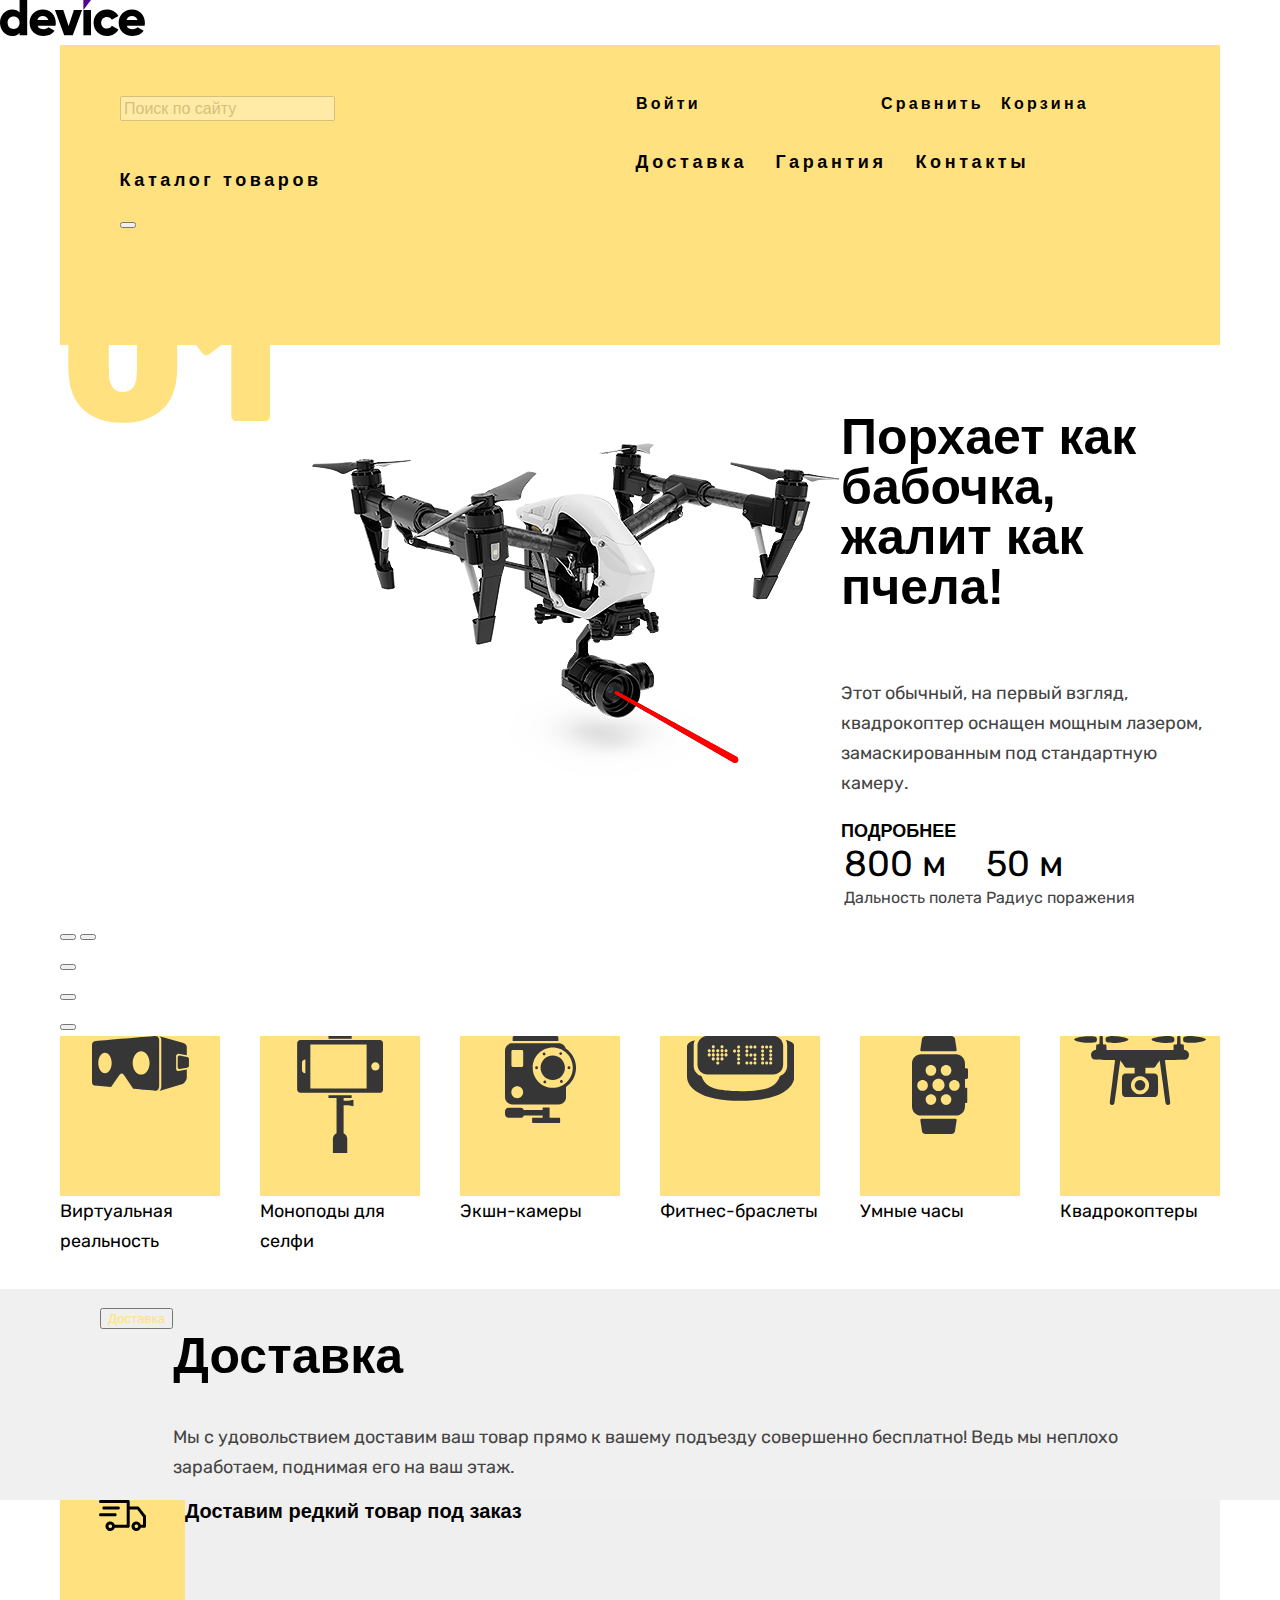
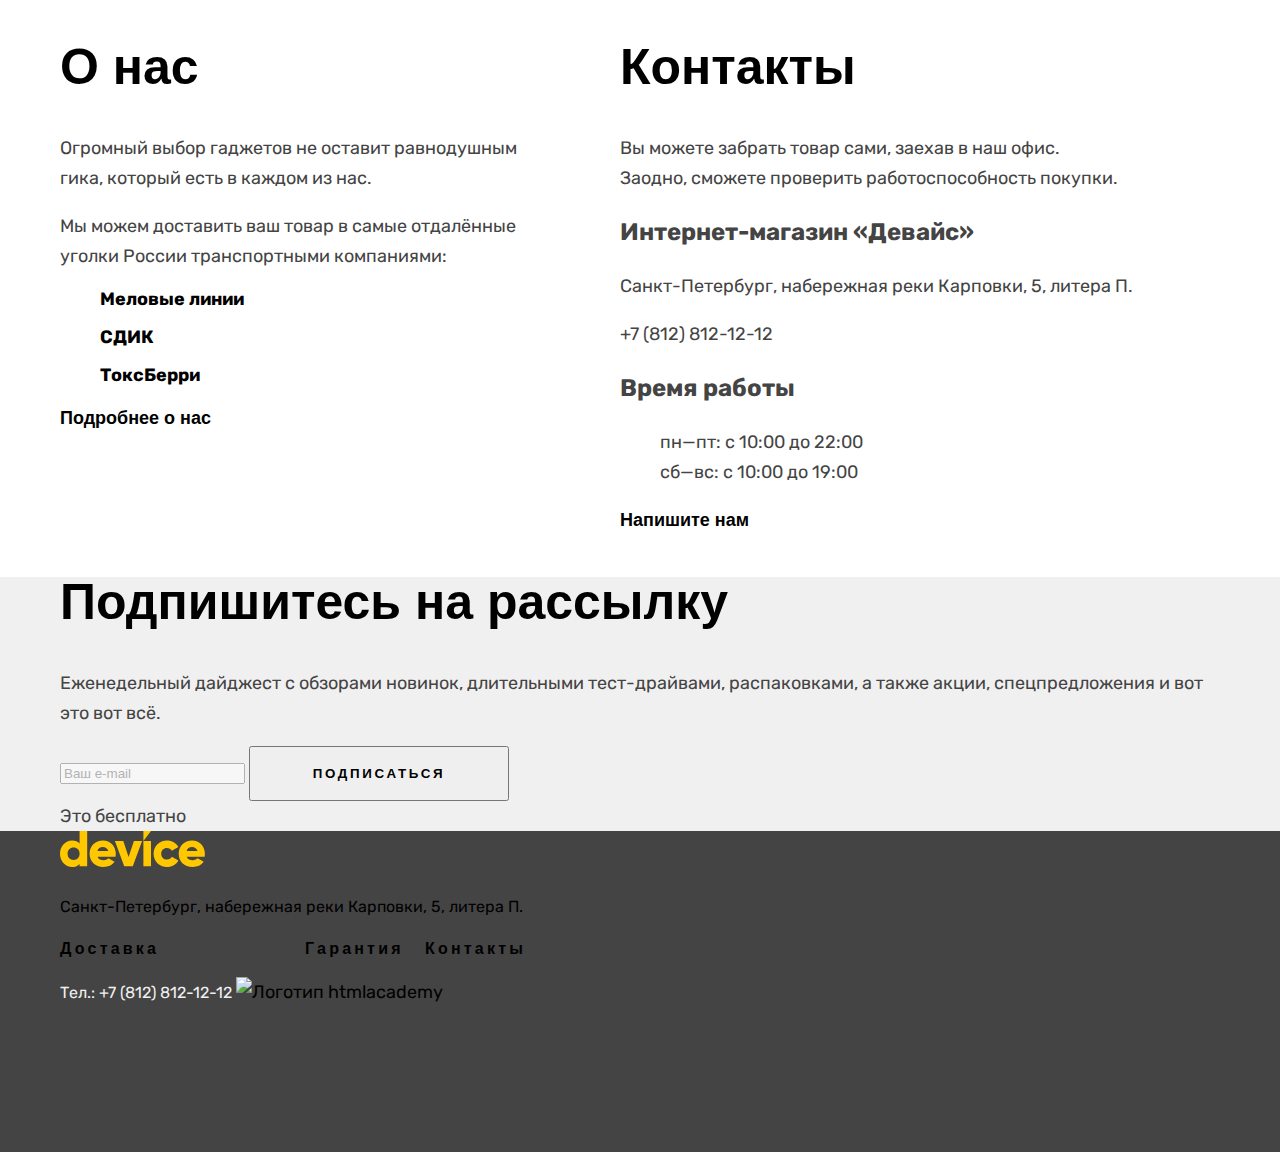
==== commit dc08a943: "flex" ====
--- a/index.html
+++ b/index.html
@@ -253,14 +253,14 @@
           </div>
         </div>
       </section>
+      <button class="delivery-title-button" type="button">
+        <span class="delivery-button-block-icon">
+          <img class="delivery-button-image" src="img/vector-delivery-car.svg" width="47" height="31" alt="Доставка">
+        </span>
+        <span class="delivery-button-text">Доставим редкий товар под заказ</span>
+        <span class="delivery-button-info"></span>
+      </button>
       <section class="delivery">
-        <button class="delivery-title-button" type="button">
-          <span class="delivery-button-block-icon">
-            <img class="delivery-button-image" src="img/vector-delivery-car.svg" width="47" height="31" alt="Доставка">
-          </span>
-          <span class="delivery-button-text">Доставим редкий товар под заказ</span>
-          <span class="delivery-button-info"></span>
-        </button>
         <div class="container-delivery">
           <div class="about-us">
             <h2 class="contacts-title">О нас</h2>
--- a/css/styles.css
+++ b/css/styles.css
@@ -69,20 +69,27 @@
   /* header */
 
 .page-header {
+  min-height: 323px;
+}
+
+.navigation {
+  display: flex;
+  flex-direction: column;
+  width: 1160px;
+  margin: 0 auto;
+  min-height: 300px;
   background-color: #FFE17F;
-}
-
-.navigation {
-  display: flex;
-  width: 1160px;
-  margin: 0 auto;
 }
 
 .navigation-container-first {
   width: 1075px;
+  display: grid;
+  grid-template-columns: 516px 535px;
+  margin: 48px 25px 29px 60px;
 }
 
 .navigation-container-second {
+  display: flex;
   width: 1041px;
   margin: 0 auto;
 }
@@ -98,9 +105,17 @@
   line-height: 19px;
   padding: 0;
   margin: 0;
+  display: grid;
+  grid-template-columns: 245px 120px 141px;
+}
+
+li.navigation-item {
+  text-transform: initial;
 }
 
 .navigation-site {
+  display: grid;
+  grid-template-columns: 516px 140px 140px 140px;
   font-family: "raleway", sans-serif;
   font-weight: 800;
   line-height: 21px;
@@ -108,10 +123,6 @@
 }
 
     /* main */
-
-.main-index {
-  flex-grow: 1;
-}
 
 .gallery-slider {
   width: 1160px;
@@ -130,6 +141,14 @@
   font-weight: 800;
   font-size: 180px;
   color: #FFE17F;
+}
+
+.galery-slider-box:nth-child(2) {
+  display: none;
+}
+
+.galery-slider-box:nth-child(3) {
+  display: none;
 }
 
 .gallery-title {
@@ -196,6 +215,7 @@
 }
 
 .container-services {
+  display: flex;
   width: 1160px;
   margin: 0 auto;
 }
@@ -211,6 +231,14 @@
   color: #FFE17F;
 }
 
+.services-item:nth-child(2){
+  display: none;
+}
+
+.services-item:nth-child(3){
+  display: none;
+}
+
 .services-title {
   font-family: "raleway", sans-serif;
   font-weight: 800;
@@ -222,18 +250,21 @@
   color: #444444;
 }
 
-/* delivery */
-
-.delivery {
-  width: 1160px;
-  margin: 0 auto;
-}
-
 .delivery-title-button {
+  display: flex;
   width: 1160px;
   height: 100px;
   padding: 0;
   border: none;
+  margin: 0 auto;
+}
+
+/* delivery */
+
+.delivery {
+  display: flex;
+  width: 1160px;
+  margin: 0 auto;
 }
 
 .delivery-button-block-icon {
@@ -381,8 +412,9 @@
 
     /* catalog */
 
-.main-inner {
-  background-color: #ffffff;
+.inner-header {
+  width: 1160px;
+  margin: 0 auto;
 }
 
 .inner-header-title {
@@ -405,26 +437,33 @@
   padding: 0;
 }
 
+.catalog-products {
+  display: flex;
+}
+
 .catalog-products-title {
   font-family: "raleway", sans-serif;
   font-weight: 800;
   font-size: 16px;
   line-height: 19px;
   letter-spacing: 0.2em;
- text-transform: uppercase;
-
+  text-transform: uppercase;
+  margin: 0;
+}
+
+.catalog-products-block-second {
+  flex-grow: 1;
 }
 
 .catalog-products-block {
   background-color: #E5E5E5;
-  width: 468px;
-  height: 1404px;
 }
 
 .catalog-products-title-header {
   height: 70px;
   text-align: center;
   background-color: #DCDCDC;
+  position: relative;
 }
 
 .catalog-filter-title {
@@ -452,11 +491,18 @@
 }
 
 .sorting-type {
+  height: 70px;
   background-color: #EBEBEB;
 }
 
 .select-control {
   line-height: 19px;
+}
+
+.product-list {
+  width: 760px;
+  display: flex;
+  flex-wrap: wrap;
 }
 
 .product-card-title {
@@ -471,9 +517,10 @@
 }
 
 .pagination-show-more-button {
-  font-family: "raleway", sans-serif;
-  font-weight: 800;
-  width: 760px;
+  display: inline;
+  font-family: "raleway", sans-serif;
+  font-weight: 800;
+  min-width: 760px;
   height: 55px;
   font-size: 16px;
   line-height: 19px;
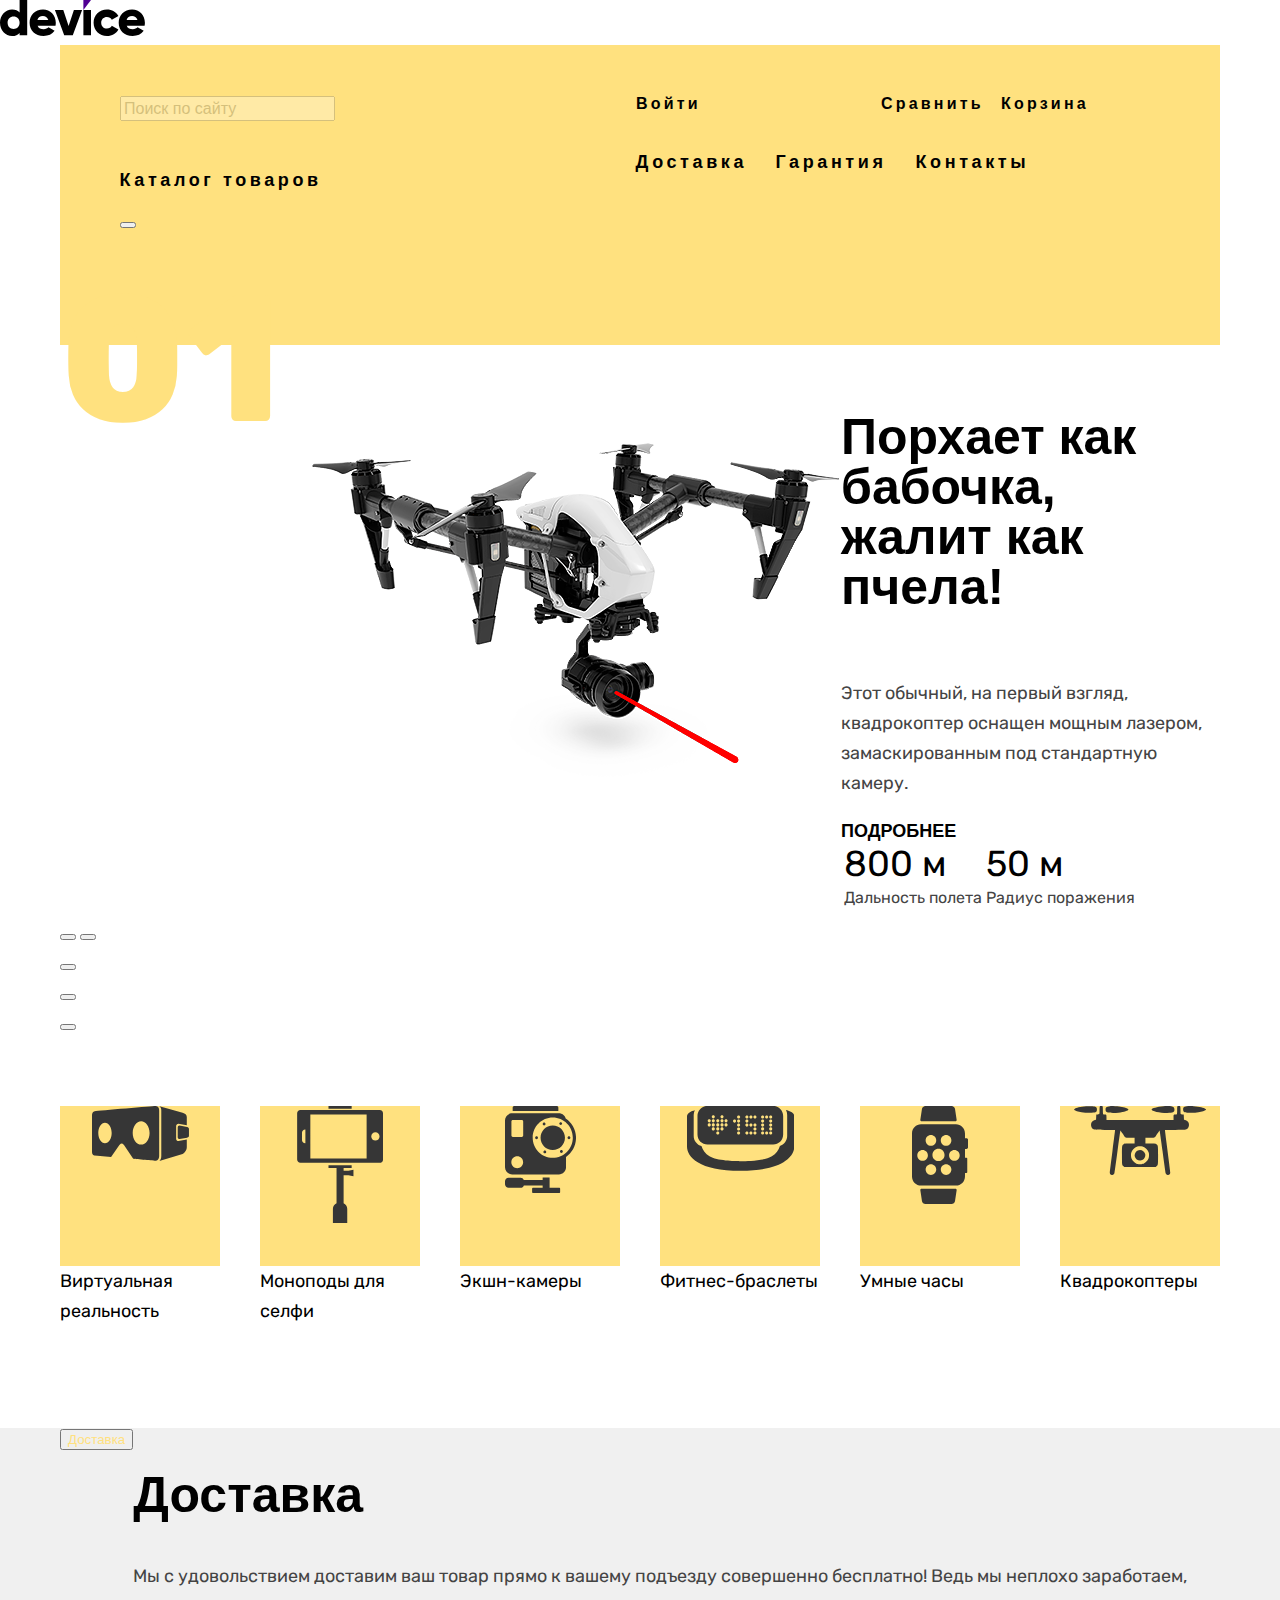
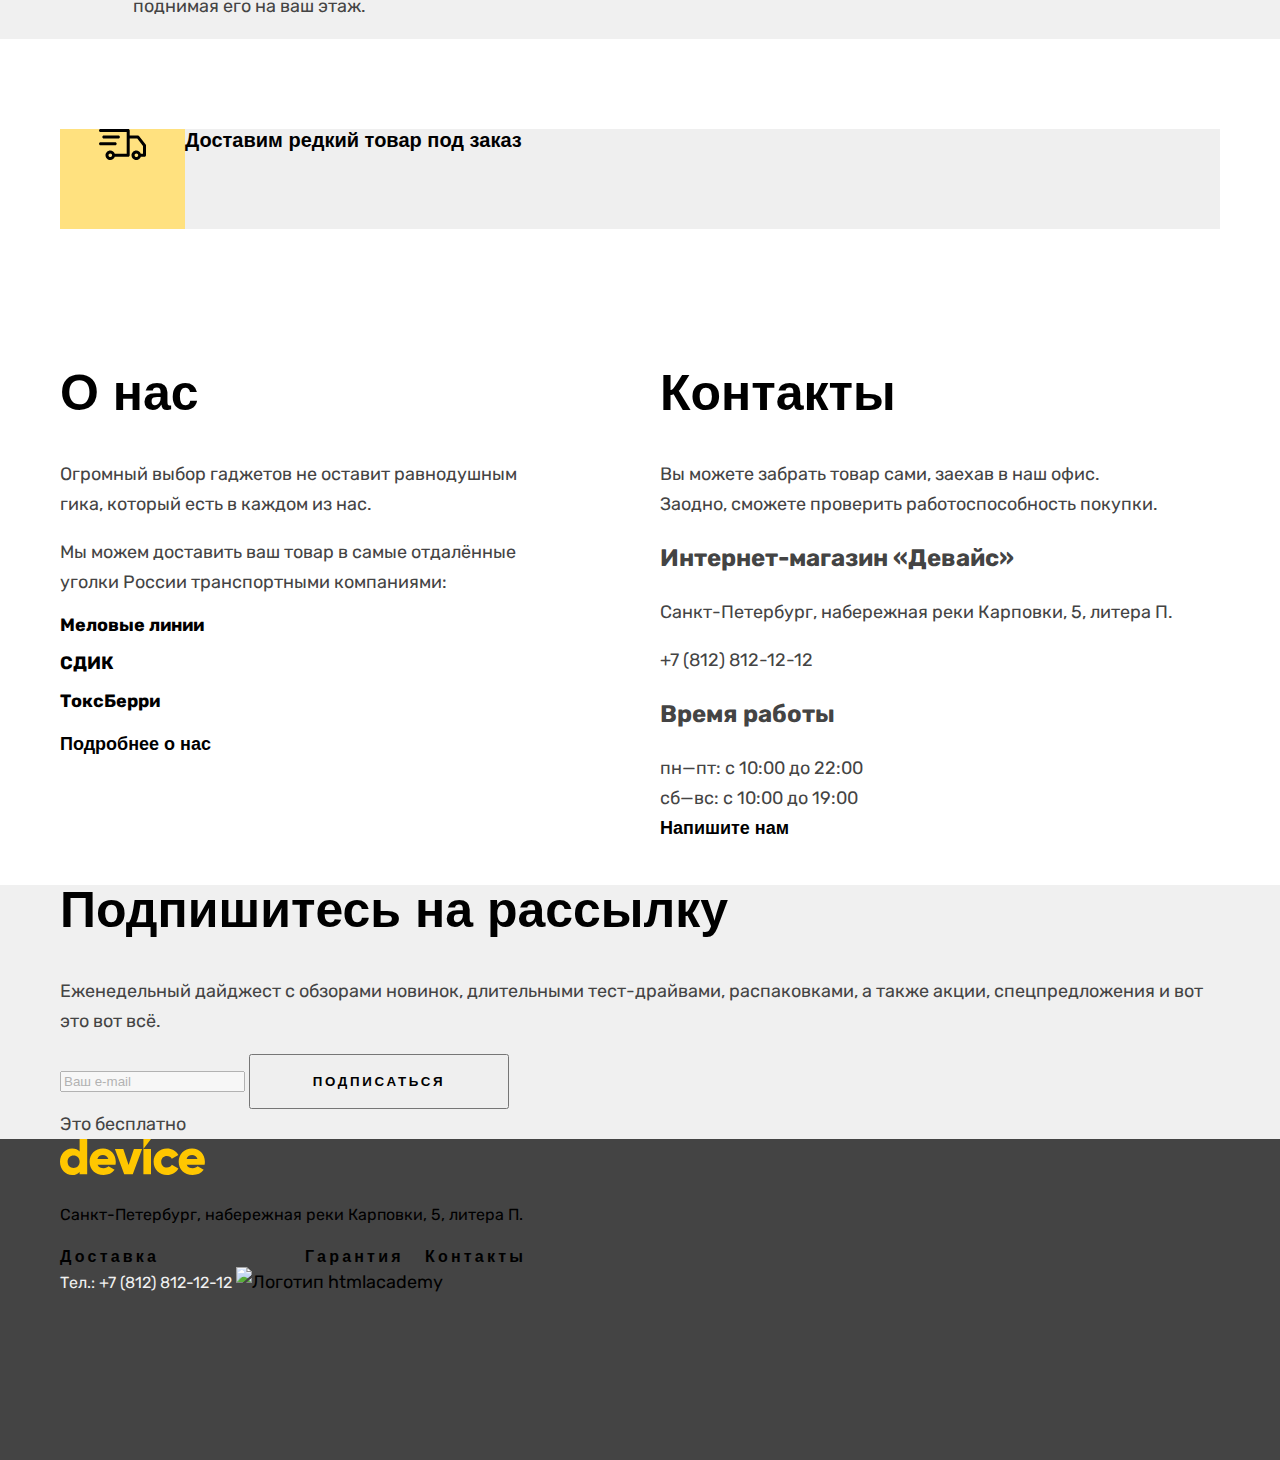
==== commit d1f1aa64: "flex_basic" ====
--- a/index.html
+++ b/index.html
@@ -10,7 +10,7 @@
       <a class="header-main-logo" href="index.html">
         <img class="logo-header" src="img/device-logo.svg" width="145" height="36" alt="Логотип Device">
       </a>
-      <nav class="navigation">
+      <nav class="navigation container">
         <div class="navigation-container-first">
           <form class="search" action="https://echo.htmlacademy.ru">
             <button class="visually-hidden search-btn" type="submit">Найти</button>
@@ -49,7 +49,7 @@
     </header>
     <main class="main-index">
       <h1 class="visually-hidden">Интернет-магазин «Девайс»</h1>
-      <section class="gallery-slider">
+      <section class="gallery-slider container">
         <div class="galery-slider-box">
           <div class="container-gallery-image">
             <img class="gallery-image" width="560" height="560" src="img/slider/dron.png" alt="Дрон">
@@ -166,7 +166,7 @@
           </li>
         </ol>
       </section>
-      <section class="products">
+      <section class="products container">
         <h2 class="visually-hidden">Категории товаров</h2>
         <ul class="product-categories-list">
           <li class="product-categories-item">
@@ -221,7 +221,7 @@
       </section>
       <section class="services">
         <h2 class="visually-hidden">Наши услуги</h2>
-        <div class="container-services">
+        <div class="container-services container">
           <ul class="services-list">
             <li class="services-item services-item-active">
               <button class="services-button" type="button">Доставка</button>
@@ -253,52 +253,50 @@
           </div>
         </div>
       </section>
-      <button class="delivery-title-button" type="button">
+      <button class="delivery-title-button container" type="button">
         <span class="delivery-button-block-icon">
           <img class="delivery-button-image" src="img/vector-delivery-car.svg" width="47" height="31" alt="Доставка">
         </span>
         <span class="delivery-button-text">Доставим редкий товар под заказ</span>
         <span class="delivery-button-info"></span>
       </button>
-      <section class="delivery">
-        <div class="container-delivery">
-          <div class="about-us">
-            <h2 class="contacts-title">О нас</h2>
-            <p class="about-us-description">Огромный выбор гаджетов не оставит равнодушным<br> гика, который есть в каждом из нас.</p>
-            <p class="about-us-description">Мы можем доставить ваш товар в самые отдалённые<br> уголки России транспортными компаниями:</p>
-            <ul class="company-list">
-              <li class="company-item">
-                <p>Меловые линии</p>
-              </li>
-              <li class="company-item">
-                <p>СДИК</p>
-              </li>
-              <li class="company-item">
-                <p>ТоксБерри</p>
-              </li>
-            </ul>
-            <a class="delivery-button button-about-us" href="#">Подробнее о нас</a>
-          </div>
-          <div class="contacts">
-            <h2 class="contacts-title">Контакты</h2>
-            <p class="about-us-description">Вы можете забрать товар сами, заехав в наш офис.<br>
-              Заодно, сможете проверить работоспособность покупки.</p>
-            <h3 class="contacts-subtitle">Интернет-магазин «Девайс»</h3>
-            <address class="contacts-address">
-              <p class="contacts-address-text">Санкт-Петербург, набережная реки Карповки, 5, литера П.</p>
-              <a class="contacts-phone contacts-phone-contacts" href="tel:88128121212">+7 (812) 812-12-12</a>
-            </address>
-            <h3 class="contacts-subtitle">Время работы</h3>
-            <ul class="contacts-schedule">
-              <li class="contacts-schedule-item">пн—пт: с 10:00 до 22:00</li>
-              <li class="contacts-schedule-item">сб—вс: с 10:00 до 19:00</li>
-            </ul>
-            <a class="delivery-button button-contacts" href="#">Напишите нам</a>
-          </div>
+      <section class="info-section container">
+        <div class="about-us">
+          <h2 class="contacts-title">О нас</h2>
+          <p class="about-us-description">Огромный выбор гаджетов не оставит равнодушным<br> гика, который есть в каждом из нас.</p>
+          <p class="about-us-description">Мы можем доставить ваш товар в самые отдалённые<br> уголки России транспортными компаниями:</p>
+          <ul class="company-list">
+            <li class="company-item">
+              <p>Меловые линии</p>
+            </li>
+            <li class="company-item">
+              <p>СДИК</p>
+            </li>
+            <li class="company-item">
+              <p>ТоксБерри</p>
+            </li>
+          </ul>
+          <a class="info-button button-about-us" href="#">Подробнее о нас</a>
+        </div>
+        <div class="contacts">
+          <h2 class="contacts-title">Контакты</h2>
+          <p class="about-us-description">Вы можете забрать товар сами, заехав в наш офис.<br>
+            Заодно, сможете проверить работоспособность покупки.</p>
+          <h3 class="contacts-subtitle">Интернет-магазин «Девайс»</h3>
+          <address class="contacts-address">
+            <p class="contacts-address-text">Санкт-Петербург, набережная реки Карповки, 5, литера П.</p>
+            <a class="contacts-phone contacts-phone-contacts" href="tel:88128121212">+7 (812) 812-12-12</a>
+          </address>
+          <h3 class="contacts-subtitle">Время работы</h3>
+          <ul class="contacts-schedule">
+            <li class="contacts-schedule-item">пн—пт: с 10:00 до 22:00</li>
+            <li class="contacts-schedule-item">сб—вс: с 10:00 до 19:00</li>
+          </ul>
+          <a class="info-button button-contacts" href="#">Напишите нам</a>
         </div>
       </section>
       <section class="subscription">
-        <div class="container-subscription">
+        <div class="container">
           <h2 class="subscription-title">Подпишитесь на рассылку</h2>
           <p class="subscription-description">Еженедельный дайджест с обзорами новинок,
             длительными тест-драйвами, распаковками, а также акции, спецпредложения и вот это вот всё.</p>
@@ -314,7 +312,7 @@
       </section>
     </main>
     <footer class="page-footer">
-      <div class="container-footer">
+      <div class="container">
         <a class="footer-main-logo" href="#">
           <img class="logo" src="img/device-logo-footer.svg" width="145" height="36" alt="Логотип Device">
         </a>
--- a/css/styles.css
+++ b/css/styles.css
@@ -66,6 +66,16 @@
   list-style: none;
 }
 
+ul {
+  padding: 0;
+  margin: 0;
+}
+
+.container {
+  width: 1160px;
+  margin: 0 auto;
+}
+
   /* header */
 
 .page-header {
@@ -75,8 +85,6 @@
 .navigation {
   display: flex;
   flex-direction: column;
-  width: 1160px;
-  margin: 0 auto;
   min-height: 300px;
   background-color: #FFE17F;
 }
@@ -125,8 +133,7 @@
     /* main */
 
 .gallery-slider {
-  width: 1160px;
-  margin: 0 auto;
+  margin-bottom: 70px;
   counter-reset: section;
 }
 
@@ -203,8 +210,7 @@
 }
 
 .products {
-  width: 1160px;
-  margin: 0 auto;
+  margin-bottom: 69px;
 }
 
 
@@ -212,12 +218,11 @@
 
 .services {
   background-color: #F0F0F0;
+  margin-bottom: 90px;
 }
 
 .container-services {
   display: flex;
-  width: 1160px;
-  margin: 0 auto;
 }
 
 .services-list {
@@ -252,20 +257,13 @@
 
 .delivery-title-button {
   display: flex;
-  width: 1160px;
   height: 100px;
   padding: 0;
   border: none;
-  margin: 0 auto;
+  margin-bottom: 97px;
 }
 
 /* delivery */
-
-.delivery {
-  display: flex;
-  width: 1160px;
-  margin: 0 auto;
-}
 
 .delivery-button-block-icon {
   display: block;
@@ -282,7 +280,7 @@
   display: inline;
 }
 
-.container-delivery {
+.info-section {
   display: flex;
   justify-content: space-between;
 }
@@ -307,7 +305,7 @@
   line-height: 20px;
 }
 
-.delivery-button {
+.info-button {
   font-family: "raleway", sans-serif;
   font-weight: 800;
   line-height: 21px;
@@ -344,11 +342,6 @@
   background-color: #F0F0F0;
 }
 
-.container-subscription {
-  width: 1160px;
-  margin: 0 auto;
-}
-
 .subscription-title {
   font-family: "raleway", sans-serif;
   font-weight: 800;
@@ -386,11 +379,6 @@
   background-color: #444444;
 }
 
-.container-footer {
-  width: 1160px;
-  margin: 0 auto;
-}
-
 .footer-address {
   font-size: 16px;
   font-style: inherit;
@@ -409,12 +397,18 @@
   font-size: 16px;
 }
 
-
     /* catalog */
 
-.inner-header {
-  width: 1160px;
-  margin: 0 auto;
+.navigation-catalog {
+  margin-bottom: 37px;
+}
+
+.inner-header-title {
+  margin: 0;
+}
+
+.breadcrumbs {
+  margin-bottom: 49px;
 }
 
 .inner-header-title {
@@ -449,10 +443,6 @@
   letter-spacing: 0.2em;
   text-transform: uppercase;
   margin: 0;
-}
-
-.catalog-products-block-second {
-  flex-grow: 1;
 }
 
 .catalog-products-block {
@@ -466,6 +456,10 @@
   position: relative;
 }
 
+.catalog-filter {
+  width: 269px;
+}
+
 .catalog-filter-title {
   font-weight: 700;
   line-height: 20px;
@@ -490,7 +484,14 @@
   text-transform: uppercase;
 }
 
+.container-catalog-products-second {
+  display: flex;
+  flex-direction: column;
+  align-items: flex-end
+}
+
 .sorting-type {
+  width: 760px;
   height: 70px;
   background-color: #EBEBEB;
 }
@@ -500,7 +501,6 @@
 }
 
 .product-list {
-  width: 760px;
   display: flex;
   flex-wrap: wrap;
 }
@@ -536,6 +536,16 @@
   background-color: #EBEBEB;
 }
 
+.pagination-block {
+  display: flex;
+  justify-content: space-around;
+  margin-bottom: 77px;
+}
+
+.pagination {
+  display: flex;
+}
+
 .pagination-link {
   font-family: "raleway", sans-serif;
   font-weight: 800;
